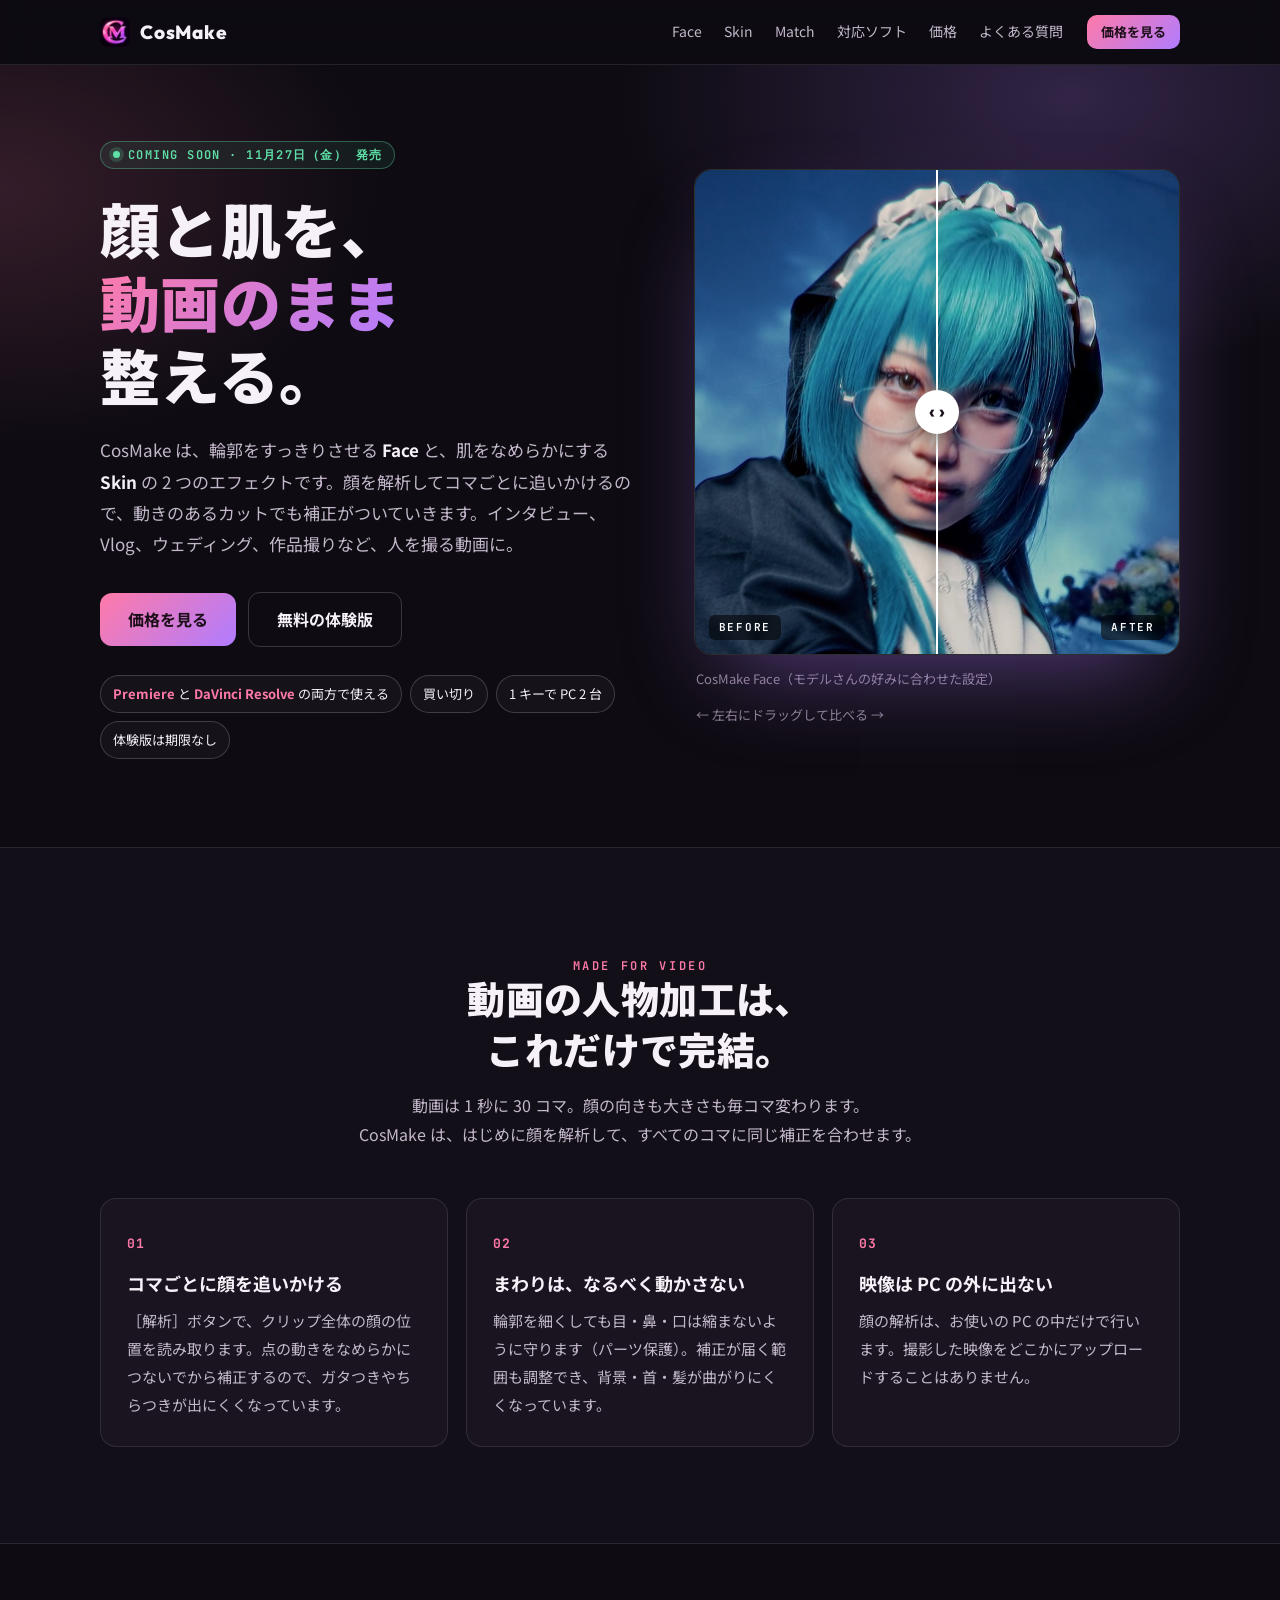
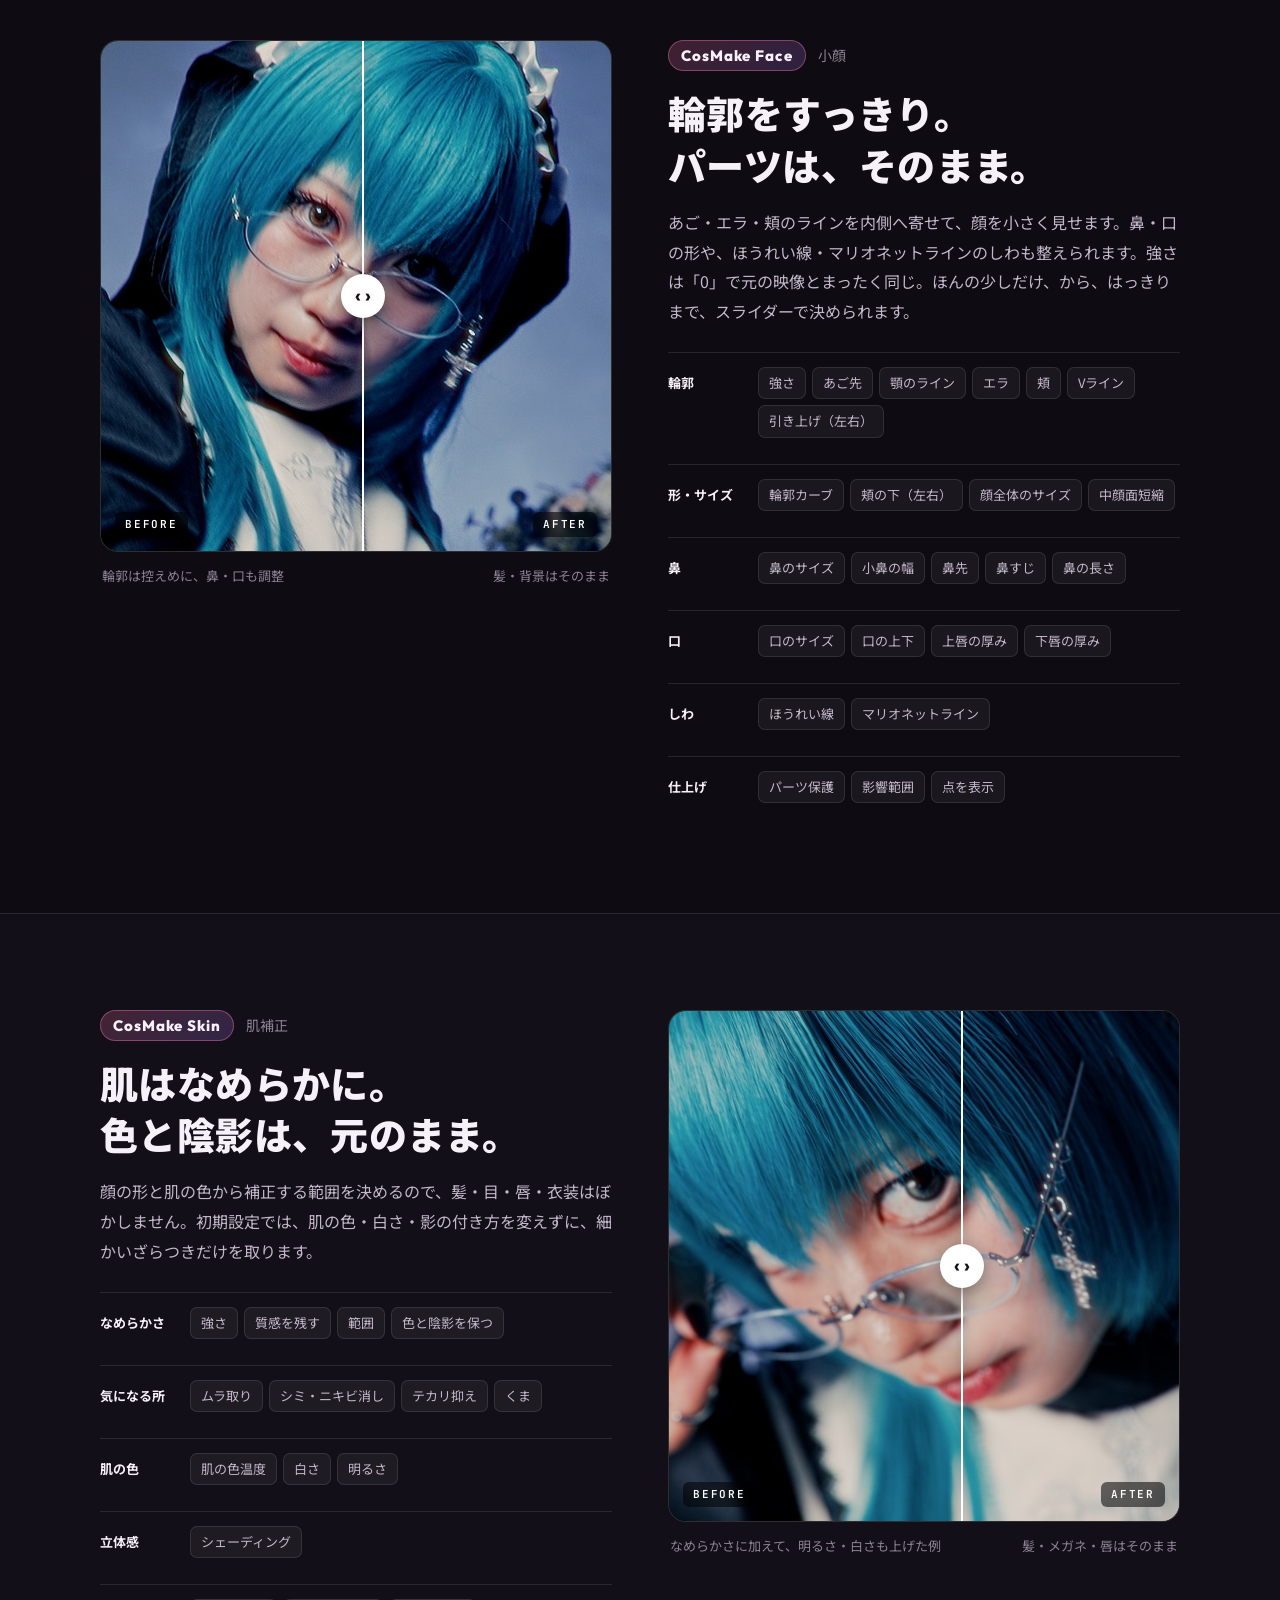
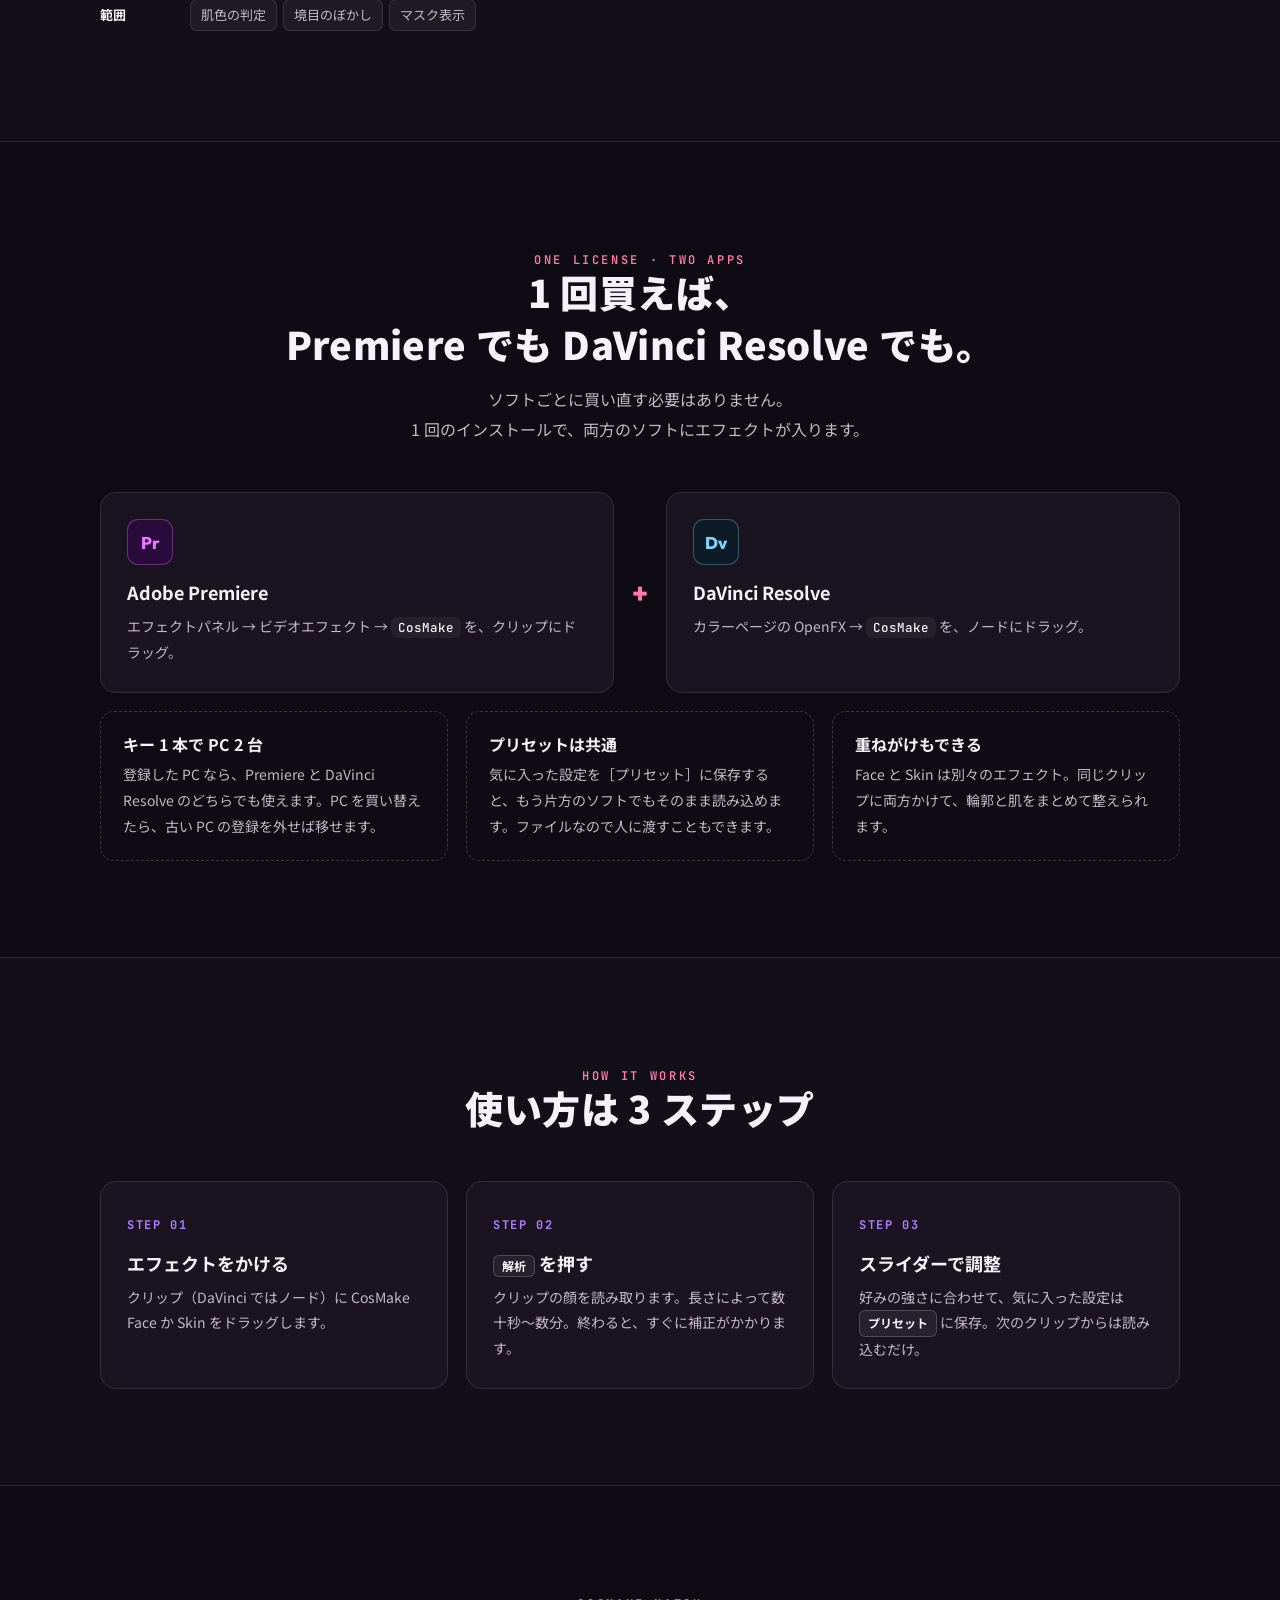
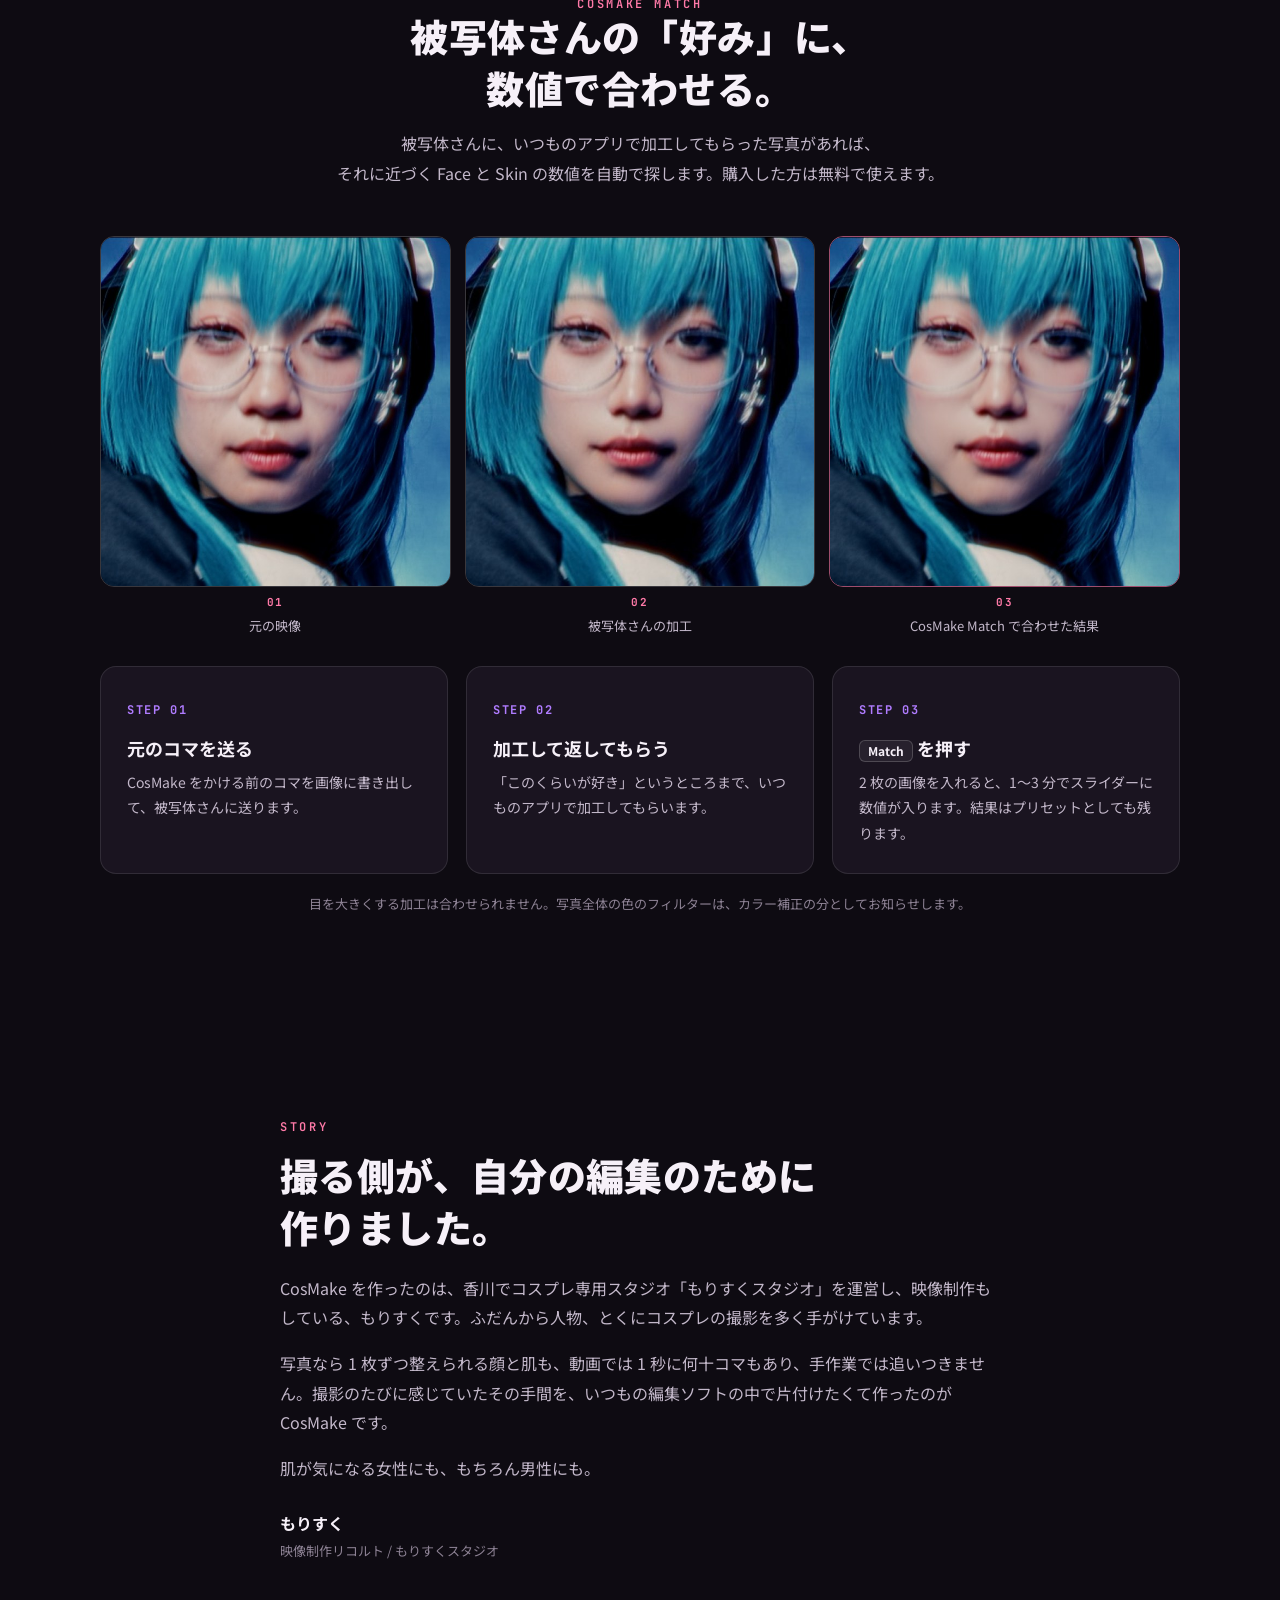
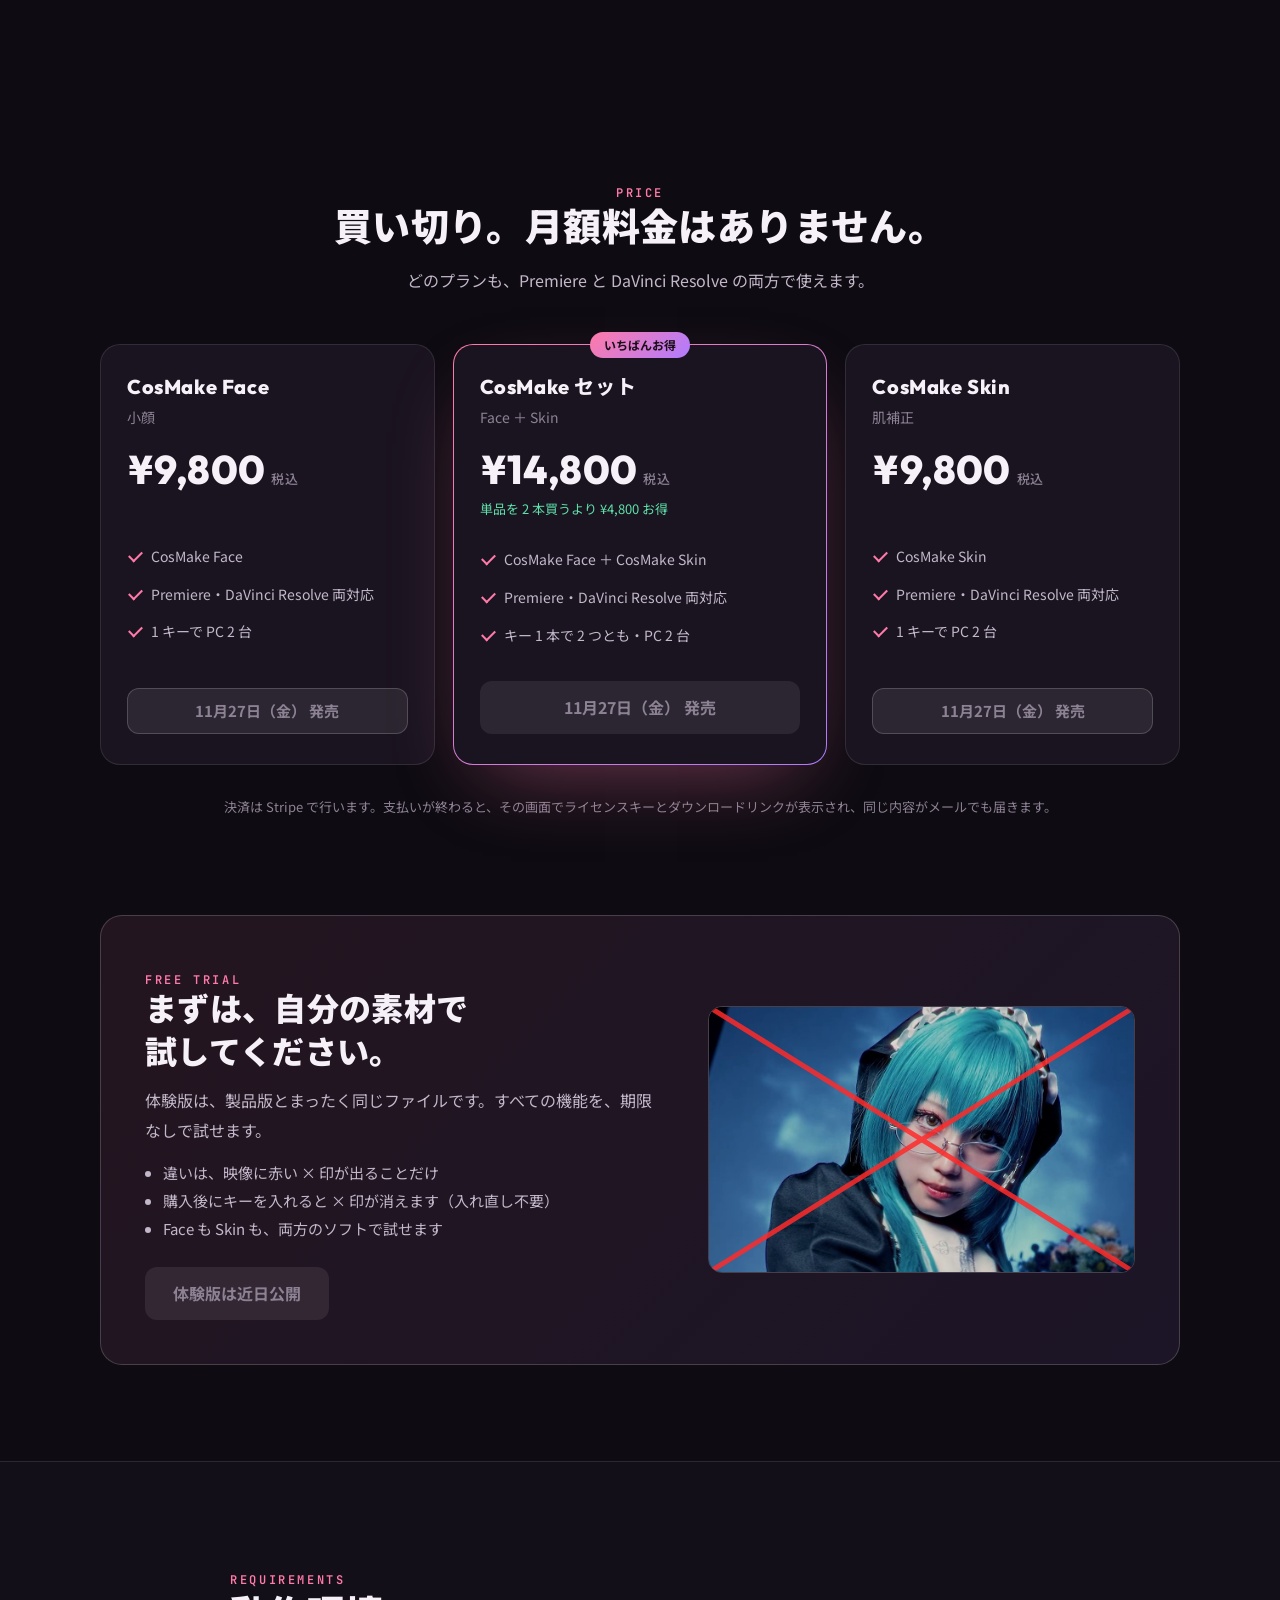
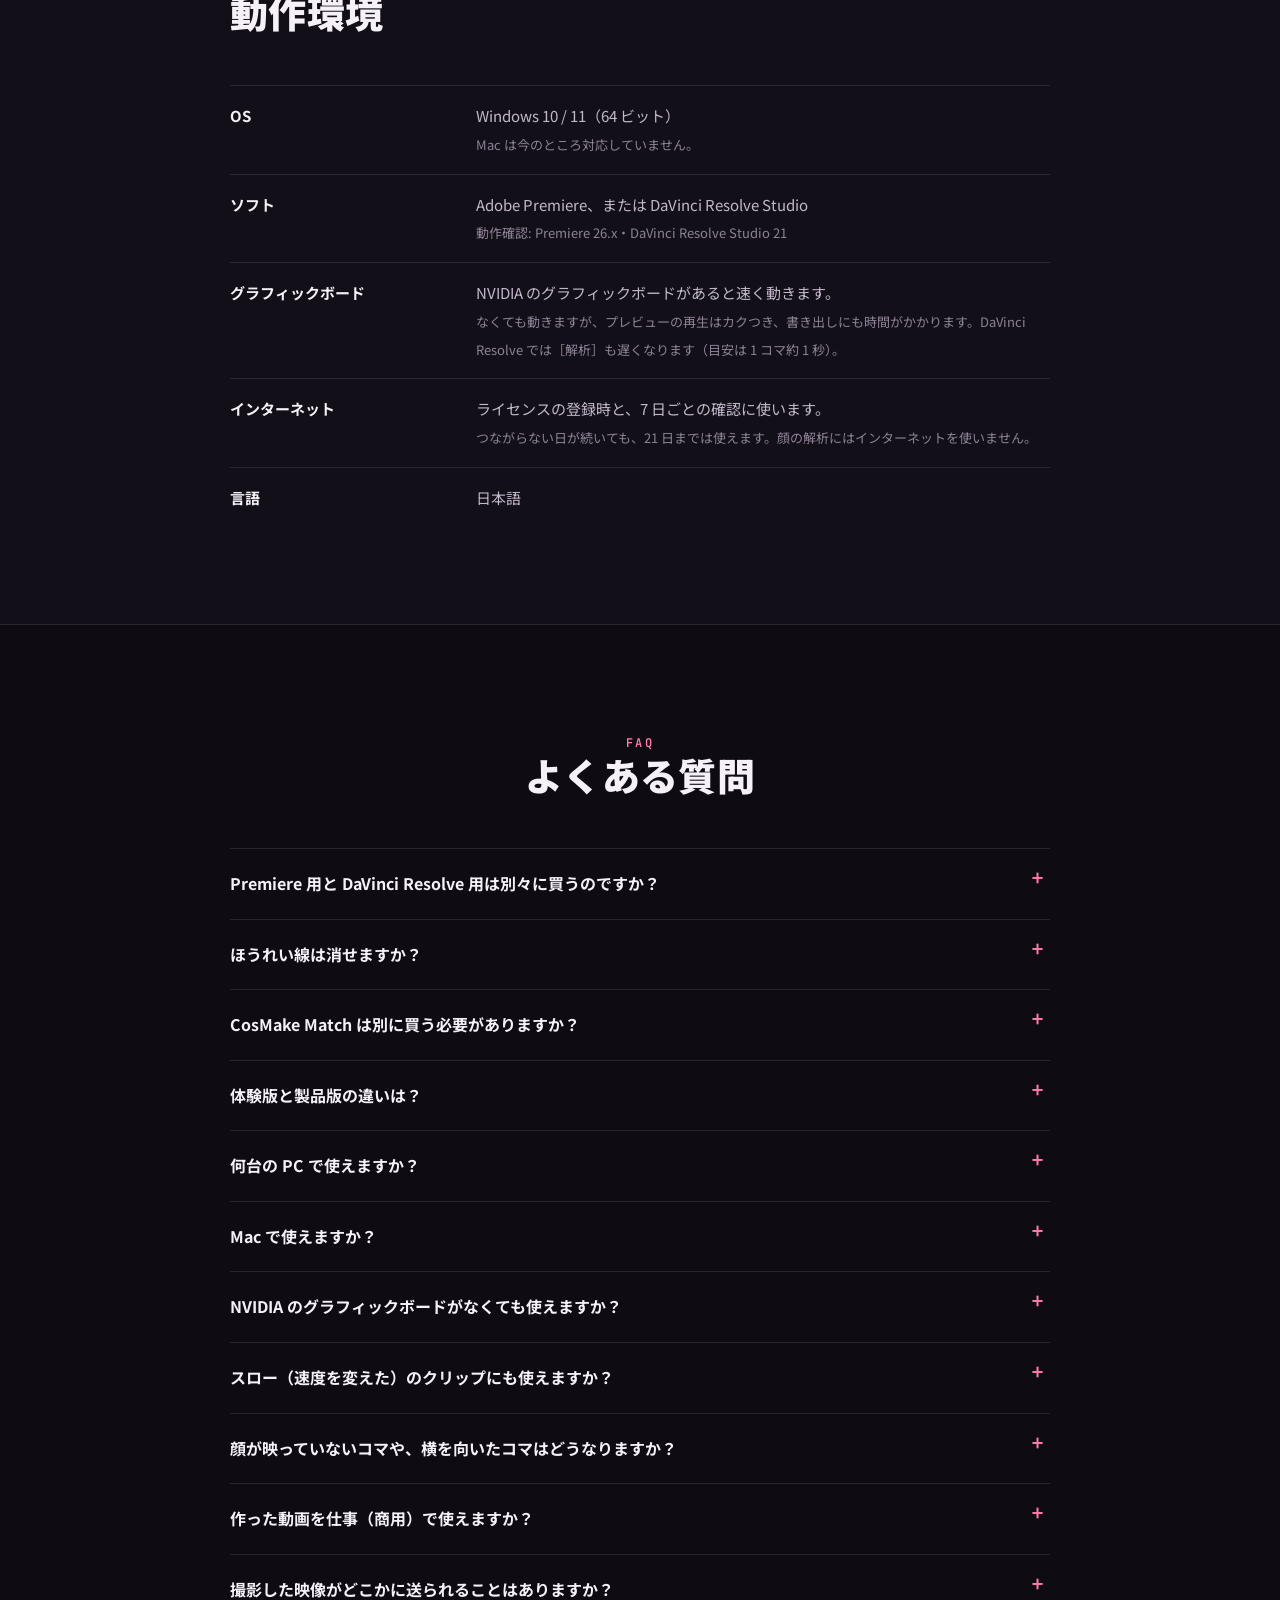
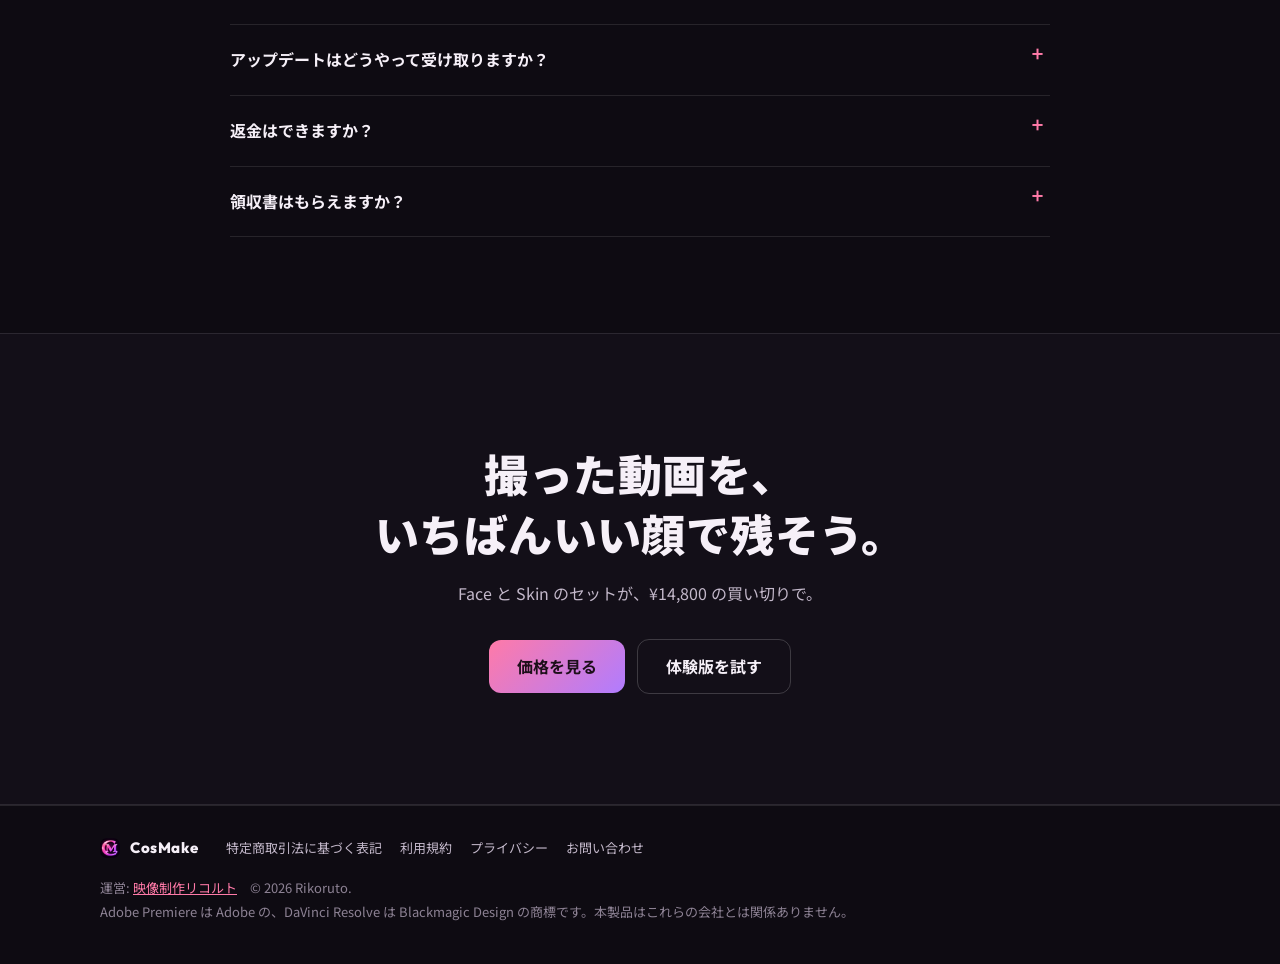
==== cosmake/index.html @ 14309393 "CosMake: LP を公開（発売前の予告表示）と購入後ページの更新 - cosmake/index.html・legal.html と比較の画像・動画を追加（購入ボタンは発売まで「近日発売」、no" ====
<!doctype html>
<html lang="ja">
<head>
<meta charset="utf-8">
<meta name="viewport" content="width=device-width,initial-scale=1">
<!-- 発売するまで検索に出さない。発売時にこの 1 行を消す -->
<meta name="robots" content="noindex,nofollow">
<link rel="icon" href="assets/icon/favicon.ico" sizes="any">
<link rel="icon" type="image/png" href="assets/icon/cosmake-icon-192.png">
<link rel="apple-touch-icon" href="assets/icon/apple-touch-icon.png">
<title>CosMake — 動画の小顔・肌補正エフェクト（Premiere・DaVinci Resolve）</title>
<meta name="description" content="人を撮った動画の顔と肌を、動画のまま整える Premiere・DaVinci Resolve 用エフェクト。輪郭を細くする CosMake Face と、肌をなめらかにする CosMake Skin。1 回の購入で両方のソフトに使えて、買い切り。">
<meta property="og:title" content="CosMake — 動画の小顔・肌補正エフェクト">
<meta property="og:description" content="顔を解析してコマごとに追いかける、Premiere・DaVinci Resolve 用の小顔・肌補正エフェクト。">
<meta property="og:type" content="website">
<meta property="og:url" content="https://rikoruto.jp/cosmake/">
<link rel="canonical" href="https://rikoruto.jp/cosmake/">
<link rel="preconnect" href="https://fonts.googleapis.com">
<link rel="preconnect" href="https://fonts.gstatic.com" crossorigin>
<link rel="stylesheet" href="https://fonts.googleapis.com/css2?family=Noto+Sans+JP:wght@400;500;700;900&family=Outfit:wght@500;700;800&family=JetBrains+Mono:wght@500;600&display=swap">
<script src="assets/config.js"></script>
<style>
:root{
  color-scheme:dark;
  --bg:#0e0b12;--bg2:#130f18;--panel:#1a1420;--line:rgba(255,255,255,.10);--line2:rgba(255,255,255,.18);
  --ink:#f6f0f8;--sub:#c3b8ca;--muted:#8d8294;
  --accent:#ff7aa8;--accent2:#b07cff;--ok:#5fe0a8;
  --grad:linear-gradient(135deg,var(--accent),var(--accent2));
  --mono:"JetBrains Mono",ui-monospace,Consolas,monospace;
  --disp:"Outfit","Noto Sans JP",sans-serif;
}
*{box-sizing:border-box}
html{scroll-behavior:smooth}
html,body{margin:0}
body{background:var(--bg);color:var(--sub);font:16px/1.85 "Noto Sans JP",system-ui,sans-serif;-webkit-font-smoothing:antialiased;overflow-x:hidden}
img{max-width:100%;display:block}
a{color:var(--accent)}
.wrap{max-width:1120px;margin:0 auto;padding:0 20px}
section{padding:96px 0}
section.alt{background:var(--bg2);border-top:1px solid var(--line);border-bottom:1px solid var(--line)}
.eyebrow{font:600 12px/1 var(--mono);letter-spacing:.22em;color:var(--accent);margin:0 0 14px;text-transform:uppercase}
h1,h2,h3{color:var(--ink);margin:0}
h2{font-size:clamp(26px,3.6vw,38px);line-height:1.35;font-weight:900;letter-spacing:.01em}
h3{font-size:18px;line-height:1.5}
.sec-head{max-width:720px;margin:0 0 48px}
.sec-head.center{margin-left:auto;margin-right:auto;text-align:center}
.sec-head p{margin:16px 0 0}
[hidden]{display:none!important}
.nb{display:inline-block}

/* buttons */
.btn{display:inline-flex;align-items:center;justify-content:center;gap:8px;border:0;border-radius:12px;padding:13px 22px;font:700 15px/1.2 "Noto Sans JP",sans-serif;cursor:pointer;text-decoration:none;color:#1d0f1a;background:var(--grad);transition:transform .15s,box-shadow .15s;white-space:nowrap}
.btn:hover{transform:translateY(-1px);box-shadow:0 10px 30px -10px rgba(255,122,168,.6)}
.btn.ghost{background:transparent;color:var(--ink);border:1px solid var(--line2)}
.btn.ghost:hover{box-shadow:none;border-color:rgba(255,255,255,.35)}
.btn.lg{padding:17px 28px;font-size:16px}
.btn.sm{padding:9px 14px;font-size:13px;border-radius:10px}
.btn[aria-disabled="true"]{background:rgba(255,255,255,.08);color:var(--muted);cursor:default;box-shadow:none;transform:none}

/* nav */
.nav{position:sticky;top:0;z-index:20;background:rgba(14,11,18,.78);backdrop-filter:blur(14px);-webkit-backdrop-filter:blur(14px);border-bottom:1px solid var(--line)}
.nav .wrap{display:flex;align-items:center;gap:24px;height:64px}
.brand{display:flex;align-items:center;gap:10px;color:var(--ink);text-decoration:none;font:800 19px/1 var(--disp);letter-spacing:.04em}
.brand i{width:30px;height:30px;border-radius:7px;background:url(assets/icon/cosmake-icon-64.png) center/cover no-repeat;display:inline-block;flex:none}
.nav-links{display:flex;gap:22px;margin-left:auto}
.nav-links a{color:var(--sub);text-decoration:none;font-size:14px}
.nav-links a:hover{color:var(--ink)}
@media (max-width:820px){.nav-links{display:none}.nav .btn{margin-left:auto}}

/* hero */
.hero{padding:72px 0 88px;position:relative;overflow:hidden}
.hero::before{content:"";position:absolute;inset:-20% -10% auto;height:120%;background:radial-gradient(700px 420px at 78% 20%,rgba(176,124,255,.22),transparent 65%),radial-gradient(600px 400px at 8% 30%,rgba(255,122,168,.16),transparent 65%);pointer-events:none}
.hero .wrap{display:grid;grid-template-columns:1.05fr .95fr;gap:56px;align-items:center;position:relative}
@media (max-width:900px){.hero .wrap{grid-template-columns:1fr;gap:40px}}
.hero h1{font-size:clamp(34px,5.4vw,60px);line-height:1.22;font-weight:900;letter-spacing:.005em}
.hero h1 em{font-style:normal;background:var(--grad);-webkit-background-clip:text;background-clip:text;color:transparent}
.lede{font-size:17px;margin:24px 0 32px;max-width:34em}
.hero-cta{display:flex;gap:12px;flex-wrap:wrap;align-items:center}
.chips{display:flex;flex-wrap:wrap;gap:8px;margin-top:28px}
.chips span{font-size:13px;color:var(--ink);padding:6px 12px;border-radius:999px;border:1px solid var(--line2);background:rgba(255,255,255,.03)}
.chips span b{color:var(--accent);font-weight:700}
.soon{display:inline-flex;align-items:center;gap:8px;font:600 12px/1 var(--mono);letter-spacing:.12em;color:var(--ok);border:1px solid rgba(95,224,168,.35);background:rgba(95,224,168,.08);padding:7px 12px;border-radius:999px;margin-bottom:22px}
.soon i{width:7px;height:7px;border-radius:50%;background:var(--ok);box-shadow:0 0 0 4px rgba(95,224,168,.18)}

/* before / after */
.ba{position:relative;overflow:hidden;border-radius:18px;border:1px solid var(--line2);background:#000;user-select:none;-webkit-user-select:none;touch-action:pan-y;cursor:ew-resize;--pos:50%}
.ba img{position:absolute;inset:0;width:100%;height:100%;object-fit:cover;pointer-events:none}
.ba img.after{clip-path:inset(0 0 0 var(--pos))}
.ba .bar{position:absolute;top:0;bottom:0;left:var(--pos);width:2px;margin-left:-1px;background:#fff;box-shadow:0 0 12px rgba(0,0,0,.5);pointer-events:none}
.ba .knob{position:absolute;top:50%;left:var(--pos);width:44px;height:44px;margin:-22px 0 0 -22px;border-radius:50%;background:#fff;box-shadow:0 6px 20px rgba(0,0,0,.45);display:grid;place-items:center;pointer-events:none}
.ba .knob::before{content:"‹ ›";color:#1d0f1a;font:700 20px/1 var(--disp);margin-top:-2px}
.ba .tag{position:absolute;bottom:14px;font:600 11px/1 var(--mono);letter-spacing:.16em;color:#fff;background:rgba(0,0,0,.55);padding:7px 10px;border-radius:6px;pointer-events:none;backdrop-filter:blur(4px)}
.ba .tag.l{left:14px}.ba .tag.r{right:14px}
.ba canvas.vid{position:absolute;inset:0;width:100%;height:100%;opacity:0;transition:opacity .4s;pointer-events:none}
.ba canvas.vid.on{opacity:1}
.ba video.src{position:absolute;left:0;top:0;width:2px;height:2px;opacity:0;pointer-events:none}
.ba input{position:absolute;inset:0;width:100%;height:100%;opacity:0;margin:0;cursor:ew-resize}
.ba:focus-within{outline:2px solid var(--accent);outline-offset:3px}
.cap{font-size:13px;color:var(--muted);margin:12px 2px 0;display:flex;justify-content:space-between;gap:12px;flex-wrap:wrap}
.hero .ba{aspect-ratio:1/1;box-shadow:0 40px 90px -30px rgba(176,124,255,.45)}

/* points */
.points{display:grid;grid-template-columns:repeat(3,1fr);gap:18px}
@media (max-width:860px){.points{grid-template-columns:1fr}}
.point{background:var(--panel);border:1px solid var(--line);border-radius:16px;padding:28px 26px}
.point .n{font:700 13px/1 var(--mono);color:var(--accent);letter-spacing:.1em}
.point h3{margin:14px 0 10px}
.point p{margin:0;font-size:15px}

/* product */
.product{display:grid;grid-template-columns:1fr 1fr;gap:56px;align-items:start}
.product.rev .media{order:2}
@media (max-width:900px){.product{grid-template-columns:1fr;gap:36px}.product.rev .media{order:0}}
.pname{display:flex;align-items:baseline;gap:12px;flex-wrap:wrap;margin-bottom:6px}
.pname b{font:800 15px/1 var(--disp);letter-spacing:.06em;padding:7px 12px;border-radius:999px;background:linear-gradient(135deg,rgba(255,122,168,.2),rgba(176,124,255,.2));border:1px solid rgba(255,122,168,.4);color:var(--ink)}
.pname span{font-size:14px;color:var(--muted)}
.product h2{margin:16px 0 18px}
.groups{display:grid;gap:12px;margin:26px 0 0}
.group{display:grid;grid-template-columns:76px 1fr;gap:14px;align-items:baseline;padding:14px 0;border-top:1px solid var(--line)}
.group dt{font-size:13px;font-weight:700;color:var(--ink)}
.group dd{margin:0;display:flex;flex-wrap:wrap;gap:6px}
.group dd span{font-size:13px;padding:3px 10px;border-radius:7px;background:rgba(255,255,255,.05);border:1px solid var(--line);color:var(--sub)}
.media .two{display:grid;grid-template-columns:1fr 1fr;gap:12px;margin-top:12px}
.media .ba.face{aspect-ratio:1/1}
.media .ba.skin{aspect-ratio:1/1}
.media .ba.zoom{aspect-ratio:600/550}
.note{font-size:13px;color:var(--muted)}

/* both apps */
.apps{display:grid;grid-template-columns:1fr auto 1fr;gap:18px;align-items:stretch}
@media (max-width:820px){.apps{grid-template-columns:1fr}.apps .plus{justify-self:center}}
.app{background:var(--panel);border:1px solid var(--line);border-radius:16px;padding:26px}
.app .logo{display:inline-grid;place-items:center;width:46px;height:46px;border-radius:11px;font:800 17px/1 var(--disp);margin-bottom:14px}
.app.pr .logo{background:#2a0a3a;color:#ea77ff;border:1px solid #ea77ff55}
.app.dv .logo{background:#0d1b26;color:#7fd3ff;border:1px solid #7fd3ff55}
.app p{margin:8px 0 0;font-size:14px}
.app code{font:500 12.5px/1.7 var(--mono);color:var(--ink);background:rgba(255,255,255,.05);padding:2px 7px;border-radius:6px}
.plus{display:grid;place-items:center;font:800 28px/1 var(--disp);color:var(--accent)}
.shared{display:grid;grid-template-columns:repeat(3,1fr);gap:18px;margin-top:18px}
@media (max-width:820px){.shared{grid-template-columns:1fr}}
.shared div{border:1px dashed var(--line2);border-radius:14px;padding:20px 22px}
.shared h3{font-size:16px}
.shared p{margin:6px 0 0;font-size:14px}

/* steps */
.steps{display:grid;grid-template-columns:repeat(3,1fr);gap:18px;counter-reset:s}
@media (max-width:820px){.steps{grid-template-columns:1fr}}
.step{position:relative;padding:26px;border-radius:16px;background:var(--panel);border:1px solid var(--line)}
.step .n{font:700 12px/1 var(--mono);letter-spacing:.14em;color:var(--accent2)}
.step h3{margin:12px 0 8px}
.step p{margin:0;font-size:14px}
.trio{display:grid;grid-template-columns:repeat(3,1fr);gap:14px;margin:0 0 28px}
.trio figure{margin:0}
.trio img{display:block;width:100%;aspect-ratio:1;object-fit:cover;border-radius:14px;border:1px solid var(--line2)}
.trio figcaption{margin-top:10px;font-size:13px;color:var(--sub);text-align:center}
.trio figcaption b{display:block;font:700 11px/1 var(--mono);letter-spacing:.14em;color:var(--accent);margin-bottom:6px}
.trio .res img{border-color:rgba(255,122,168,.6)}
@media (max-width:640px){.trio{gap:8px}.trio figcaption{font-size:11px}}
.btnmock{display:inline-block;font-size:12px;font-weight:700;color:var(--ink);border:1px solid var(--line2);border-radius:6px;padding:1px 8px;background:rgba(255,255,255,.06)}

/* price */
.prices{display:grid;grid-template-columns:1fr 1.12fr 1fr;gap:18px;align-items:stretch}
@media (max-width:900px){.prices{grid-template-columns:1fr;max-width:460px;margin:0 auto}.pcard.best{order:-1;margin-bottom:8px}}
.pcard{display:flex;flex-direction:column;background:var(--panel);border:1px solid var(--line);border-radius:20px;padding:30px 26px;position:relative}
.pcard.best{border:1px solid transparent;background:linear-gradient(var(--panel),var(--panel)) padding-box,var(--grad) border-box;box-shadow:0 30px 80px -30px rgba(255,122,168,.45)}
@media (min-width:901px){.pcard.best{transform:translateY(-12px)}}
.pcard .rib{position:absolute;top:-13px;left:50%;transform:translateX(-50%);font:700 12px/1 "Noto Sans JP";color:#1d0f1a;background:var(--grad);padding:7px 14px;border-radius:999px;white-space:nowrap}
.pcard h3{font:800 20px/1.2 var(--disp);letter-spacing:.03em}
.pcard .what{font-size:14px;margin:6px 0 18px;color:var(--muted)}
.yen{font:800 40px/1 var(--disp);color:var(--ink);letter-spacing:.01em}
.yen small{font:500 13px "Noto Sans JP";color:var(--muted);margin-left:6px}
.save{font-size:13px;color:var(--ok);margin:8px 0 0;min-height:1.6em}
.was{font:600 18px/1 var(--disp);color:var(--muted);text-decoration:line-through;text-decoration-thickness:2px;margin-right:10px;vertical-align:4px}
.salenote{font-size:12.5px;line-height:1.6;color:var(--accent);margin:10px 0 0}
.salebar{display:table;margin:0 auto 34px;font-size:14px;color:var(--ink);background:linear-gradient(135deg,rgba(255,122,168,.16),rgba(176,124,255,.16));border:1px solid var(--line2);border-radius:999px;padding:9px 20px;text-align:center}
.salebar b{background:var(--grad);-webkit-background-clip:text;background-clip:text;color:transparent;margin-right:8px}
.pcard ul{list-style:none;padding:0;margin:20px 0 26px;font-size:14px;flex:1}
.pcard li{padding:6px 0 6px 24px;position:relative}
.pcard li::before{content:"";position:absolute;left:2px;top:13px;width:11px;height:6px;border-left:2px solid var(--accent);border-bottom:2px solid var(--accent);transform:rotate(-45deg)}
.pcard .btn{width:100%}
.fine{text-align:center;font-size:13px;color:var(--muted);margin:30px 0 0}

/* trial */
.trial{display:grid;grid-template-columns:1.1fr .9fr;gap:40px;align-items:center;background:linear-gradient(135deg,rgba(255,122,168,.09),rgba(176,124,255,.09));border:1px solid var(--line2);border-radius:22px;padding:44px}
@media (max-width:860px){.trial{grid-template-columns:1fr;padding:30px 24px}}
.trial h2{font-size:clamp(24px,3vw,32px)}
.trial p{margin:14px 0 0}
.trial ul{margin:14px 0 24px;padding-left:1.2em;font-size:15px}
.xmark{aspect-ratio:16/10;border-radius:14px;position:relative;overflow:hidden;border:1px solid var(--line2)}
.xmark img{width:100%;height:100%;object-fit:cover}
.xmark svg{position:absolute;inset:0;width:100%;height:100%}

/* specs / faq */
.specs{width:100%;border-collapse:collapse;font-size:15px}
.specs th,.specs td{text-align:left;vertical-align:top;padding:16px 0;border-top:1px solid var(--line)}
.specs th{width:30%;color:var(--ink);font-weight:700;padding-right:20px}
@media (max-width:600px){.specs th,.specs td{display:block;width:auto;padding:12px 0 0}.specs td{border-top:0;padding:4px 0 12px}}
.faq{max-width:820px;margin:0 auto}
.faq details{border-top:1px solid var(--line);padding:4px 0}
.faq details:last-child{border-bottom:1px solid var(--line)}
.faq summary{cursor:pointer;list-style:none;color:var(--ink);font-weight:700;padding:16px 36px 16px 0;position:relative}
.faq summary::-webkit-details-marker{display:none}
.faq summary::after{content:"+";position:absolute;right:6px;top:12px;font:400 24px/1 var(--disp);color:var(--accent)}
.faq details[open] summary::after{content:"−"}
.faq details p{margin:0 0 18px;font-size:15px}

.story{max-width:760px}
.story h2{margin-bottom:22px}
.story p{margin:0 0 16px}
.story .sign{margin-top:26px;color:var(--ink);font-weight:700}
.story .sign span{display:block;font-weight:400;font-size:13px;color:var(--muted)}
.final{text-align:center;padding:110px 0}
.final h2{font-size:clamp(28px,4vw,44px)}
.final p{margin:16px 0 30px}
footer{border-top:1px solid var(--line);padding:30px 0 40px;font-size:13px;color:var(--muted)}
footer .wrap{display:flex;flex-wrap:wrap;gap:16px 28px;align-items:center}
footer nav{display:flex;flex-wrap:wrap;gap:18px}
footer nav a{color:var(--sub);text-decoration:none}
footer nav a:hover{color:var(--ink)}

.reveal{opacity:0;transform:translateY(18px);transition:opacity .7s ease,transform .7s ease}
.reveal.in{opacity:1;transform:none}
@media (prefers-reduced-motion:reduce){.reveal{opacity:1;transform:none;transition:none}html{scroll-behavior:auto}}
</style>
</head>
<body>

<header class="nav">
  <div class="wrap">
    <a class="brand" href="#top"><i></i>CosMake</a>
    <nav class="nav-links">
      <a href="#face">Face</a>
      <a href="#skin">Skin</a>
      <a href="#match">Match</a>
      <a href="#apps">対応ソフト</a>
      <a href="#price">価格</a>
      <a href="#faq">よくある質問</a>
    </nav>
    <a class="btn sm js-nav-buy" href="#price">価格を見る</a>
  </div>
</header>

<main id="top">

<!-- ================= HERO ================= -->
<section class="hero">
  <div class="wrap">
    <div>
      <span class="soon js-soon" hidden><i></i><span class="js-soon-text">COMING SOON</span></span>
      <h1><span class="nb">顔と肌を、</span><br><span class="nb"><em>動画のまま</em></span><span class="nb">整える。</span></h1>
      <p class="lede">CosMake は、輪郭をすっきりさせる <b style="color:var(--ink)">Face</b> と、肌をなめらかにする <b style="color:var(--ink)">Skin</b> の 2 つのエフェクトです。顔を解析してコマごとに追いかけるので、動きのあるカットでも補正がついていきます。インタビュー、Vlog、ウェディング、作品撮りなど、人を撮る動画に。</p>
      <div class="hero-cta">
        <a class="btn lg" href="#price">価格を見る</a>
        <a class="btn lg ghost" href="#trial">無料の体験版</a>
      </div>
      <div class="chips">
        <span><b>Premiere</b> と <b>DaVinci Resolve</b> の両方で使える</span>
        <span>買い切り</span>
        <span>1 キーで PC 2 台</span>
        <span>体験版は期限なし</span>
      </div>
    </div>
    <div>
      <div class="ba js-ba" data-intro>
        <img class="before" src="assets/ba/face-hero-before.jpg" alt="CosMake Face をかける前">
        <img class="after" src="assets/ba/face-hero-after.jpg" alt="CosMake Face をかけた後（輪郭が少しすっきりしている）">
        <!-- 動画: 1 本の動画（左=元・右=補正後）から canvas に描き分ける。再生できないときは上の 2 枚の写真のまま -->
        <canvas class="vid" width="720" height="720" aria-hidden="true"></canvas>
        <video class="src" src="assets/ba/face.mp4" muted loop playsinline preload="auto" aria-hidden="true" tabindex="-1"></video>
        <span class="bar"></span><span class="knob"></span>
        <span class="tag l">BEFORE</span><span class="tag r">AFTER</span>
        <input type="range" min="0" max="100" value="50" aria-label="補正前と補正後の境目">
      </div>
      <p class="cap"><span>CosMake Face（モデルさんの好みに合わせた設定）</span><span>← 左右にドラッグして比べる →</span></p>
    </div>
  </div>
</section>

<!-- ================= WHY ================= -->
<section class="alt">
  <div class="wrap">
    <div class="sec-head center">
      <p class="eyebrow">Made for video</p>
      <h2><span class="nb">動画の人物加工は、</span><br><span class="nb">これだけで完結。</span></h2>
      <p>動画は 1 秒に 30 コマ。顔の向きも大きさも毎コマ変わります。<br>CosMake は、はじめに顔を解析して、すべてのコマに同じ補正を合わせます。</p>
    </div>
    <div class="points">
      <div class="point reveal"><span class="n">01</span><h3>コマごとに顔を追いかける</h3><p>［解析］ボタンで、クリップ全体の顔の位置を読み取ります。点の動きをなめらかにつないでから補正するので、ガタつきやちらつきが出にくくなっています。</p></div>
      <div class="point reveal"><span class="n">02</span><h3>まわりは、なるべく動かさない</h3><p>輪郭を細くしても目・鼻・口は縮まないように守ります（パーツ保護）。補正が届く範囲も調整でき、背景・首・髪が曲がりにくくなっています。</p></div>
      <div class="point reveal"><span class="n">03</span><h3>映像は PC の外に出ない</h3><p>顔の解析は、お使いの PC の中だけで行います。撮影した映像をどこかにアップロードすることはありません。</p></div>
    </div>
  </div>
</section>

<!-- ================= FACE ================= -->
<section id="face">
  <div class="wrap product">
    <div class="media reveal">
      <div class="ba face js-ba">
        <img class="before" src="assets/ba/face-tight-before.jpg" alt="CosMake Face をかける前" loading="lazy">
        <img class="after" src="assets/ba/face-tight-after.jpg" alt="CosMake Face をかけた後（輪郭・鼻・口が小さくなっている）" loading="lazy">
        <span class="bar"></span><span class="knob"></span>
        <span class="tag l">BEFORE</span><span class="tag r">AFTER</span>
        <input type="range" min="0" max="100" value="50" aria-label="補正前と補正後の境目">
      </div>
      <p class="cap"><span>輪郭は控えめに、鼻・口も調整</span><span>髪・背景はそのまま</span></p>
    </div>
    <div>
      <div class="pname"><b>CosMake Face</b><span>小顔</span></div>
      <h2>輪郭をすっきり。<br>パーツは、そのまま。</h2>
      <p>あご・エラ・頬のラインを内側へ寄せて、顔を小さく見せます。鼻・口の形や、ほうれい線・マリオネットラインのしわも整えられます。強さは「0」で元の映像とまったく同じ。ほんの少しだけ、から、はっきりまで、スライダーで決められます。</p>
      <dl class="groups">
        <div class="group"><dt>輪郭</dt><dd><span>強さ</span><span>あご先</span><span>顎のライン</span><span>エラ</span><span>頬</span><span>Vライン</span><span>引き上げ（左右）</span></dd></div>
        <div class="group"><dt>形・サイズ</dt><dd><span>輪郭カーブ</span><span>頬の下（左右）</span><span>顔全体のサイズ</span><span>中顔面短縮</span></dd></div>
        <div class="group"><dt>鼻</dt><dd><span>鼻のサイズ</span><span>小鼻の幅</span><span>鼻先</span><span>鼻すじ</span><span>鼻の長さ</span></dd></div>
        <div class="group"><dt>口</dt><dd><span>口のサイズ</span><span>口の上下</span><span>上唇の厚み</span><span>下唇の厚み</span></dd></div>
        <div class="group"><dt>しわ</dt><dd><span>ほうれい線</span><span>マリオネットライン</span></dd></div>
        <div class="group"><dt>仕上げ</dt><dd><span>パーツ保護</span><span>影響範囲</span><span>点を表示</span></dd></div>
      </dl>
    </div>
  </div>
</section>

<!-- ================= SKIN ================= -->
<section id="skin" class="alt">
  <div class="wrap product rev">
    <div class="media reveal">
      <div class="ba skin js-ba">
        <img class="before" src="assets/ba/skin-before.jpg" alt="CosMake Skin をかける前" loading="lazy">
        <img class="after" src="assets/ba/skin-after.jpg" alt="CosMake Skin をかけた後（肌がなめらかになっている）" loading="lazy">
        <canvas class="vid" width="720" height="720" aria-hidden="true"></canvas>
        <video class="src" src="assets/ba/skin.mp4" muted loop playsinline preload="metadata" aria-hidden="true" tabindex="-1"></video>
        <span class="bar"></span><span class="knob"></span>
        <span class="tag l">BEFORE</span><span class="tag r">AFTER</span>
        <input type="range" min="0" max="100" value="50" aria-label="補正前と補正後の境目">
      </div>
      <p class="cap"><span>なめらかさに加えて、明るさ・白さも上げた例</span><span>髪・メガネ・唇はそのまま</span></p>
    </div>
    <div>
      <div class="pname"><b>CosMake Skin</b><span>肌補正</span></div>
      <h2>肌はなめらかに。<br>色と陰影は、元のまま。</h2>
      <p>顔の形と肌の色から補正する範囲を決めるので、髪・目・唇・衣装はぼかしません。初期設定では、肌の色・白さ・影の付き方を変えずに、細かいざらつきだけを取ります。</p>
      <dl class="groups">
        <div class="group"><dt>なめらかさ</dt><dd><span>強さ</span><span>質感を残す</span><span>範囲</span><span>色と陰影を保つ</span></dd></div>
        <div class="group"><dt>気になる所</dt><dd><span>ムラ取り</span><span>シミ・ニキビ消し</span><span>テカリ抑え</span><span>くま</span></dd></div>
        <div class="group"><dt>肌の色</dt><dd><span>肌の色温度</span><span>白さ</span><span>明るさ</span></dd></div>
        <div class="group"><dt>立体感</dt><dd><span>シェーディング</span></dd></div>
        <div class="group"><dt>範囲</dt><dd><span>肌色の判定</span><span>境目のぼかし</span><span>マスク表示</span></dd></div>
      </dl>
    </div>
  </div>
</section>

<!-- ================= APPS ================= -->
<section id="apps">
  <div class="wrap">
    <div class="sec-head center">
      <p class="eyebrow">One license · two apps</p>
      <h2>1 回買えば、<br><span class="nb">Premiere でも</span> <span class="nb">DaVinci Resolve でも。</span></h2>
      <p>ソフトごとに買い直す必要はありません。<br>1 回のインストールで、両方のソフトにエフェクトが入ります。</p>
    </div>
    <div class="apps">
      <div class="app pr reveal"><span class="logo">Pr</span><h3>Adobe Premiere</h3>
        <p>エフェクトパネル → ビデオエフェクト → <code>CosMake</code> を、クリップにドラッグ。</p></div>
      <div class="plus" aria-hidden="true">+</div>
      <div class="app dv reveal"><span class="logo">Dv</span><h3>DaVinci Resolve</h3>
        <p>カラーページの OpenFX → <code>CosMake</code> を、ノードにドラッグ。</p></div>
    </div>
    <div class="shared">
      <div class="reveal"><h3>キー 1 本で PC 2 台</h3><p>登録した PC なら、Premiere と DaVinci Resolve のどちらでも使えます。PC を買い替えたら、古い PC の登録を外せば移せます。</p></div>
      <div class="reveal"><h3>プリセットは共通</h3><p>気に入った設定を［プリセット］に保存すると、もう片方のソフトでもそのまま読み込めます。ファイルなので人に渡すこともできます。</p></div>
      <div class="reveal"><h3>重ねがけもできる</h3><p>Face と Skin は別々のエフェクト。同じクリップに両方かけて、輪郭と肌をまとめて整えられます。</p></div>
    </div>
  </div>
</section>

<!-- ================= STEPS ================= -->
<section class="alt">
  <div class="wrap">
    <div class="sec-head center">
      <p class="eyebrow">How it works</p>
      <h2>使い方は 3 ステップ</h2>
    </div>
    <div class="steps">
      <div class="step reveal"><span class="n">STEP 01</span><h3>エフェクトをかける</h3><p>クリップ（DaVinci ではノード）に CosMake Face か Skin をドラッグします。</p></div>
      <div class="step reveal"><span class="n">STEP 02</span><h3><span class="btnmock">解析</span> を押す</h3><p>クリップの顔を読み取ります。長さによって数十秒〜数分。終わると、すぐに補正がかかります。</p></div>
      <div class="step reveal"><span class="n">STEP 03</span><h3>スライダーで調整</h3><p>好みの強さに合わせて、気に入った設定は <span class="btnmock">プリセット</span> に保存。次のクリップからは読み込むだけ。</p></div>
    </div>
  </div>
</section>

<!-- ================= MATCH ================= -->
<section id="match">
  <div class="wrap">
    <div class="sec-head center">
      <p class="eyebrow">CosMake Match</p>
      <h2>被写体さんの「好み」に、<br><span class="nb">数値で合わせる。</span></h2>
      <p>被写体さんに、いつものアプリで加工してもらった写真があれば、<br>それに近づく Face と Skin の数値を自動で探します。購入した方は無料で使えます。</p>
    </div>
    <div class="trio reveal">
      <figure><img src="assets/ba/match-original.jpg" alt="元の映像のコマ" loading="lazy"><figcaption><b>01</b>元の映像</figcaption></figure>
      <figure><img src="assets/ba/match-edit.jpg" alt="被写体さんがアプリで加工した写真" loading="lazy"><figcaption><b>02</b>被写体さんの加工</figcaption></figure>
      <figure class="res"><img src="assets/ba/match-result.jpg" alt="CosMake Match で数値を合わせた結果" loading="lazy"><figcaption><b>03</b>CosMake Match で合わせた結果</figcaption></figure>
    </div>
    <div class="steps">
      <div class="step reveal"><span class="n">STEP 01</span><h3>元のコマを送る</h3><p>CosMake をかける前のコマを画像に書き出して、被写体さんに送ります。</p></div>
      <div class="step reveal"><span class="n">STEP 02</span><h3>加工して返してもらう</h3><p>「このくらいが好き」というところまで、いつものアプリで加工してもらいます。</p></div>
      <div class="step reveal"><span class="n">STEP 03</span><h3><span class="btnmock">Match</span> を押す</h3><p>2 枚の画像を入れると、1〜3 分でスライダーに数値が入ります。結果はプリセットとしても残ります。</p></div>
    </div>
    <p class="note" style="text-align:center;margin-top:18px">目を大きくする加工は合わせられません。写真全体の色のフィルターは、カラー補正の分としてお知らせします。</p>
  </div>
</section>

<!-- ================= STORY ================= -->
<section id="story">
  <div class="wrap story">
    <p class="eyebrow">Story</p>
    <h2><span class="nb">撮る側が、</span><span class="nb">自分の編集のために</span><span class="nb">作りました。</span></h2>
    <p>CosMake を作ったのは、香川でコスプレ専用スタジオ「もりすくスタジオ」を運営し、映像制作もしている、もりすくです。ふだんから人物、とくにコスプレの撮影を多く手がけています。</p>
    <p>写真なら 1 枚ずつ整えられる顔と肌も、動画では 1 秒に何十コマもあり、手作業では追いつきません。撮影のたびに感じていたその手間を、いつもの編集ソフトの中で片付けたくて作ったのが CosMake です。</p>
    <p>肌が気になる女性にも、もちろん男性にも。</p>
    <p class="sign">もりすく <span>映像制作リコルト / もりすくスタジオ</span></p>
  </div>
</section>

<!-- ================= PRICE ================= -->
<section id="price">
  <div class="wrap">
    <div class="sec-head center">
      <p class="eyebrow">Price</p>
      <h2><span class="nb">買い切り。</span><span class="nb">月額料金はありません。</span></h2>
      <p>どのプランも、Premiere と DaVinci Resolve の両方で使えます。</p>
    </div>
    <p class="salebar js-salebar" hidden></p>
    <div class="prices">
      <div class="pcard reveal">
        <h3>CosMake Face</h3>
        <p class="what">小顔</p>
        <div class="yen"><s class="was js-was" data-p="face" hidden></s><span class="js-price" data-p="face">¥9,800</span><small>税込</small></div>
        <p class="salenote js-salenote" hidden></p>
        <p class="save"></p>
        <ul><li>CosMake Face</li><li>Premiere・DaVinci Resolve 両対応</li><li>1 キーで PC 2 台</li></ul>
        <a class="btn ghost js-buy" data-p="face" href="#price">Face を購入</a>
      </div>
      <div class="pcard best reveal">
        <span class="rib">いちばんお得</span>
        <h3>CosMake セット</h3>
        <p class="what">Face ＋ Skin</p>
        <div class="yen"><s class="was js-was" data-p="set" hidden></s><span class="js-price" data-p="set">¥14,800</span><small>税込</small></div>
        <p class="salenote js-salenote" hidden></p>
        <p class="save js-save">単品を 2 本買うより ¥4,800 お得</p>
        <ul><li>CosMake Face ＋ CosMake Skin</li><li>Premiere・DaVinci Resolve 両対応</li><li>キー 1 本で 2 つとも・PC 2 台</li></ul>
        <a class="btn lg js-buy" data-p="set" href="#price">セットを購入</a>
      </div>
      <div class="pcard reveal">
        <h3>CosMake Skin</h3>
        <p class="what">肌補正</p>
        <div class="yen"><s class="was js-was" data-p="skin" hidden></s><span class="js-price" data-p="skin">¥9,800</span><small>税込</small></div>
        <p class="salenote js-salenote" hidden></p>
        <p class="save"></p>
        <ul><li>CosMake Skin</li><li>Premiere・DaVinci Resolve 両対応</li><li>1 キーで PC 2 台</li></ul>
        <a class="btn ghost js-buy" data-p="skin" href="#price">Skin を購入</a>
      </div>
    </div>
    <p class="fine">決済は Stripe で行います。支払いが終わると、その画面でライセンスキーとダウンロードリンクが表示され、同じ内容がメールでも届きます。</p>
  </div>
</section>

<!-- ================= TRIAL ================= -->
<section id="trial" style="padding-top:0">
  <div class="wrap">
    <div class="trial reveal">
      <div>
        <p class="eyebrow">Free trial</p>
        <h2><span class="nb">まずは、</span><span class="nb">自分の素材で</span><span class="nb">試してください。</span></h2>
        <p>体験版は、製品版とまったく同じファイルです。すべての機能を、期限なしで試せます。</p>
        <ul>
          <li>違いは、映像に赤い × 印が出ることだけ</li>
          <li>購入後にキーを入れると × 印が消えます（入れ直し不要）</li>
          <li>Face も Skin も、両方のソフトで試せます</li>
        </ul>
        <a class="btn lg js-trial" href="#" target="_blank" rel="noopener">体験版をダウンロード</a>
      </div>
      <div class="xmark" aria-label="体験版の × 印のイメージ">
        <img src="assets/ba/trial.jpg" alt="" loading="lazy">
        <svg viewBox="0 0 160 100" preserveAspectRatio="none" aria-hidden="true"><path d="M0 0L160 100M160 0L0 100" stroke="#ff2b2b" stroke-width="2.4" opacity=".85" vector-effect="non-scaling-stroke" style="stroke-width:5px"/></svg>
      </div>
    </div>
  </div>
</section>

<!-- ================= SPECS ================= -->
<section class="alt">
  <div class="wrap" style="max-width:860px">
    <div class="sec-head"><p class="eyebrow">Requirements</p><h2>動作環境</h2></div>
    <table class="specs">
      <tr><th>OS</th><td>Windows 10 / 11（64 ビット）<br><span class="note">Mac は今のところ対応していません。</span></td></tr>
      <tr><th>ソフト</th><td>Adobe Premiere、または DaVinci Resolve Studio<br><span class="note">動作確認: Premiere 26.x・DaVinci Resolve Studio 21</span></td></tr>
      <tr><th>グラフィックボード</th><td>NVIDIA のグラフィックボードがあると速く動きます。<br><span class="note">なくても動きますが、プレビューの再生はカクつき、書き出しにも時間がかかります。DaVinci Resolve では［解析］も遅くなります（目安は 1 コマ約 1 秒）。</span></td></tr>
      <tr><th>インターネット</th><td>ライセンスの登録時と、7 日ごとの確認に使います。<br><span class="note">つながらない日が続いても、21 日までは使えます。顔の解析にはインターネットを使いません。</span></td></tr>
      <tr><th>言語</th><td>日本語</td></tr>
    </table>
  </div>
</section>

<!-- ================= FAQ ================= -->
<section id="faq">
  <div class="wrap">
    <div class="sec-head center"><p class="eyebrow">FAQ</p><h2>よくある質問</h2></div>
    <div class="faq">
      <details><summary>Premiere 用と DaVinci Resolve 用は別々に買うのですか？</summary><p>いいえ。どのプランも 1 回の購入で両方のソフトに使えます。インストーラーを 1 回実行すると、両方にエフェクトが入ります。</p></details>
      <details><summary>ほうれい線は消せますか？</summary><p>Face の［ほうれい線］［マリオネットライン］で薄くできます。顔が大きく写っているほど、よく消えます。フル HD の画面で顔の幅が 150 ピクセルより小さいような引きの画では、消えきらずに薄くなる程度です。</p></details>
      <details><summary>CosMake Match は別に買う必要がありますか？</summary><p>いいえ。Face・Skin・セットのどれを買った方も、購入後のダウンロードから無料で使えます。エフェクトの［Match］ボタンから開きます。</p></details>
      <details><summary>体験版と製品版の違いは？</summary><p>映像に赤い × 印が出るかどうかだけです。機能の制限や期限はありません。購入後に［ライセンス］からキーを入れると、その場で × 印が消えます。</p></details>
      <details><summary>何台の PC で使えますか？</summary><p>1 つのキーで 2 台までです。登録した PC では、Premiere と DaVinci Resolve のどちらでも使えます。3 台目に入れるときは、使わなくなった PC で［ライセンス］→「この PC の登録を解除」をしてください。</p></details>
      <details><summary>Mac で使えますか？</summary><p>今のところ Windows だけです。</p></details>
      <details><summary>NVIDIA のグラフィックボードがなくても使えますか？</summary><p>使えます。ただし処理が重くなり、プレビューの再生はカクつき、書き出しにも時間がかかります。DaVinci Resolve では［解析］が 1 コマ約 1 秒かかります（10 秒の動画で 5〜10 分）。購入前に体験版で確かめてください。</p></details>
      <details><summary>スロー（速度を変えた）のクリップにも使えますか？</summary><p>使えます。Premiere では、速度を変えたクリップを［ネスト］して、CosMake はネストしたクリップにかけてください。時間補間がオプティカルフローでも、コマごとにぴったり合った補正になります（このページのトップの動画もこの方法です）。時間補間がフレームサンプリングなら、速度をいったん 100% に戻して［解析］してから速度を戻す方法でも使えます。</p></details>
      <details><summary>顔が映っていないコマや、横を向いたコマはどうなりますか？</summary><p>顔が小さすぎる・横を向きすぎている場面では、顔を読み取れないことがあります。お手持ちの素材でどうなるか、体験版で確かめてからご購入ください。</p></details>
      <details><summary>作った動画を仕事（商用）で使えますか？</summary><p>はい。購入された方ご本人が、仕事・趣味を問わず作品づくりに使えます。ライセンスキーやファイルを人に渡すことはできません。</p></details>
      <details><summary>撮影した映像がどこかに送られることはありますか？</summary><p>ありません。顔の解析はお使いの PC の中だけで行います。インターネットを使うのはライセンスの確認だけで、送るのはキーと PC の識別番号です。</p></details>
      <details><summary>アップデートはどうやって受け取りますか？</summary><p>購入時のメールにあるダウンロードリンクに、新しい版を置きます。ライセンスキーはそのまま使えます。</p></details>
      <details><summary>返金はできますか？</summary><p>デジタル商品のため、購入後の返金は原則お受けしていません。体験版ですべての機能を試せるので、お使いの PC と素材で動くことを確かめてからご購入ください。</p></details>
      <details><summary>領収書はもらえますか？</summary><p>決済後、Stripe から購入時のメールアドレスに領収書が届きます。</p></details>
    </div>
  </div>
</section>

<!-- ================= FINAL ================= -->
<section class="final alt">
  <div class="wrap">
    <h2><span class="nb">撮った動画を、</span><br><span class="nb">いちばんいい顔で</span><span class="nb">残そう。</span></h2>
    <p>Face と Skin のセットが、<span class="js-price" data-p="set">¥14,800</span> の買い切りで。<span class="js-sale-short" hidden></span></p>
    <div class="hero-cta" style="justify-content:center">
      <a class="btn lg js-buy" data-p="set" href="#price">セットを購入</a>
      <a class="btn lg ghost" href="#trial">体験版を試す</a>
    </div>
  </div>
</section>

</main>

<footer>
  <div class="wrap">
    <a class="brand" href="#top" style="font-size:15px"><i style="width:20px;height:20px"></i>CosMake</a>
    <nav>
      <a href="legal.html#tokusho">特定商取引法に基づく表記</a>
      <a href="legal.html#terms">利用規約</a>
      <a href="legal.html#privacy">プライバシー</a>
      <a class="js-contact" href="#">お問い合わせ</a>
      <a class="js-x" href="#">X</a>
      <a class="js-yt" href="#">YouTube</a>
      <a class="js-dc" href="#">Discord</a>
    </nav>
    <p style="width:100%;margin:0">運営: <a href="https://rikoruto.jp/">映像制作リコルト</a>　© 2026 Rikoruto.<br>Adobe Premiere は Adobe の、DaVinci Resolve は Blackmagic Design の商標です。本製品はこれらの会社とは関係ありません。</p>
  </div>
</footer>

<script>
(function () {
  const C = window.LP_CONFIG || {};
  const P = C.price || { face: 9800, skin: 9800, set: 14800 };
  const S = C.stripe || {};
  const yen = (n) => "¥" + Number(n).toLocaleString("ja-JP");
  const q = new URLSearchParams(location.search);
  const local = /^(localhost|127\.0\.0\.1)$/.test(location.hostname);
  // 発売前は false。localhost では ?open=1 で発売後の見た目を確かめられる
  const open = !!C.open || (local && q.get("open") === "1");

  // ----- 発売記念価格 -----
  // "before" = 発売前・セール前（予告として出す） / "on" = セール中 / "" = なし・終わった
  const SA = C.sale && C.sale.price ? C.sale : null;
  const nowQ = local && q.get("now");
  const now = nowQ ? new Date(/T/.test(nowQ) ? nowQ : nowQ + "T12:00:00+09:00") : new Date();
  let sale = "";
  if (SA && SA.end && now <= new Date(SA.end)) {
    sale = open && !(SA.start && now < new Date(SA.start)) ? "on" : "before";
  }
  const cur = sale ? Object.assign({}, P, SA.price) : P;

  // ----- 値段 -----
  document.querySelectorAll(".js-price").forEach((el) => { if (cur[el.dataset.p] != null) el.textContent = yen(cur[el.dataset.p]); });
  if (sale) {
    document.querySelectorAll(".js-was").forEach((el) => {
      const p = el.dataset.p;
      if (SA.price[p] == null || SA.price[p] >= P[p]) return;
      el.textContent = yen(P[p]); el.hidden = false;
    });
    document.querySelectorAll(".js-salenote").forEach((el) => {
      const p = el.parentElement.querySelector(".js-price").dataset.p;
      if (SA.price[p] == null) return;
      el.textContent = sale === "on"
        ? "発売記念価格・" + SA.endText + " まで。" + SA.afterText + "から " + yen(P[p])
        : "発売記念価格。" + SA.afterText + "から " + yen(P[p]);
      el.hidden = false;
    });
    document.querySelectorAll(".js-salebar").forEach((el) => {
      el.innerHTML = "<b>" + (sale === "on" ? "発売記念セール中" : "発売記念セール") + "</b>" + (sale === "on" ? SA.endText + " まで" : SA.periodText);
      el.hidden = false;
    });
    document.querySelectorAll(".js-sale-short").forEach((el) => {
      el.textContent = sale === "on" ? "（発売記念価格・" + SA.endText + " まで）" : "（発売記念価格・" + SA.periodText + "）";
      el.hidden = false;
    });
  }
  const save = cur.face + cur.skin - cur.set;
  document.querySelectorAll(".js-save").forEach((el) => { el.textContent = save > 0 ? "単品を 2 本買うより " + yen(save) + " お得" : ""; });

  // ----- 購入ボタン -----
  const soonText = C.launchText ? C.launchText + " 発売" : "近日発売";
  document.querySelectorAll(".js-buy").forEach((el) => {
    let link = S[el.dataset.p];
    const code = sale === "on" && SA.promo && SA.promo[el.dataset.p];
    if (link && code) link += (link.includes("?") ? "&" : "?") + "prefilled_promo_code=" + encodeURIComponent(code);
    const inPrice = !!el.closest("#price");
    if (open && link) { el.href = link; el.removeAttribute("aria-disabled"); return; }
    if (inPrice) { el.removeAttribute("href"); el.setAttribute("aria-disabled", "true"); el.textContent = soonText; }
    else { el.href = "#price"; el.textContent = "価格を見る"; }
  });
  if (!open) {
    document.querySelectorAll(".js-soon").forEach((el) => { el.hidden = false; });
    document.querySelectorAll(".js-soon-text").forEach((el) => { el.textContent = C.launchText ? "COMING SOON · " + C.launchText + " 発売" : "COMING SOON"; });
  } else if (sale === "on") {
    document.querySelectorAll(".js-soon").forEach((el) => { el.hidden = false; });
    document.querySelectorAll(".js-soon-text").forEach((el) => { el.textContent = "SALE · " + SA.endText.replace(/（.）/, " ") + " まで"; });
  }

  // ----- 体験版 -----
  document.querySelectorAll(".js-trial").forEach((a) => {
    if (C.trialUrl) { a.href = C.trialUrl; return; }
    a.removeAttribute("href"); a.removeAttribute("target"); a.setAttribute("aria-disabled", "true"); a.textContent = "体験版は近日公開";
  });

  // ----- 問い合わせ・SNS -----
  document.querySelectorAll(".js-contact").forEach((a) => { if (C.contactEmail) a.href = "mailto:" + C.contactEmail; else a.hidden = true; });
  [["js-x", C.xUrl], ["js-yt", C.youtubeUrl], ["js-dc", C.discordUrl]].forEach(([c, u]) => {
    document.querySelectorAll("." + c).forEach((a) => { if (u) { a.href = u; a.target = "_blank"; a.rel = "noopener"; } else a.hidden = true; });
  });

  // ----- ビフォーアフター -----
  const reduce = matchMedia("(prefers-reduced-motion: reduce)").matches;
  document.querySelectorAll(".js-ba").forEach((ba) => {
    const input = ba.querySelector("input");
    const set = (v) => { v = Math.max(0, Math.min(100, v)); ba.style.setProperty("--pos", v + "%"); input.value = v; ba._pos = v; if (ba._draw) ba._draw(); };
    let touched = false;
    input.addEventListener("input", () => { touched = true; set(+input.value); });
    // ドラッグ（つまみ以外の所を押しても、そこへ動く）
    let drag = false;
    const at = (e) => { const r = ba.getBoundingClientRect(); return ((e.clientX - r.left) / r.width) * 100; };
    ba.addEventListener("pointerdown", (e) => { drag = true; touched = true; set(at(e)); ba.setPointerCapture && ba.setPointerCapture(e.pointerId); });
    ba.addEventListener("pointermove", (e) => { if (drag) set(at(e)); });
    ["pointerup", "pointercancel"].forEach((t) => ba.addEventListener(t, () => { drag = false; }));
    // 初めて見えたとき、一度だけ左右に動かして「動かせる」ことを見せる
    if (!reduce) {
      const io = new IntersectionObserver((es) => {
        if (!es[0].isIntersecting) return;
        io.disconnect();
        const keys = [[0, 50], [700, 22], [1500, 78], [2200, 50]];
        const t0 = performance.now();
        const step = (now) => {
          if (touched) return;
          const t = now - t0;
          let i = 0; while (i < keys.length - 1 && t > keys[i + 1][0]) i++;
          if (i >= keys.length - 1) return set(50);
          const [ta, va] = keys[i], [tb, vb] = keys[i + 1];
          const k = (t - ta) / (tb - ta), e = k < .5 ? 2 * k * k : 1 - Math.pow(-2 * k + 2, 2) / 2;
          set(va + (vb - va) * e);
          requestAnimationFrame(step);
        };
        setTimeout(() => requestAnimationFrame(step), 400);
      }, { threshold: .5 });
      io.observe(ba);
    }
  });

  // ----- トップの動画（左半分=元、右半分=補正後を、境目の位置で描き分ける）-----
  document.querySelectorAll(".js-ba video.src").forEach((v) => {
    const ba = v.closest(".js-ba"), cv = ba.querySelector("canvas.vid"), ctx = cv.getContext("2d");
    const draw = () => {
      if (v.readyState < 2 || !v.videoWidth) return;
      const W = v.videoWidth / 2, H = v.videoHeight;
      if (cv.width !== W || cv.height !== H) { cv.width = W; cv.height = H; }
      const x = Math.round(W * (ba._pos == null ? 50 : ba._pos) / 100);
      ctx.drawImage(v, 0, 0, W, H, 0, 0, W, H);
      if (x < W) ctx.drawImage(v, W + x, 0, W - x, H, x, 0, W - x, H);
      cv.classList.add("on");
    };
    ba._draw = draw;
    const tick = () => { draw(); if (v.requestVideoFrameCallback) v.requestVideoFrameCallback(tick); else if (!v.paused) requestAnimationFrame(tick); };
    v.addEventListener("loadeddata", draw);
    v.addEventListener("play", () => { if (!v.requestVideoFrameCallback) requestAnimationFrame(tick); });
    if (v.requestVideoFrameCallback) v.requestVideoFrameCallback(tick);
    // 見えている間だけ再生（動きを減らす設定の人には再生しない＝最初のコマのまま）
    if (!reduce && "IntersectionObserver" in window) {
      new IntersectionObserver((es) => { if (es[0].isIntersecting) v.play().catch(() => {}); else v.pause(); }, { threshold: .2 }).observe(ba);
    }
  });

  // ----- スクロールで表示 -----
  if ("IntersectionObserver" in window) {
    const io = new IntersectionObserver((es) => es.forEach((e) => { if (e.isIntersecting) { e.target.classList.add("in"); io.unobserve(e.target); } }), { threshold: .12 });
    document.querySelectorAll(".reveal").forEach((el) => io.observe(el));
  } else document.querySelectorAll(".reveal").forEach((el) => el.classList.add("in"));
})();
</script>
</body>
</html>
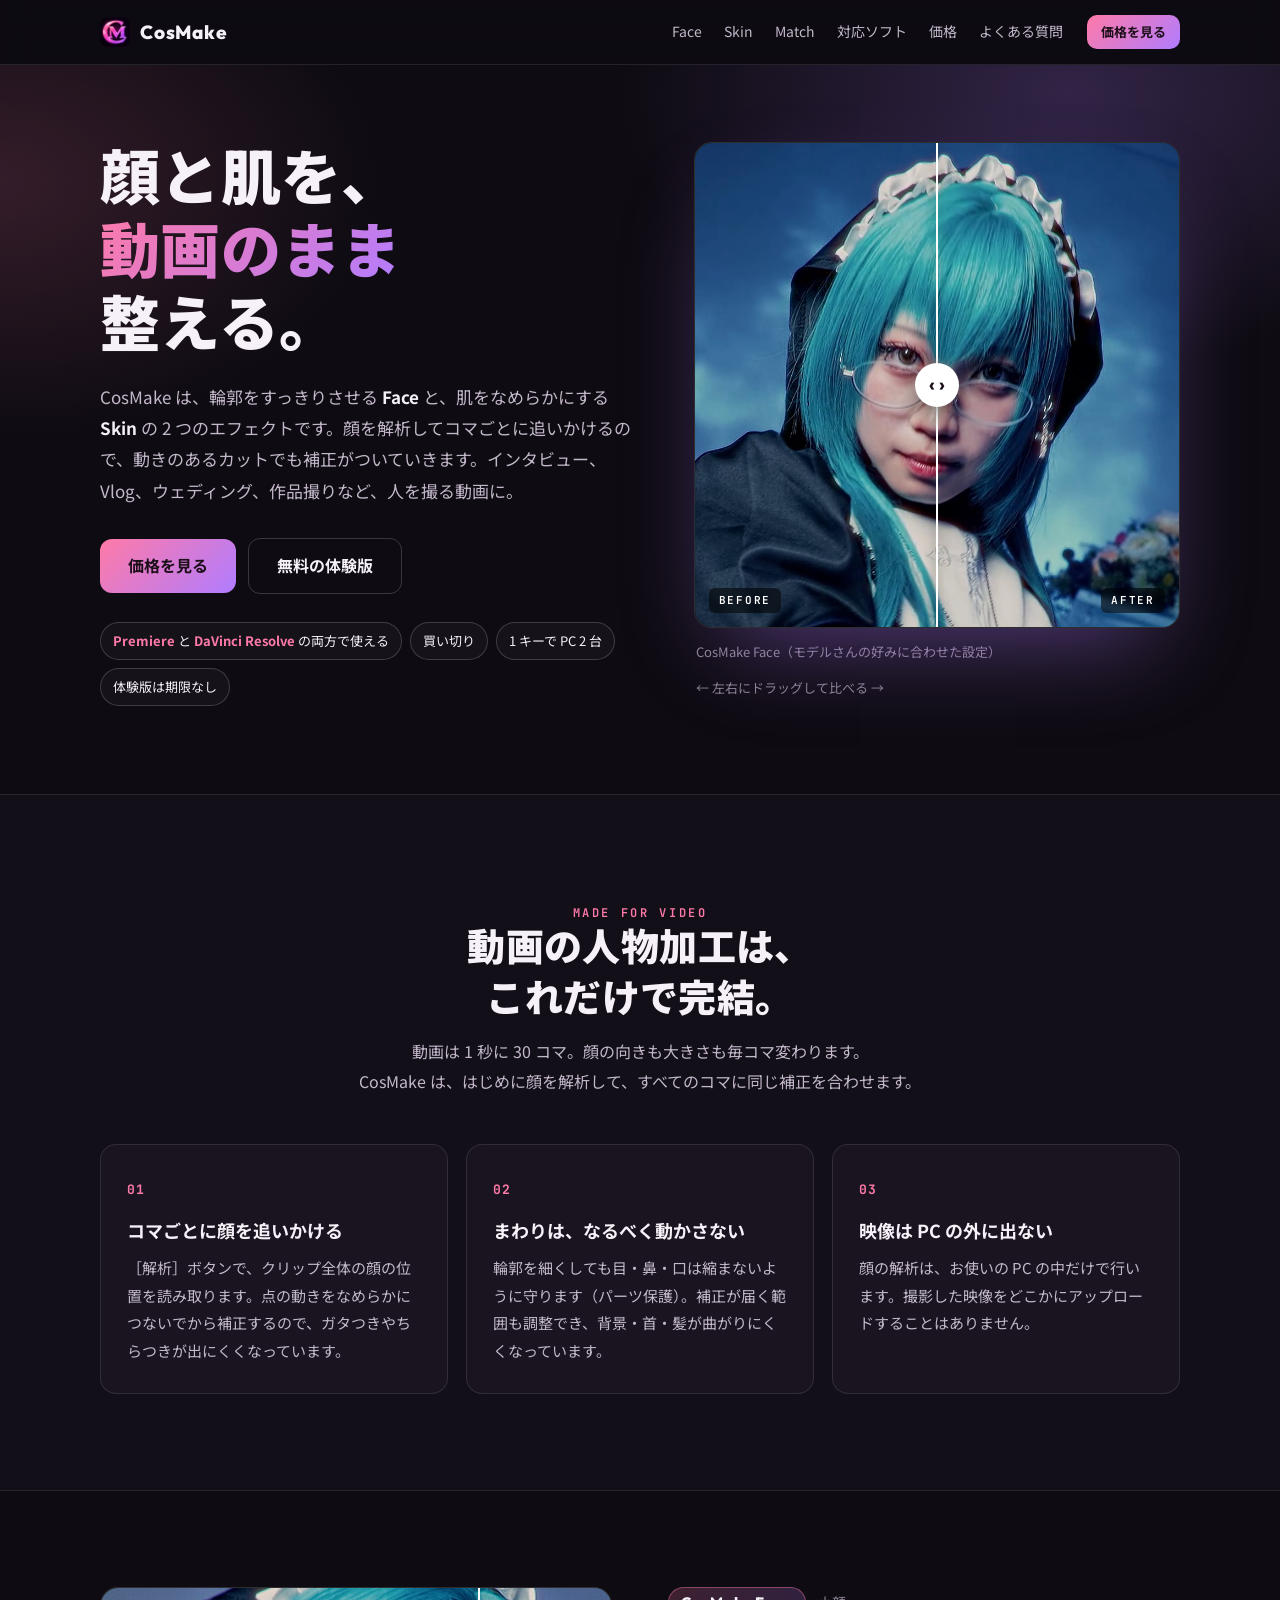
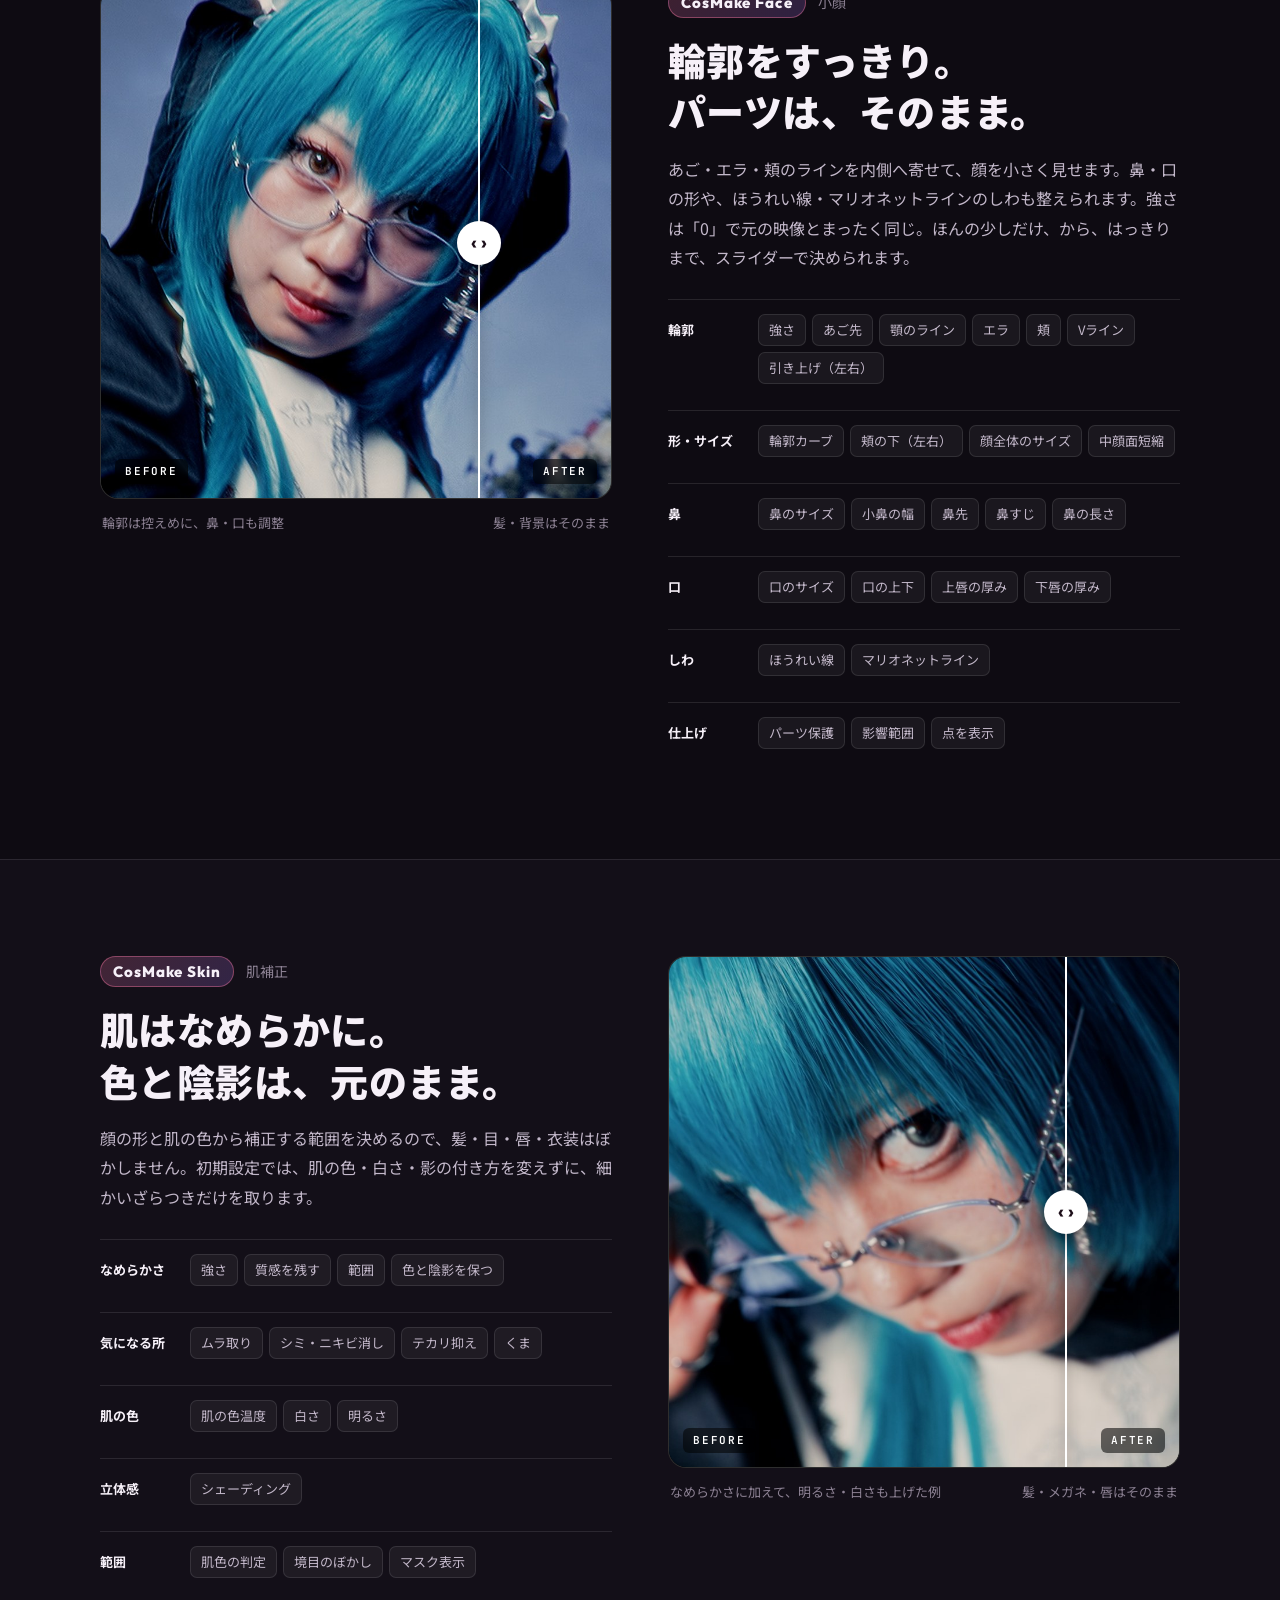
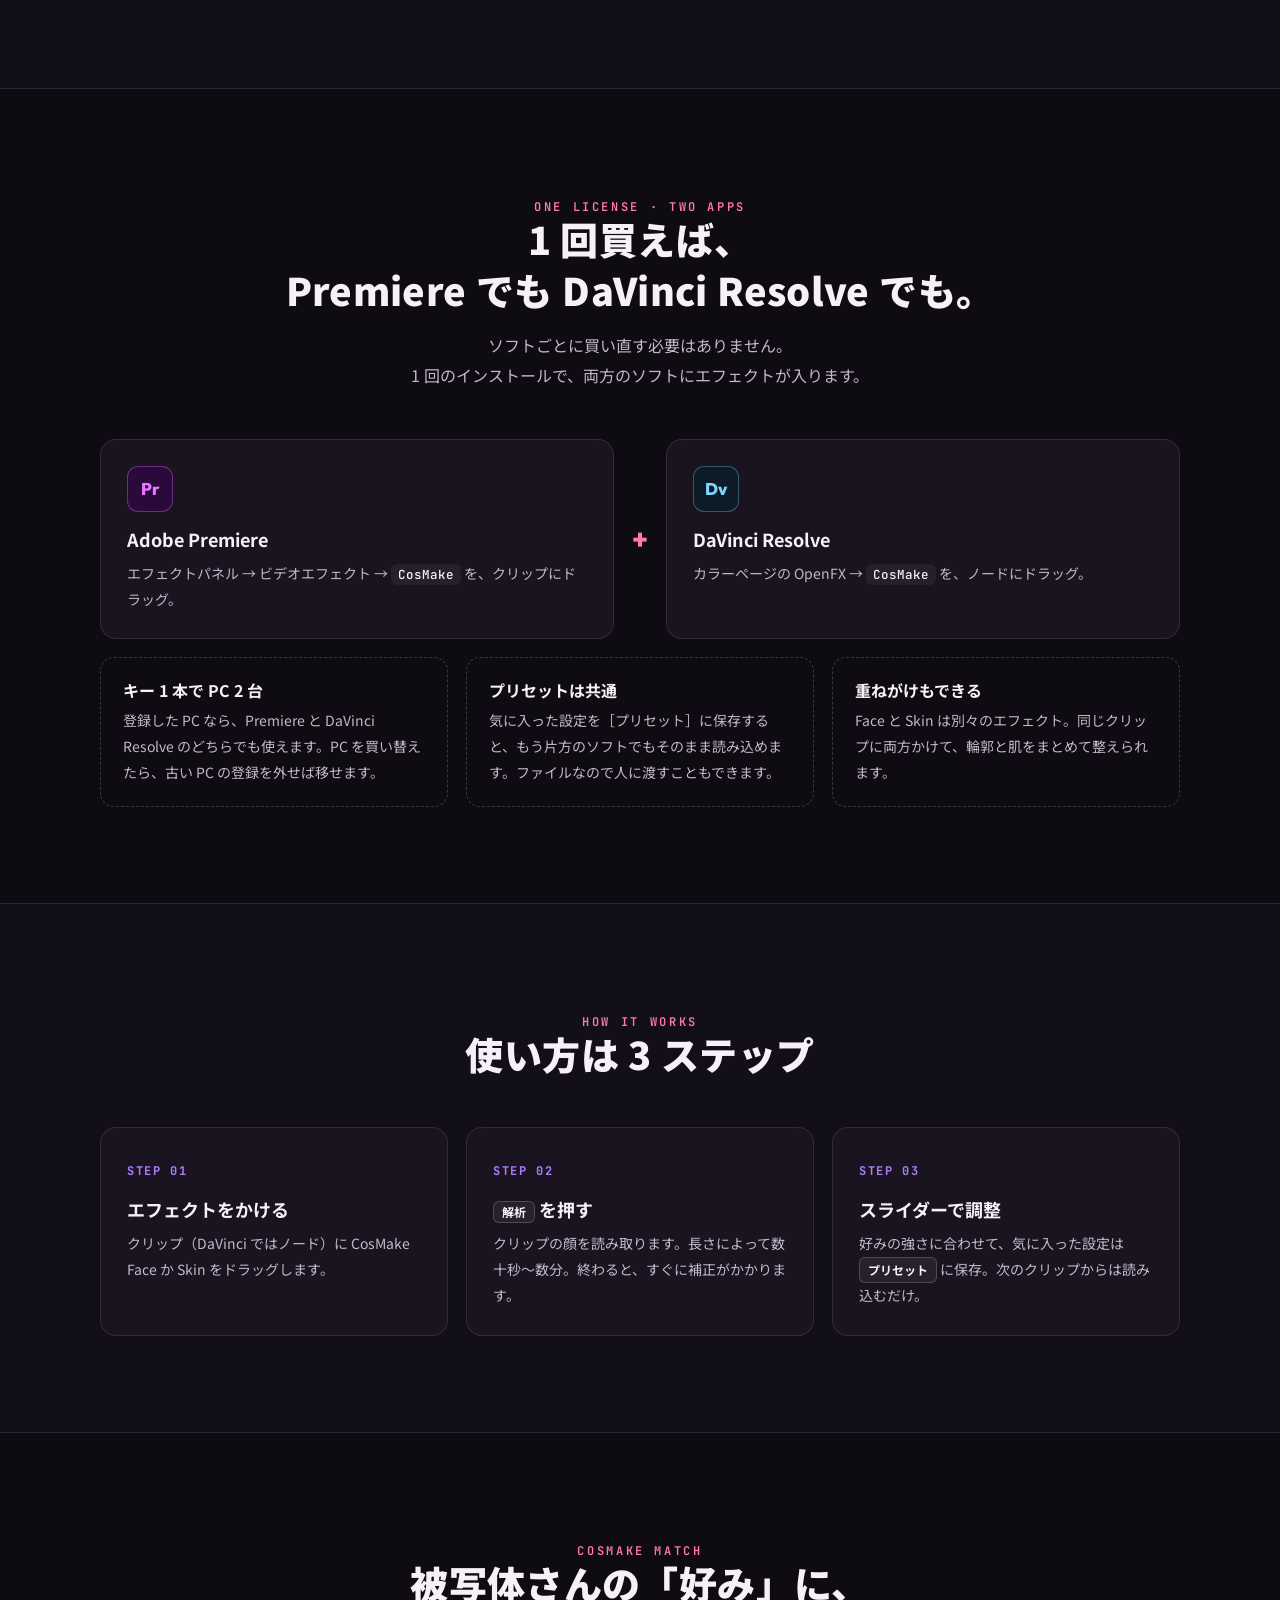
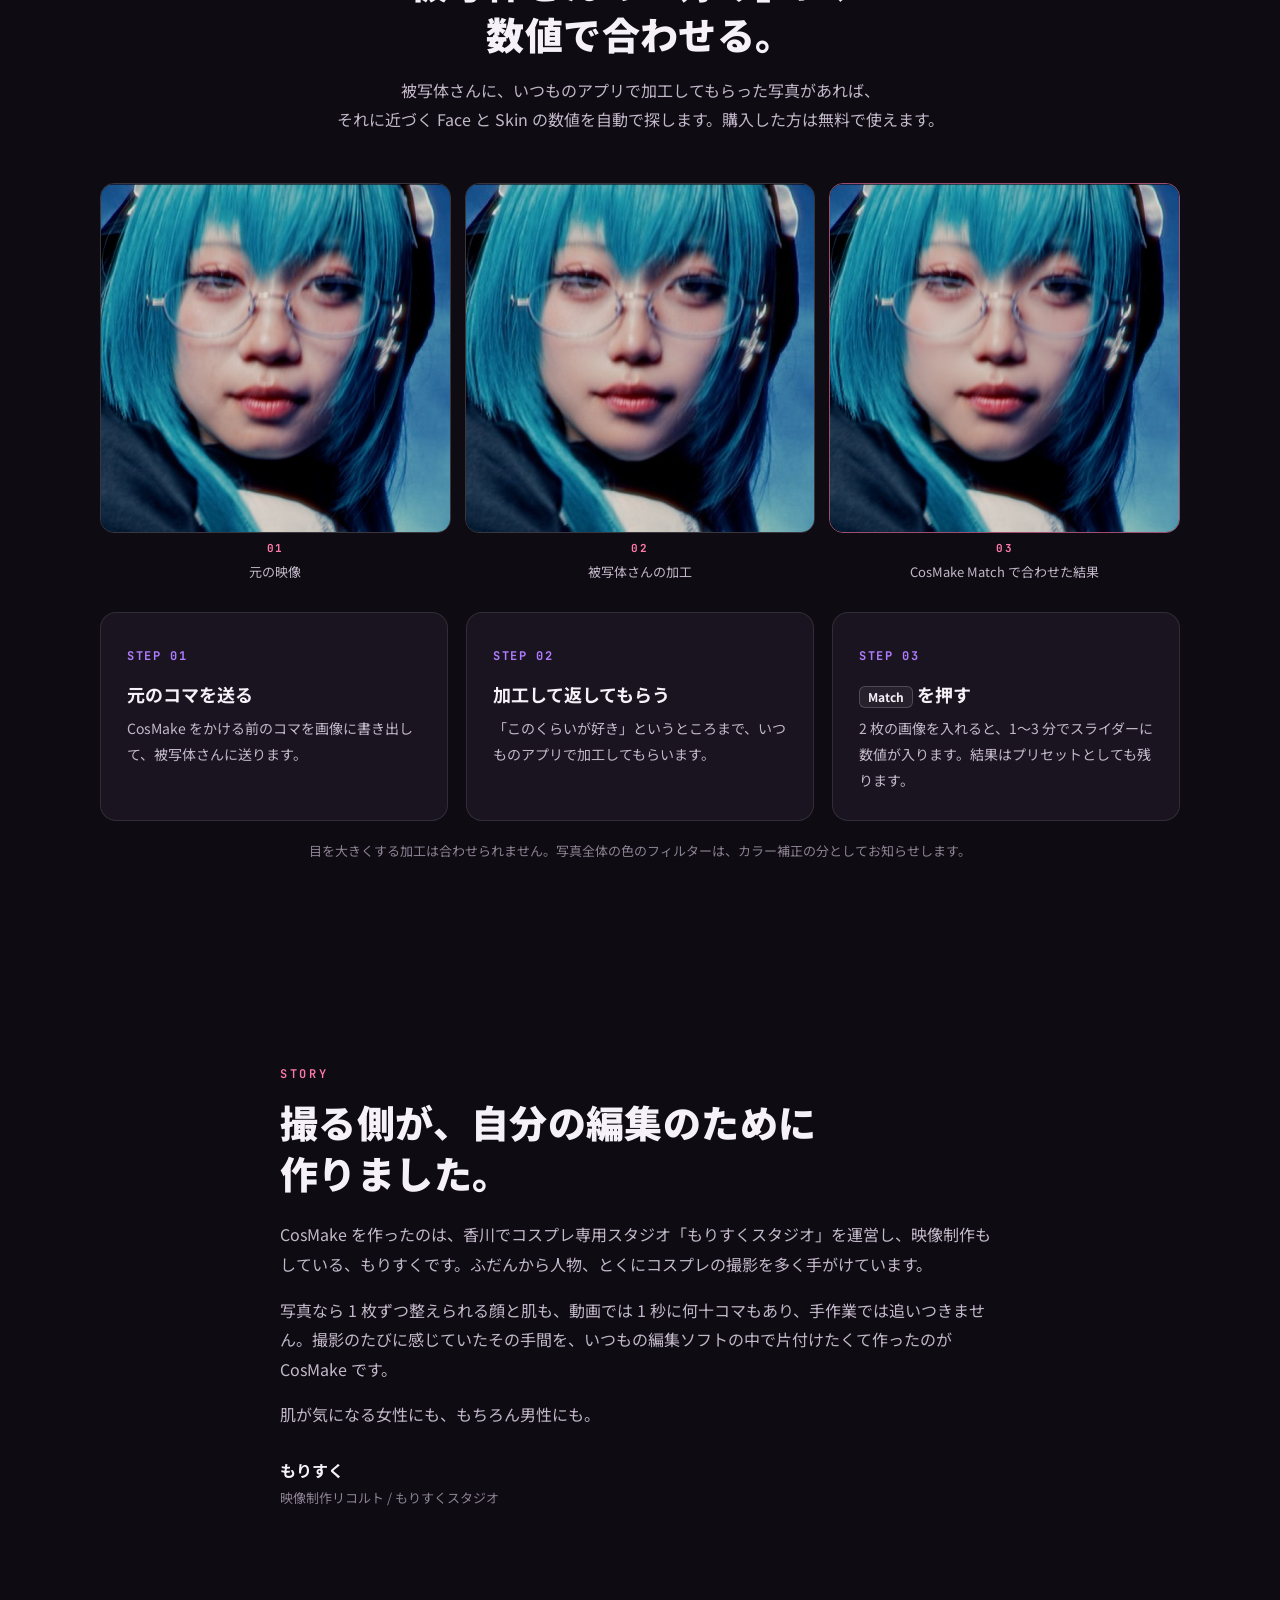
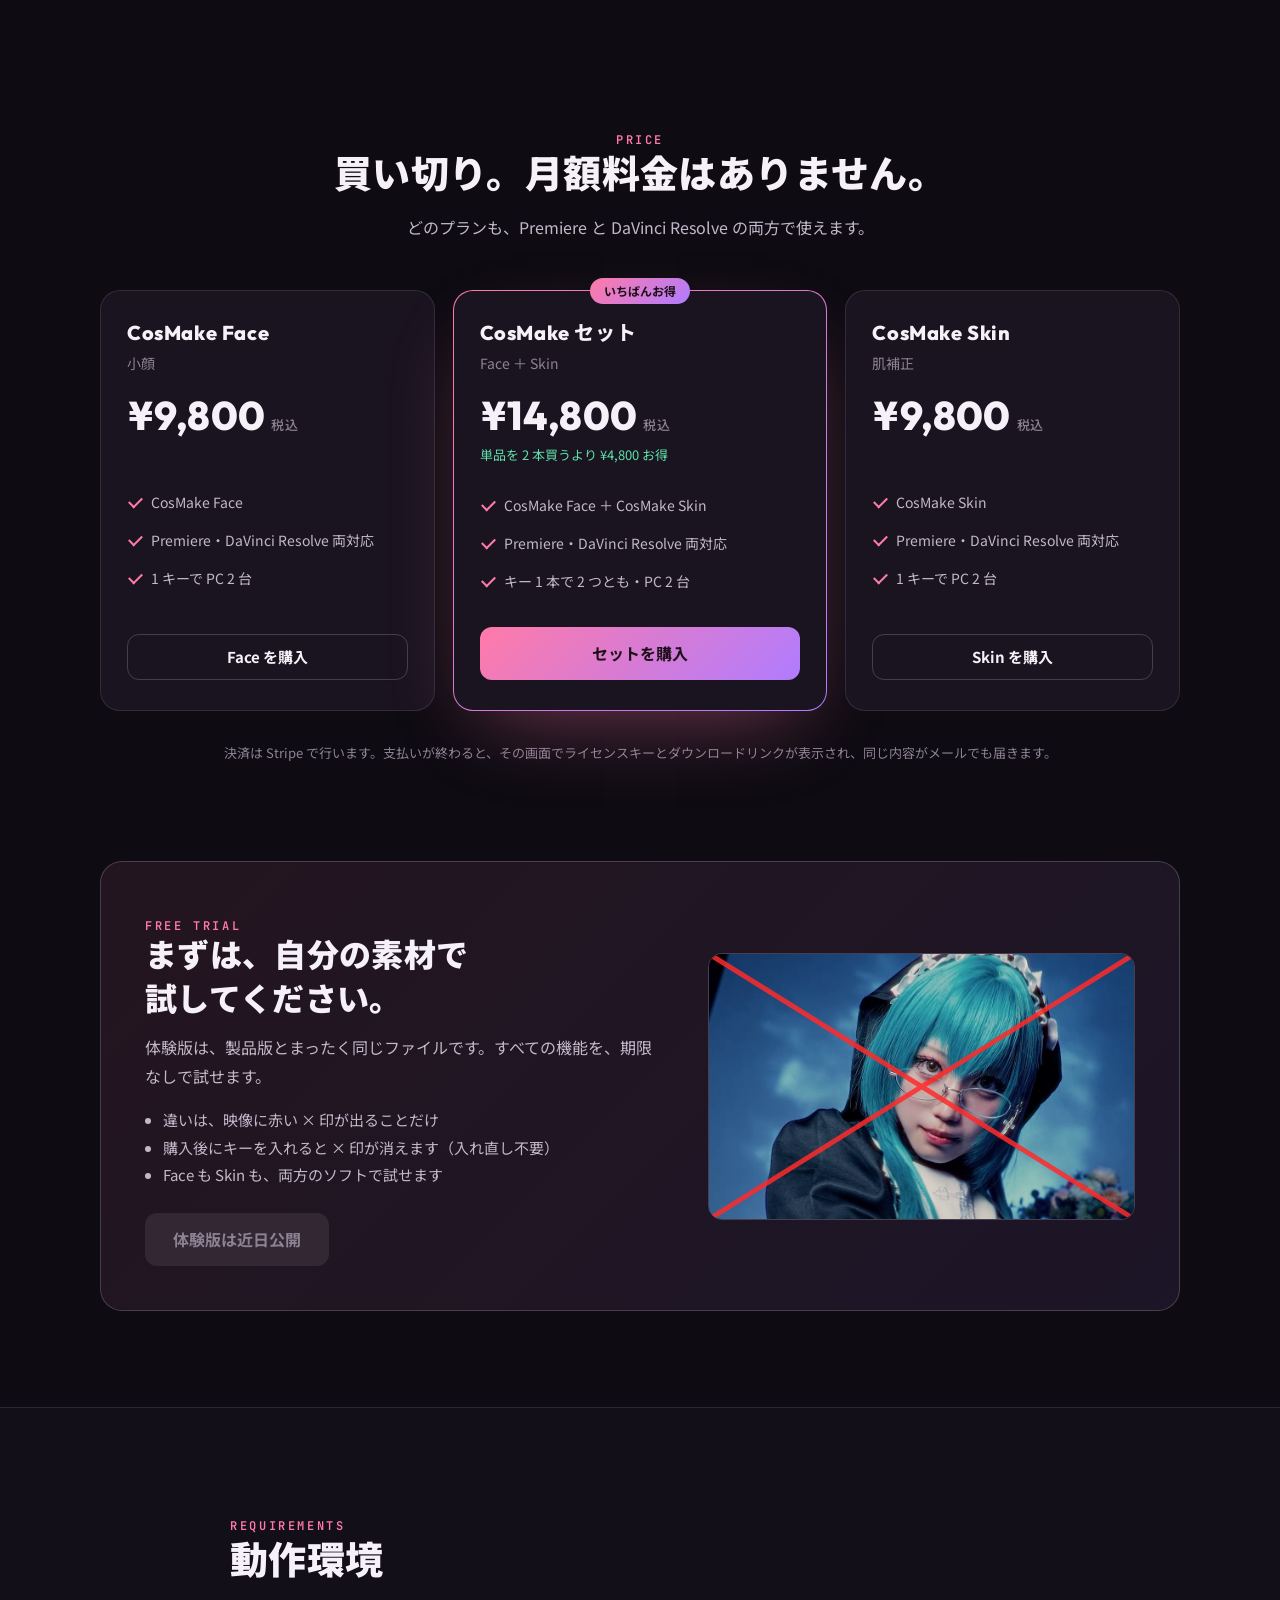
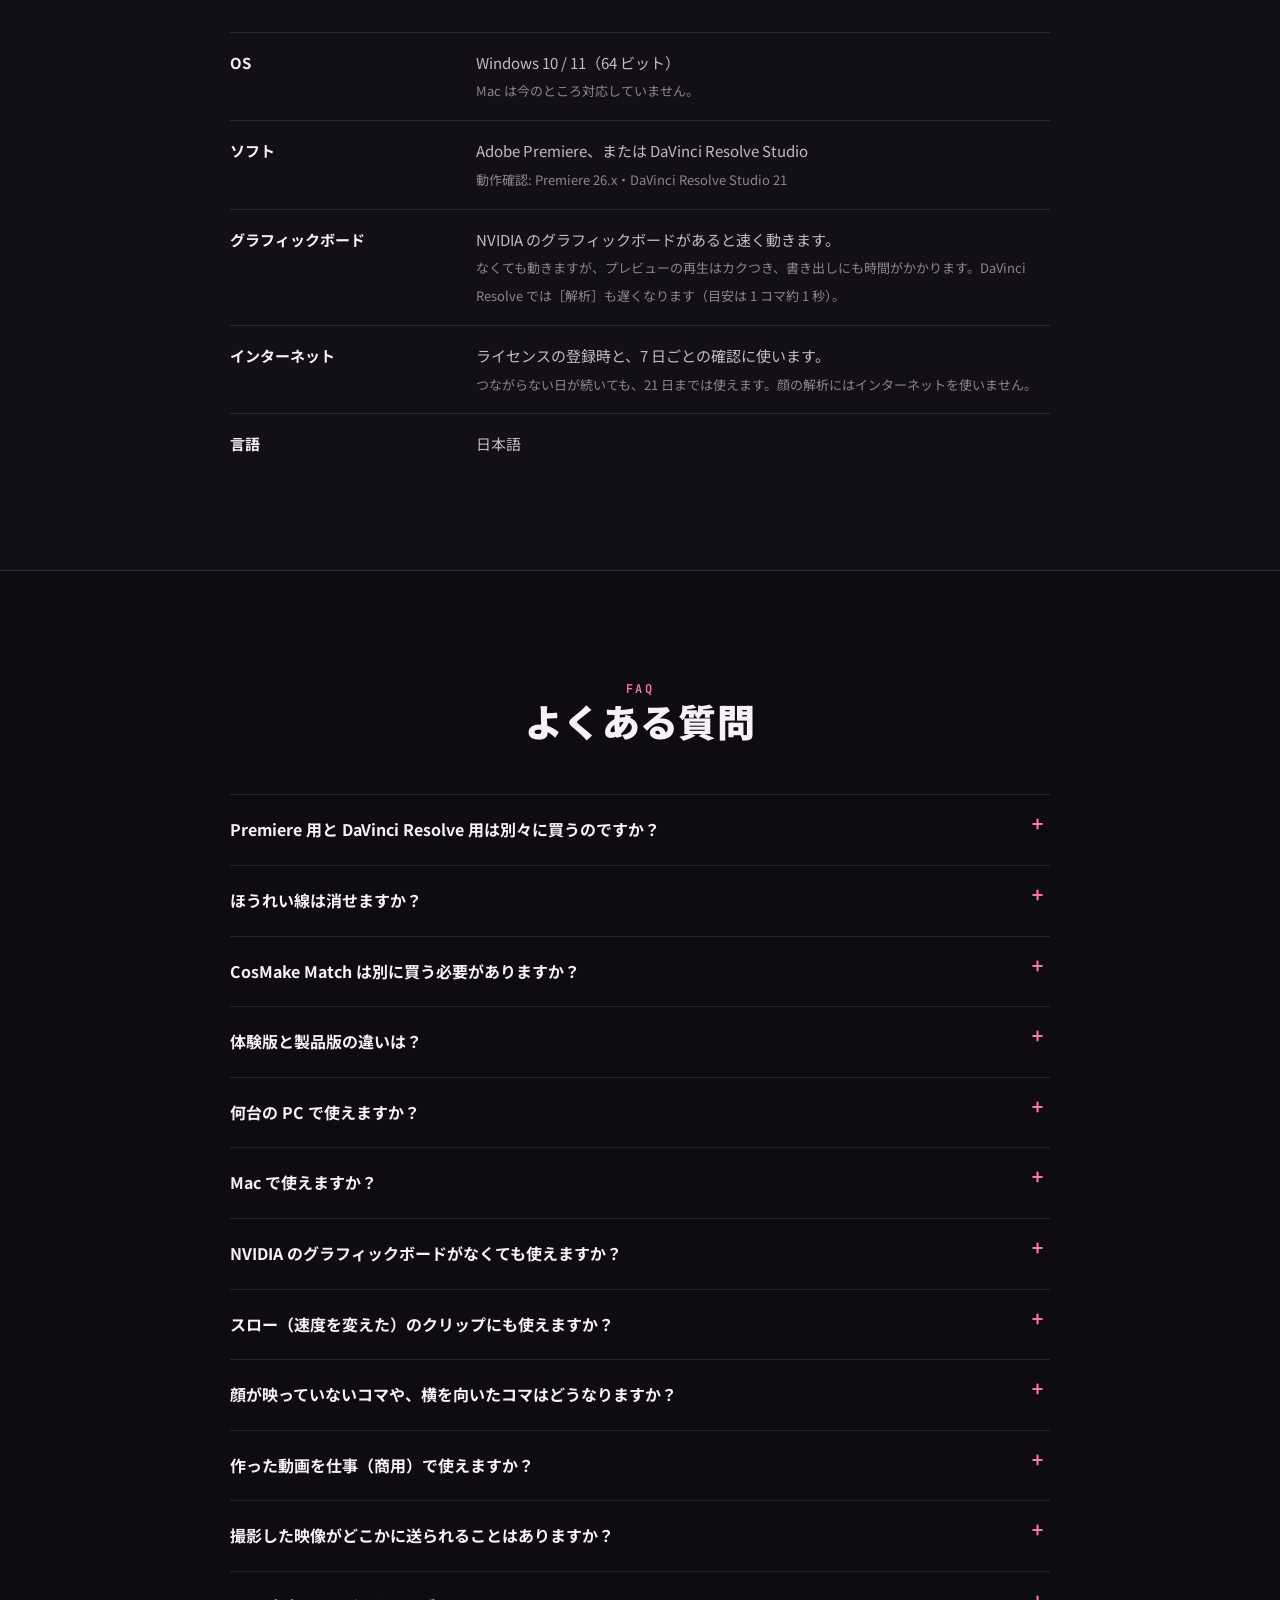
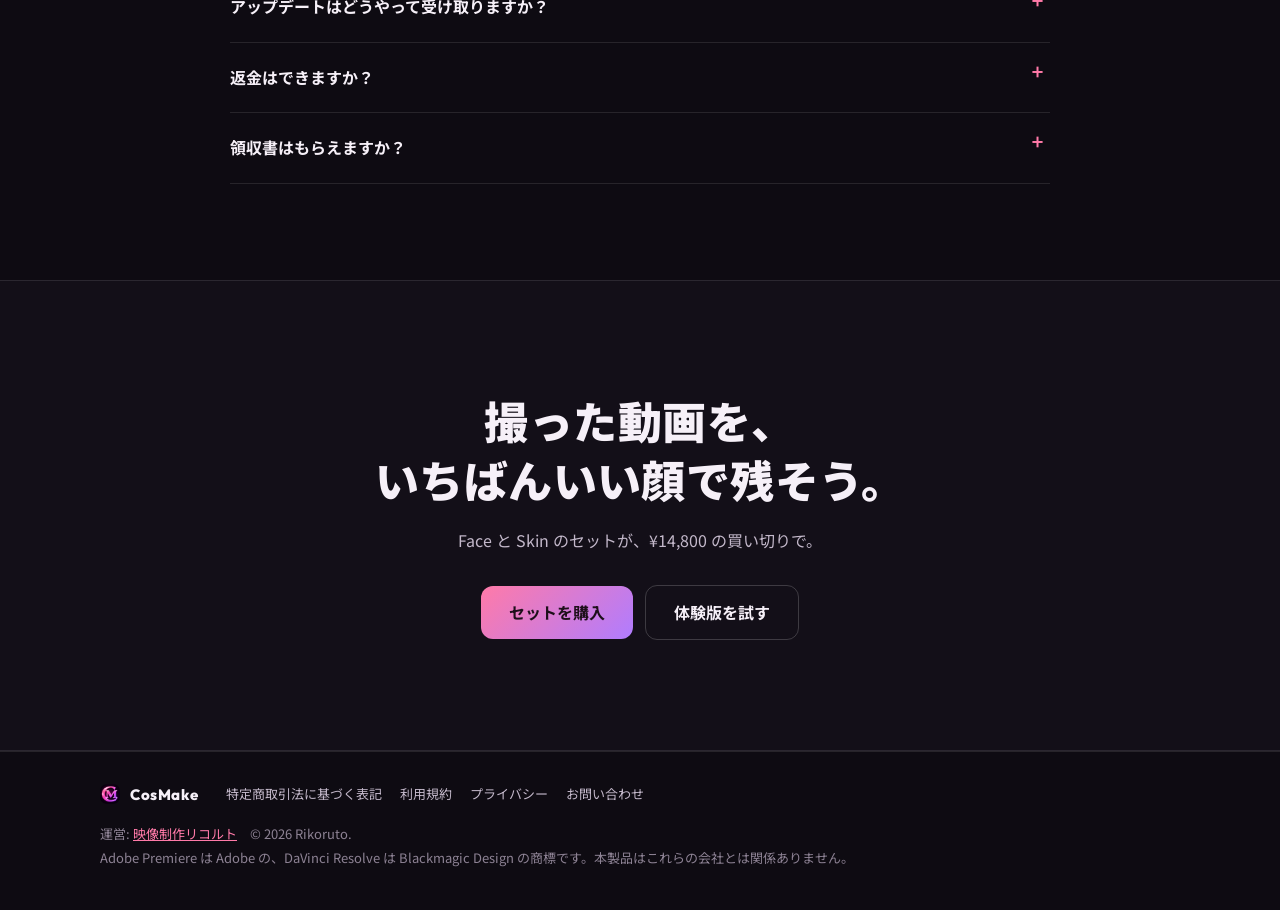
==== commit a33a97a2: "CosMake: 11/27 0:00 に購入ボタンを自動で開く、トップ動画の補正前を差し替え - config.js に openAt を追加。発売の日時を過ぎると購入ボタンが開き、noindex " ====
--- a/cosmake/index.html
+++ b/cosmake/index.html
@@ -564,14 +564,16 @@
   const yen = (n) => "¥" + Number(n).toLocaleString("ja-JP");
   const q = new URLSearchParams(location.search);
   const local = /^(localhost|127\.0\.0\.1)$/.test(location.hostname);
-  // 発売前は false。localhost では ?open=1 で発売後の見た目を確かめられる
-  const open = !!C.open || (local && q.get("open") === "1");
+  const nowQ = local && q.get("now");
+  const now = nowQ ? new Date(/T/.test(nowQ) ? nowQ : nowQ + "T12:00:00+09:00") : new Date();
+  // 発売前は false。openAt（発売の日時）を過ぎると自動で発売後の表示になる（2026-11-23〜）。
+  // localhost では ?open=1 か ?now=2026-11-27 で発売後の見た目を確かめられる
+  const open = !!C.open || !!(C.openAt && now >= new Date(C.openAt)) || (local && q.get("open") === "1");
+  if (open) { const r = document.querySelector('meta[name="robots"]'); if (r) r.remove(); }   // 発売後は検索に出す
 
   // ----- 発売記念価格 -----
   // "before" = 発売前・セール前（予告として出す） / "on" = セール中 / "" = なし・終わった
   const SA = C.sale && C.sale.price ? C.sale : null;
-  const nowQ = local && q.get("now");
-  const now = nowQ ? new Date(/T/.test(nowQ) ? nowQ : nowQ + "T12:00:00+09:00") : new Date();
   let sale = "";
   if (SA && SA.end && now <= new Date(SA.end)) {
     sale = open && !(SA.start && now < new Date(SA.start)) ? "on" : "before";
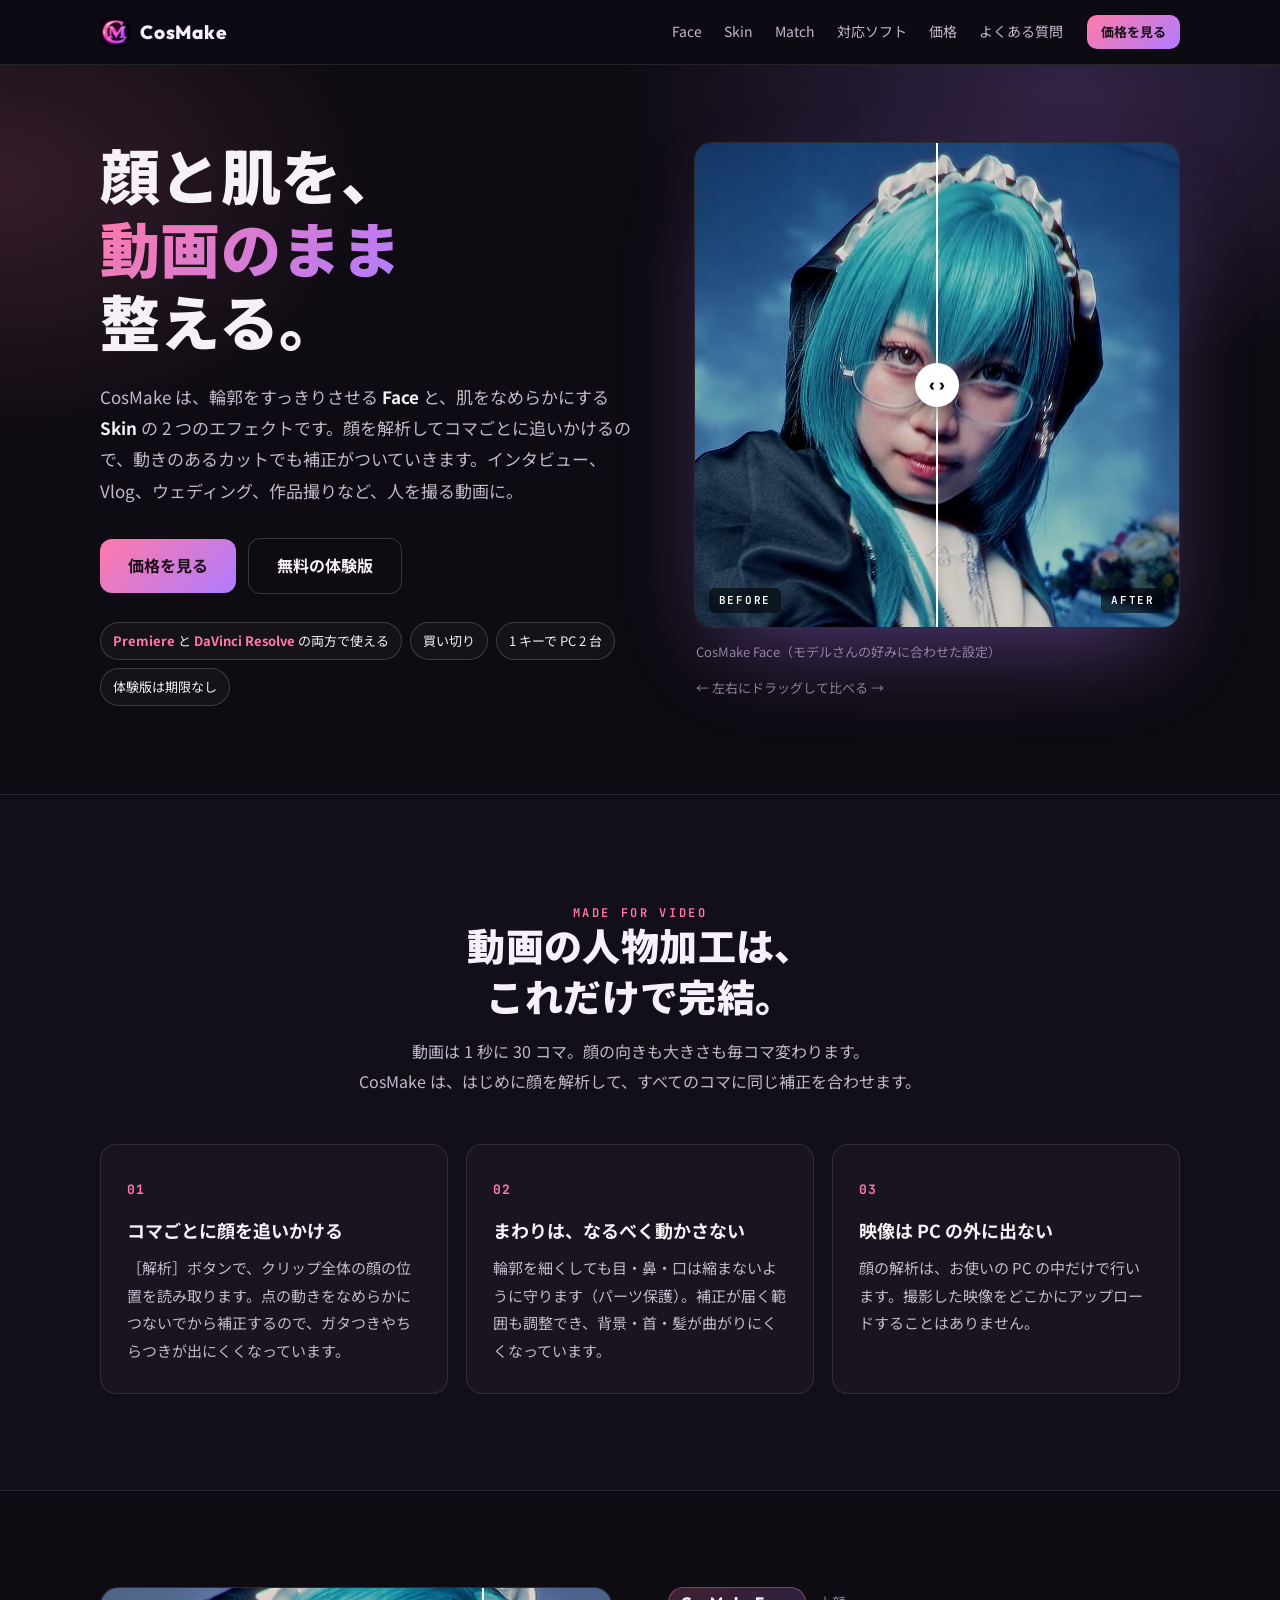
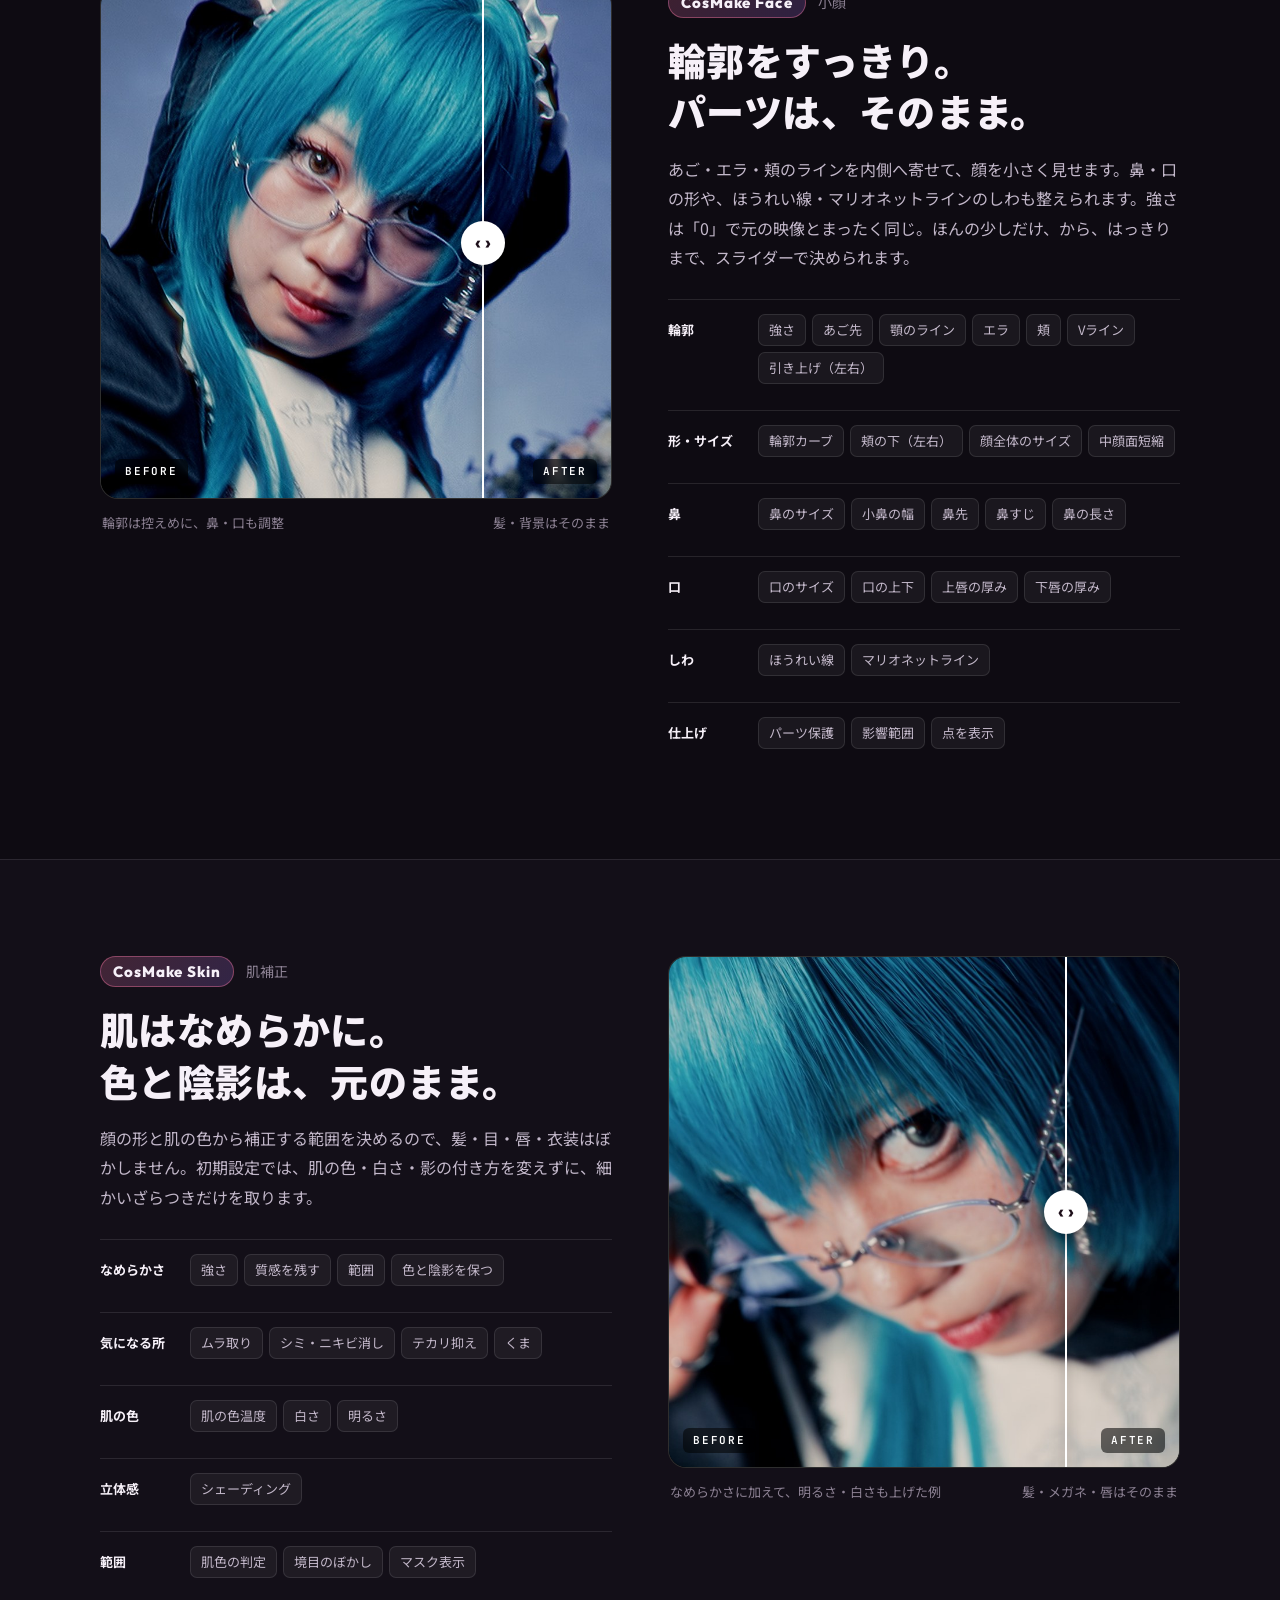
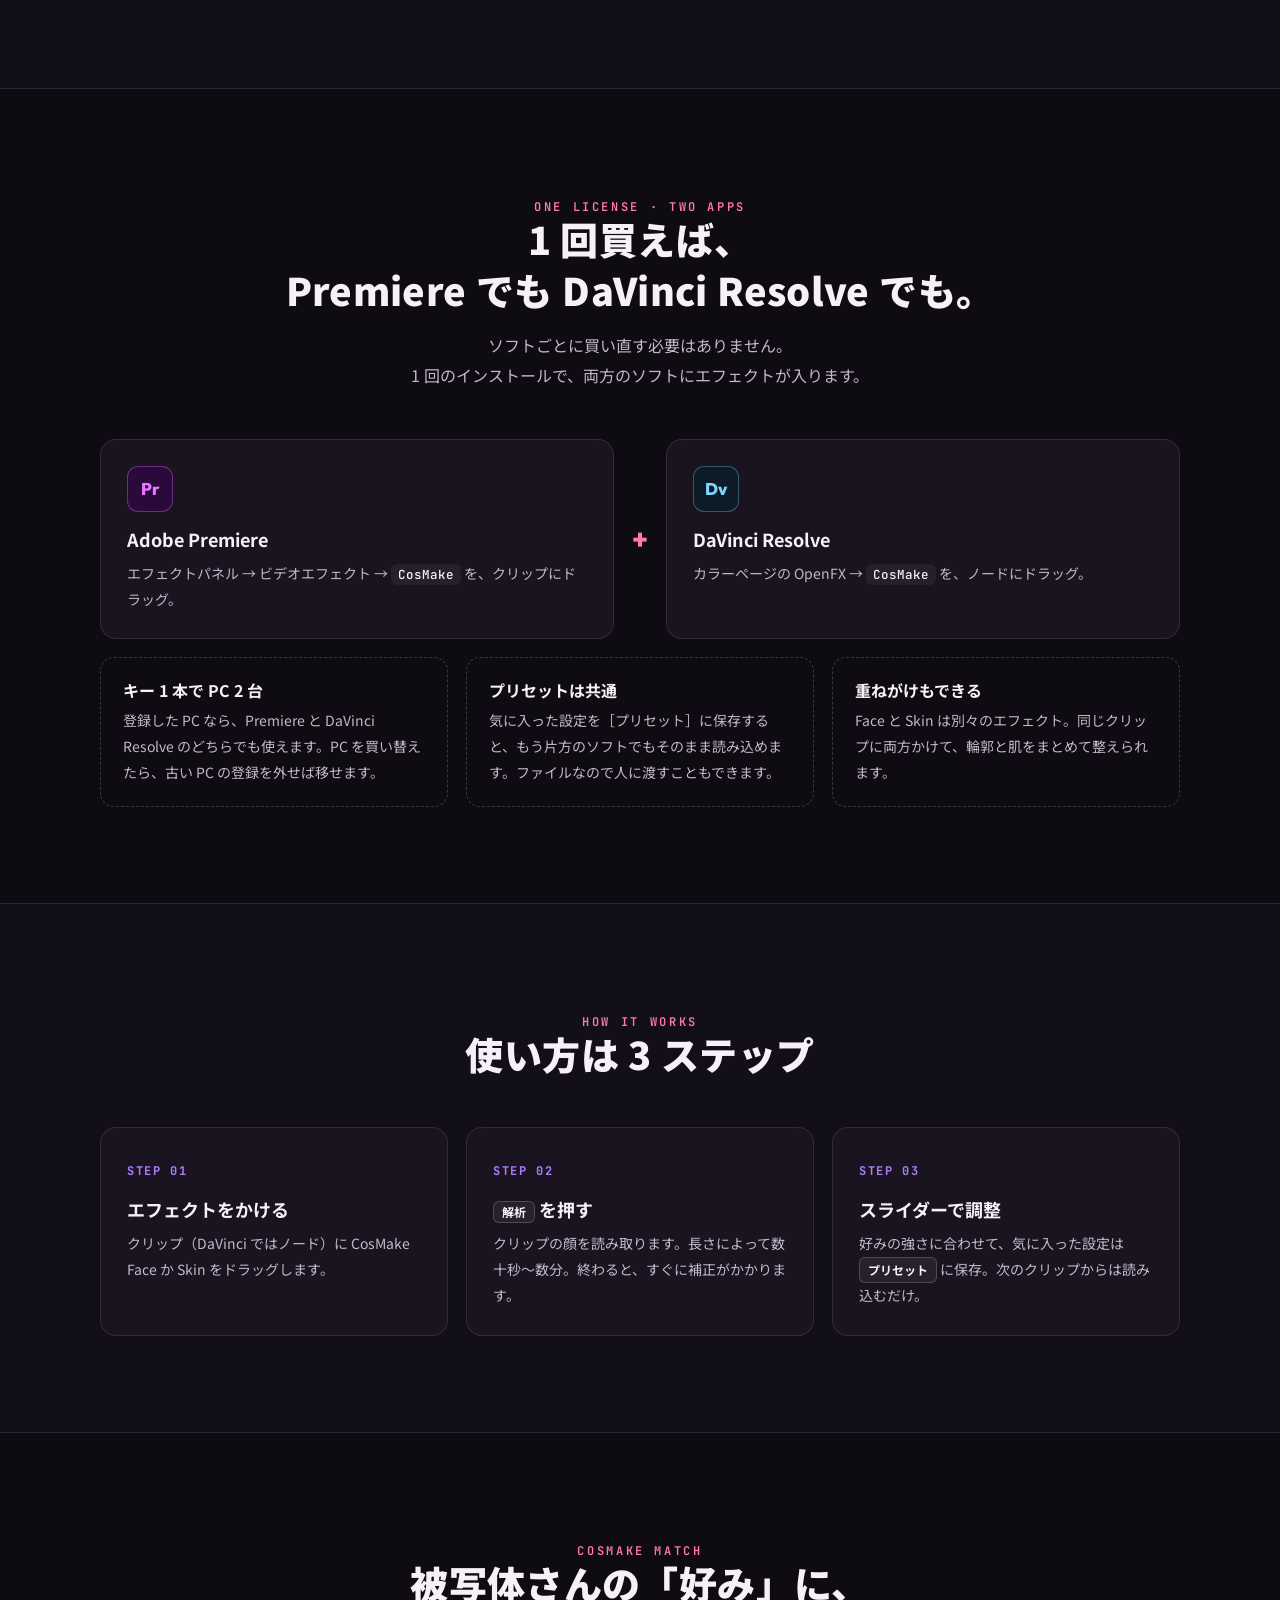
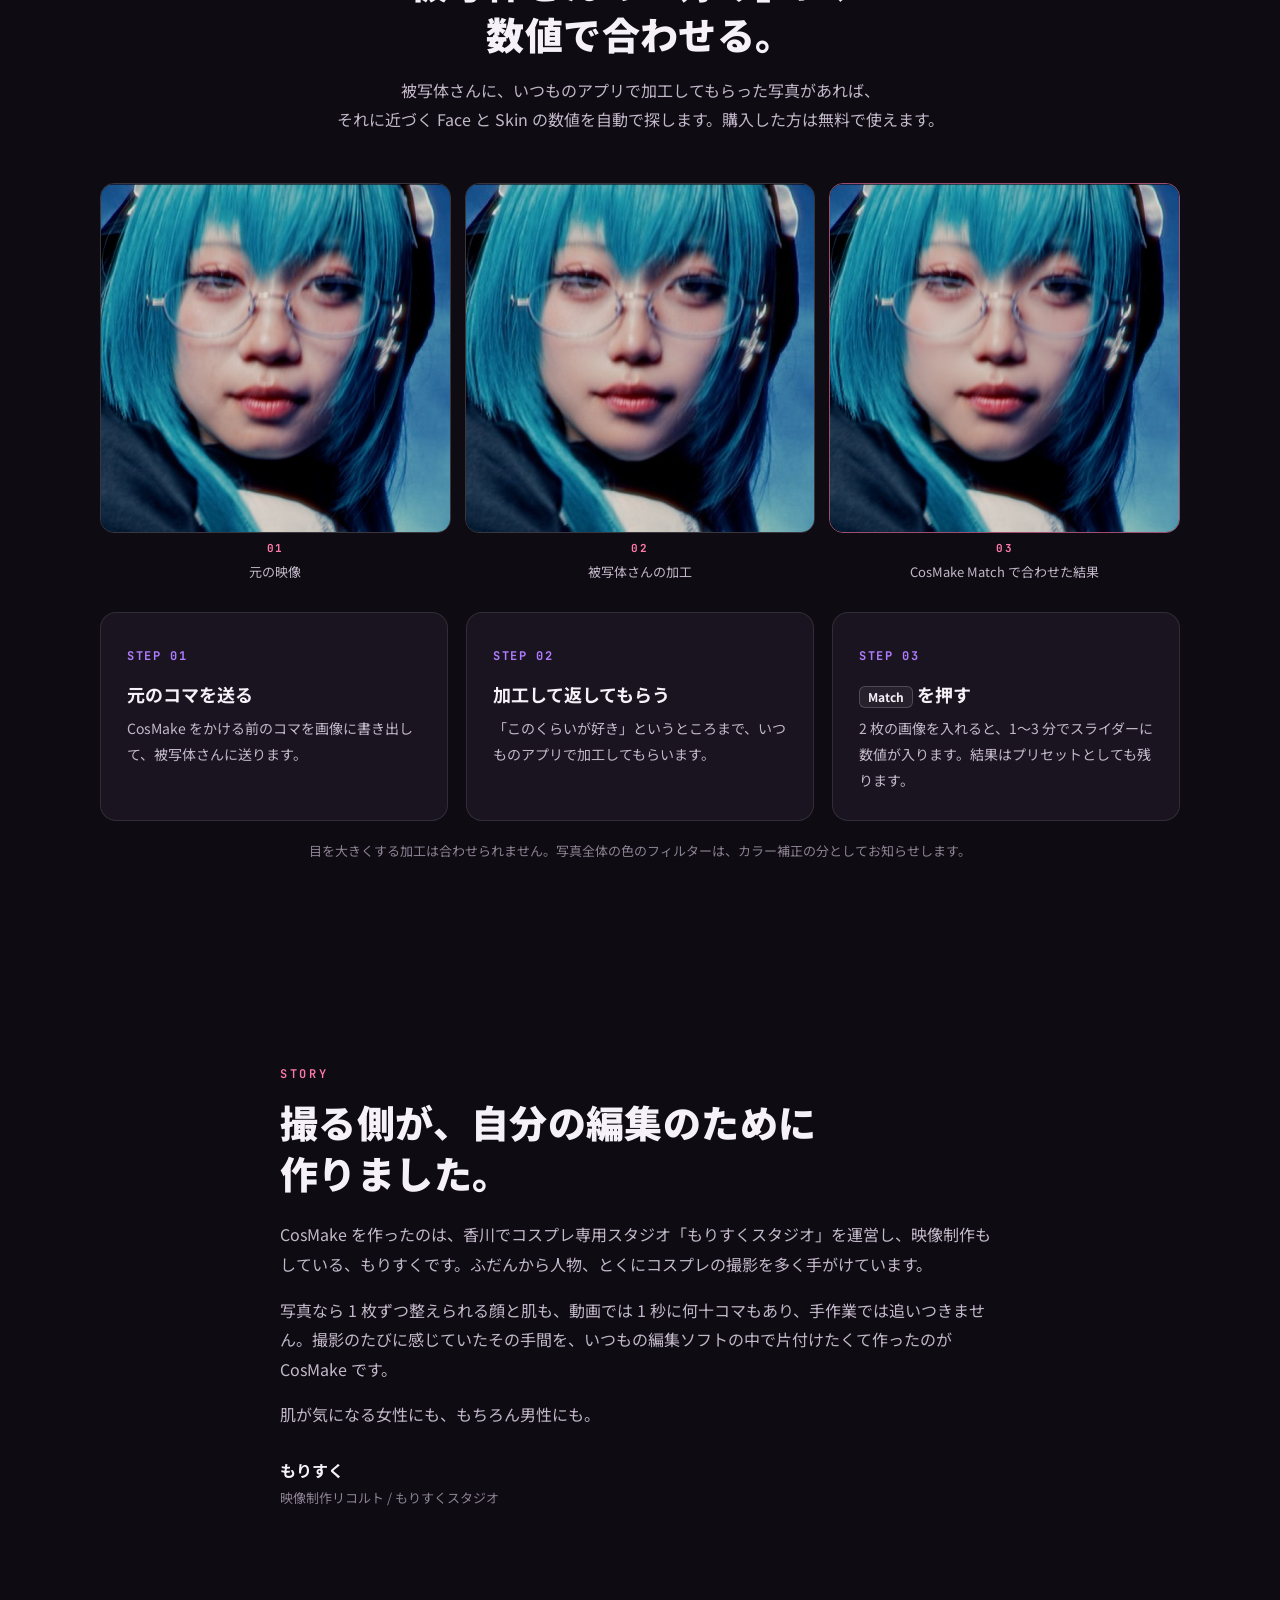
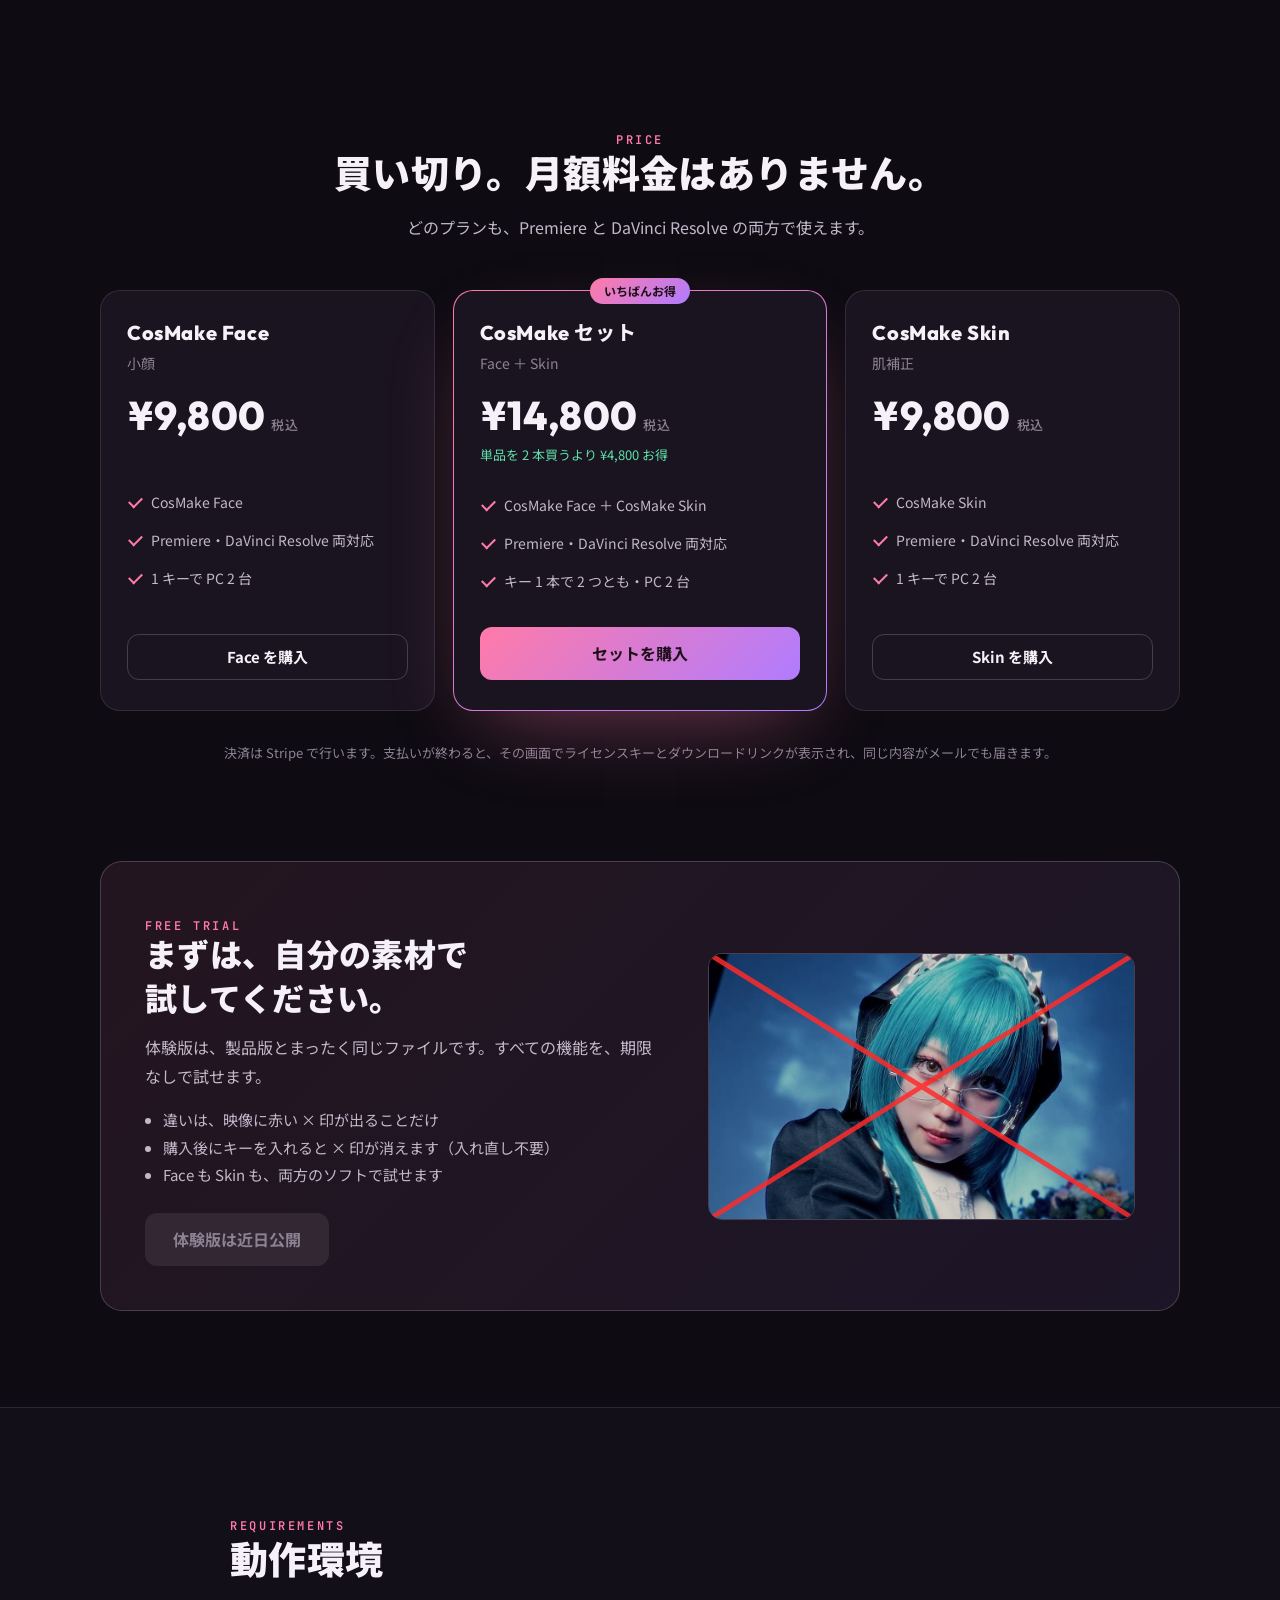
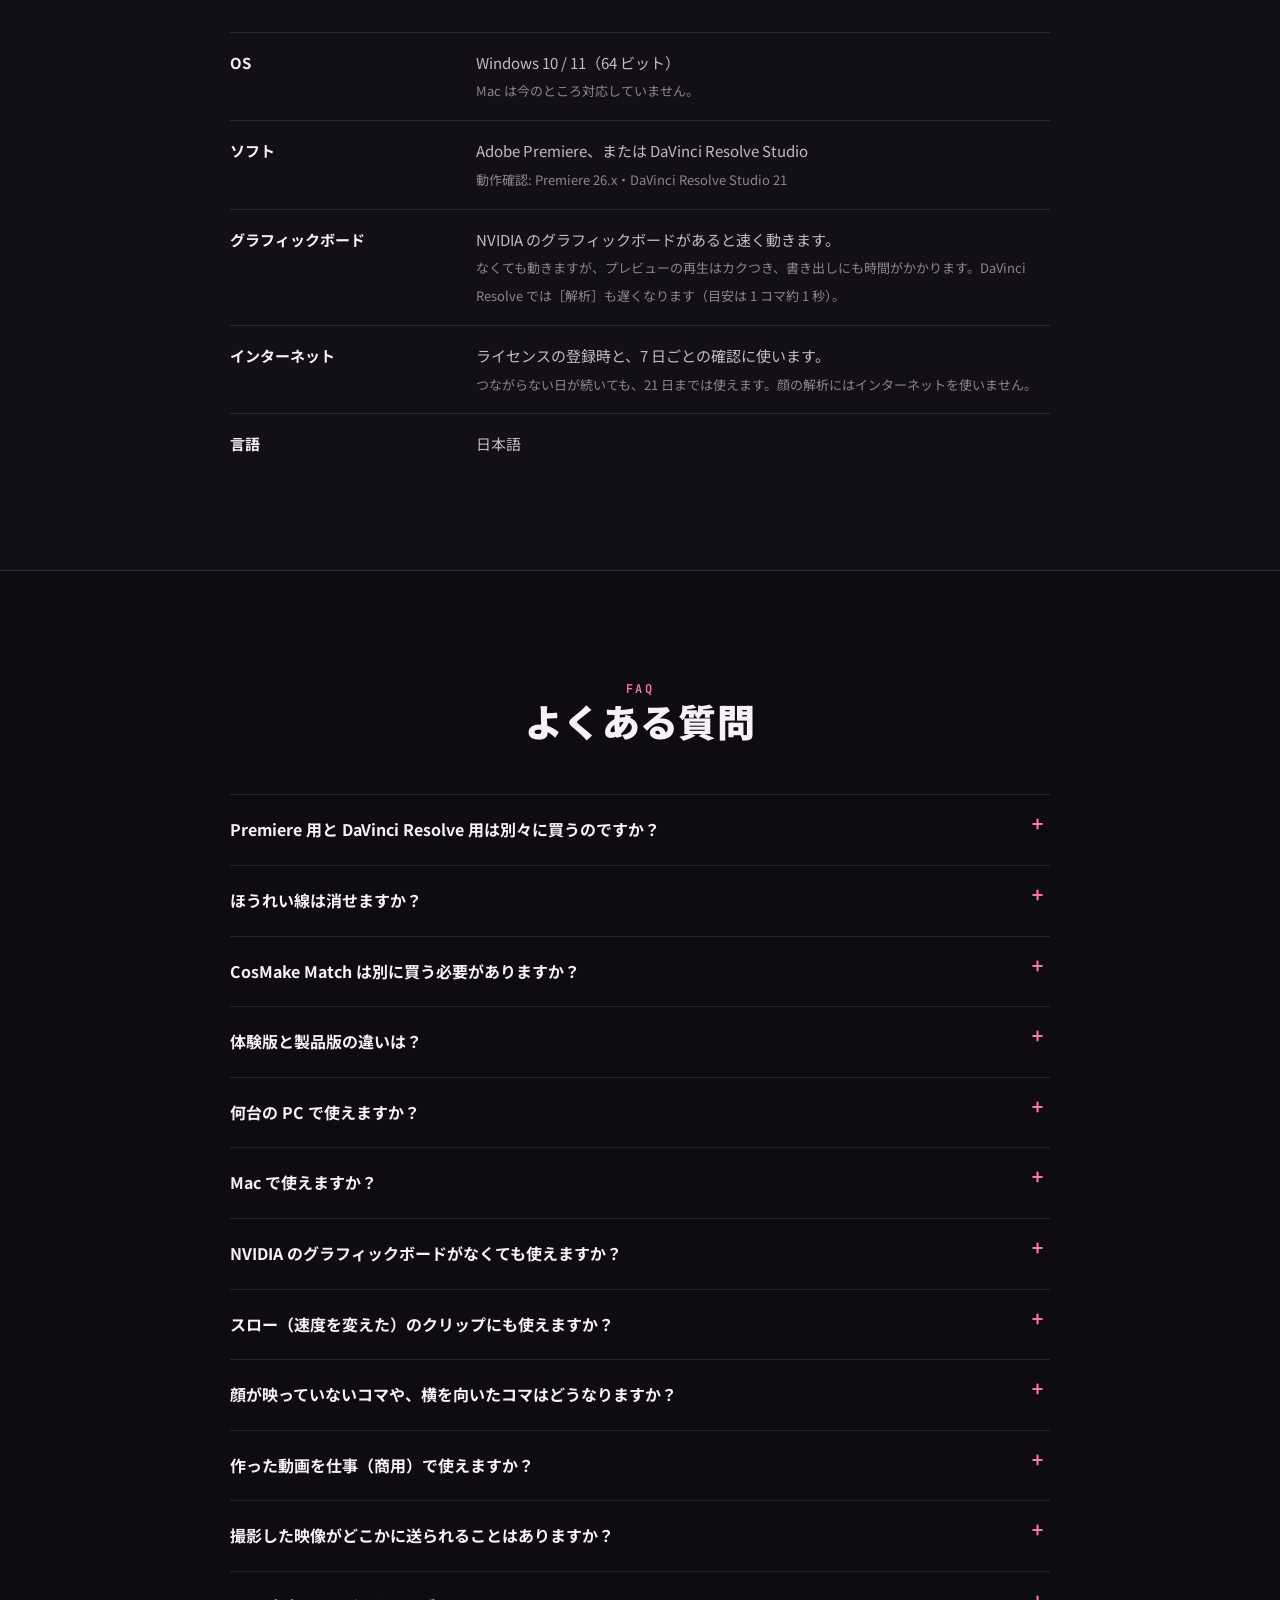
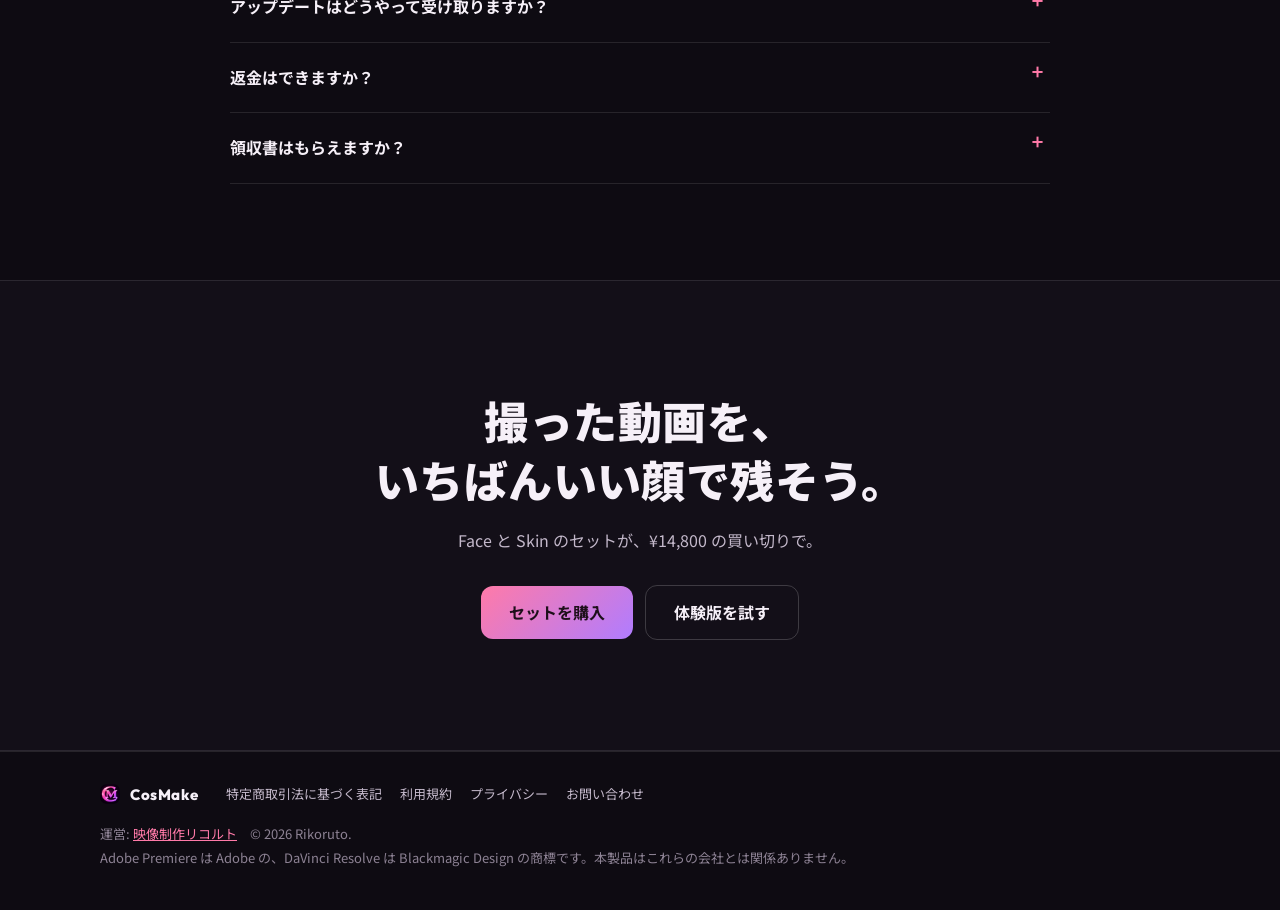
==== commit ca5fed2f: "CosMake: トップと Skin の動画を、アニメーションを減らす設定の PC でも再生する Co-Authored-By: Claude Opus 5.5 <noreply@anthropic." ====
--- a/cosmake/index.html
+++ b/cosmake/index.html
@@ -692,8 +692,9 @@
     v.addEventListener("loadeddata", draw);
     v.addEventListener("play", () => { if (!v.requestVideoFrameCallback) requestAnimationFrame(tick); });
     if (v.requestVideoFrameCallback) v.requestVideoFrameCallback(tick);
-    // 見えている間だけ再生（動きを減らす設定の人には再生しない＝最初のコマのまま）
-    if (!reduce && "IntersectionObserver" in window) {
+    // 見えている間だけ再生。動画は商品の見本そのものなので、「アニメーションを減らす」設定の人にも再生する
+    // （Windows でアニメーション効果を切っていると、前は最初のコマで止まって静止画に見えた。2026-11-23）
+    if ("IntersectionObserver" in window) {
       new IntersectionObserver((es) => { if (es[0].isIntersecting) v.play().catch(() => {}); else v.pause(); }, { threshold: .2 }).observe(ba);
     }
   });
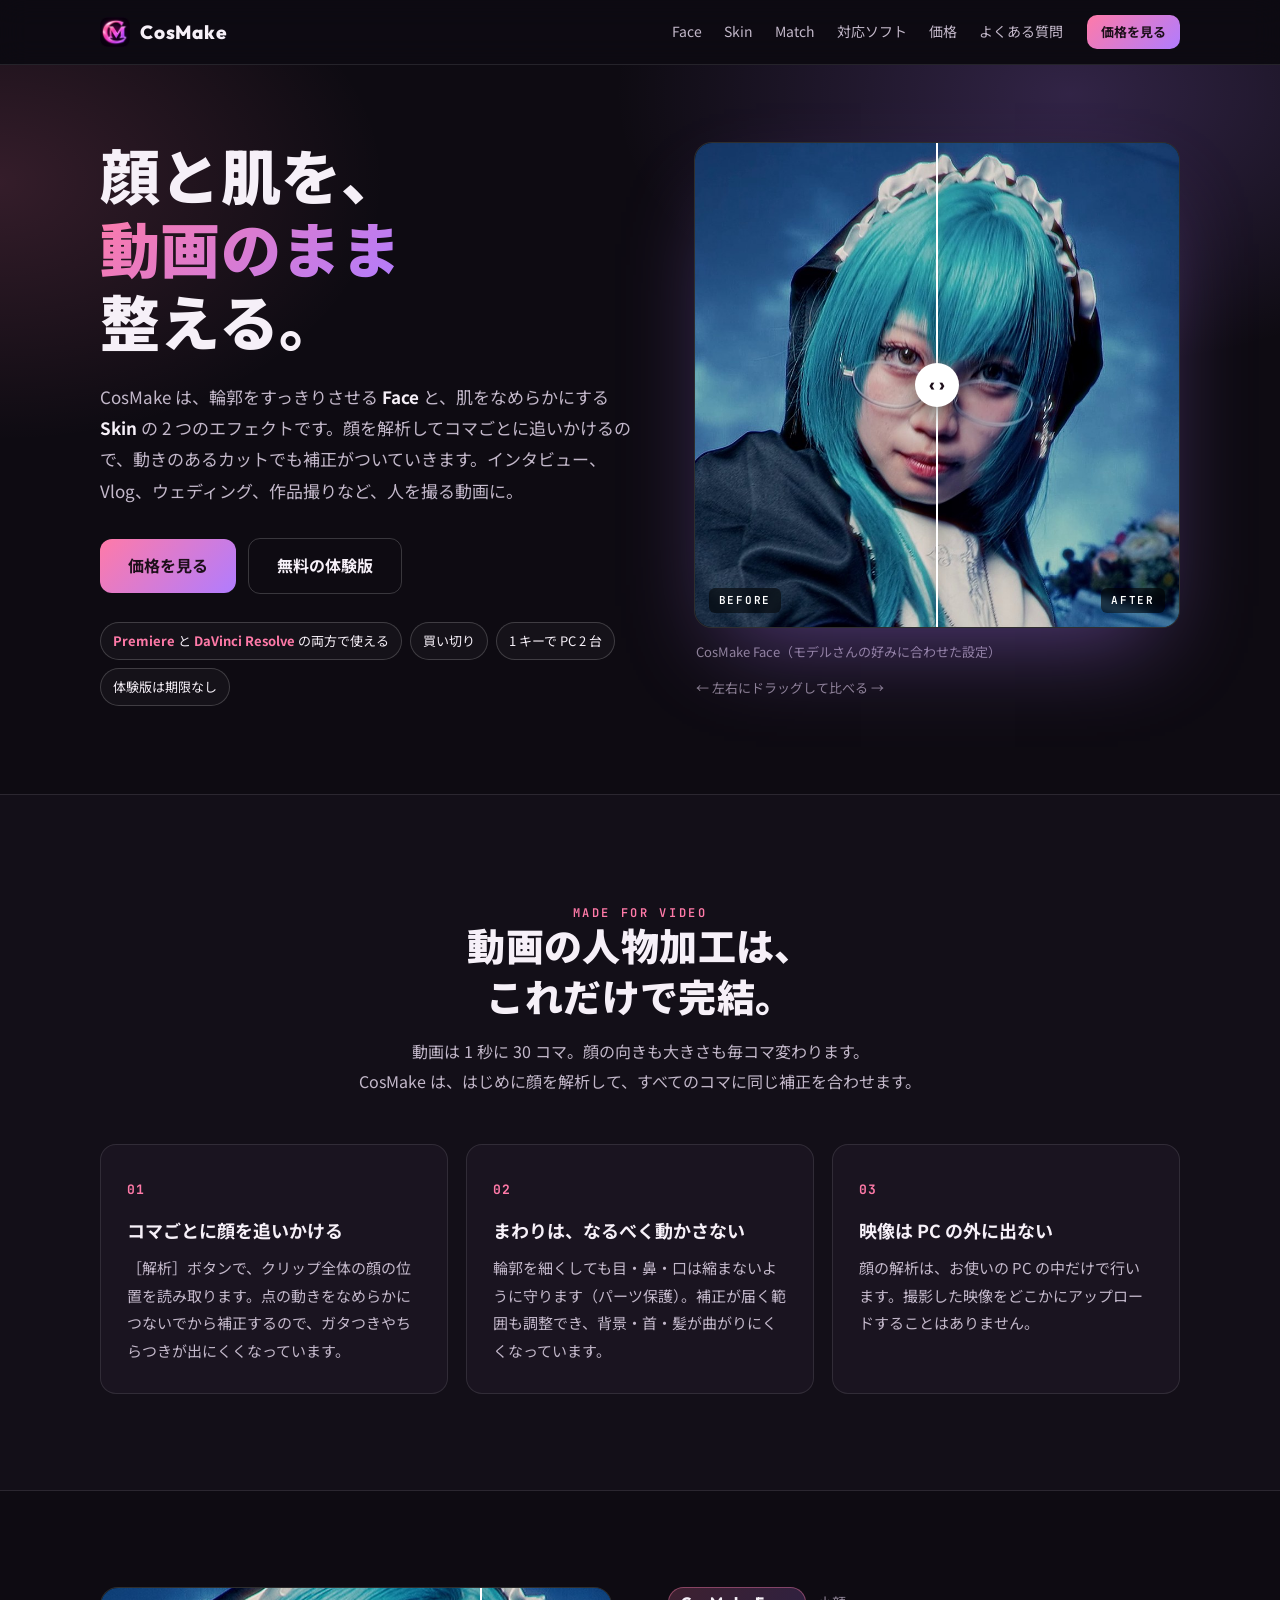
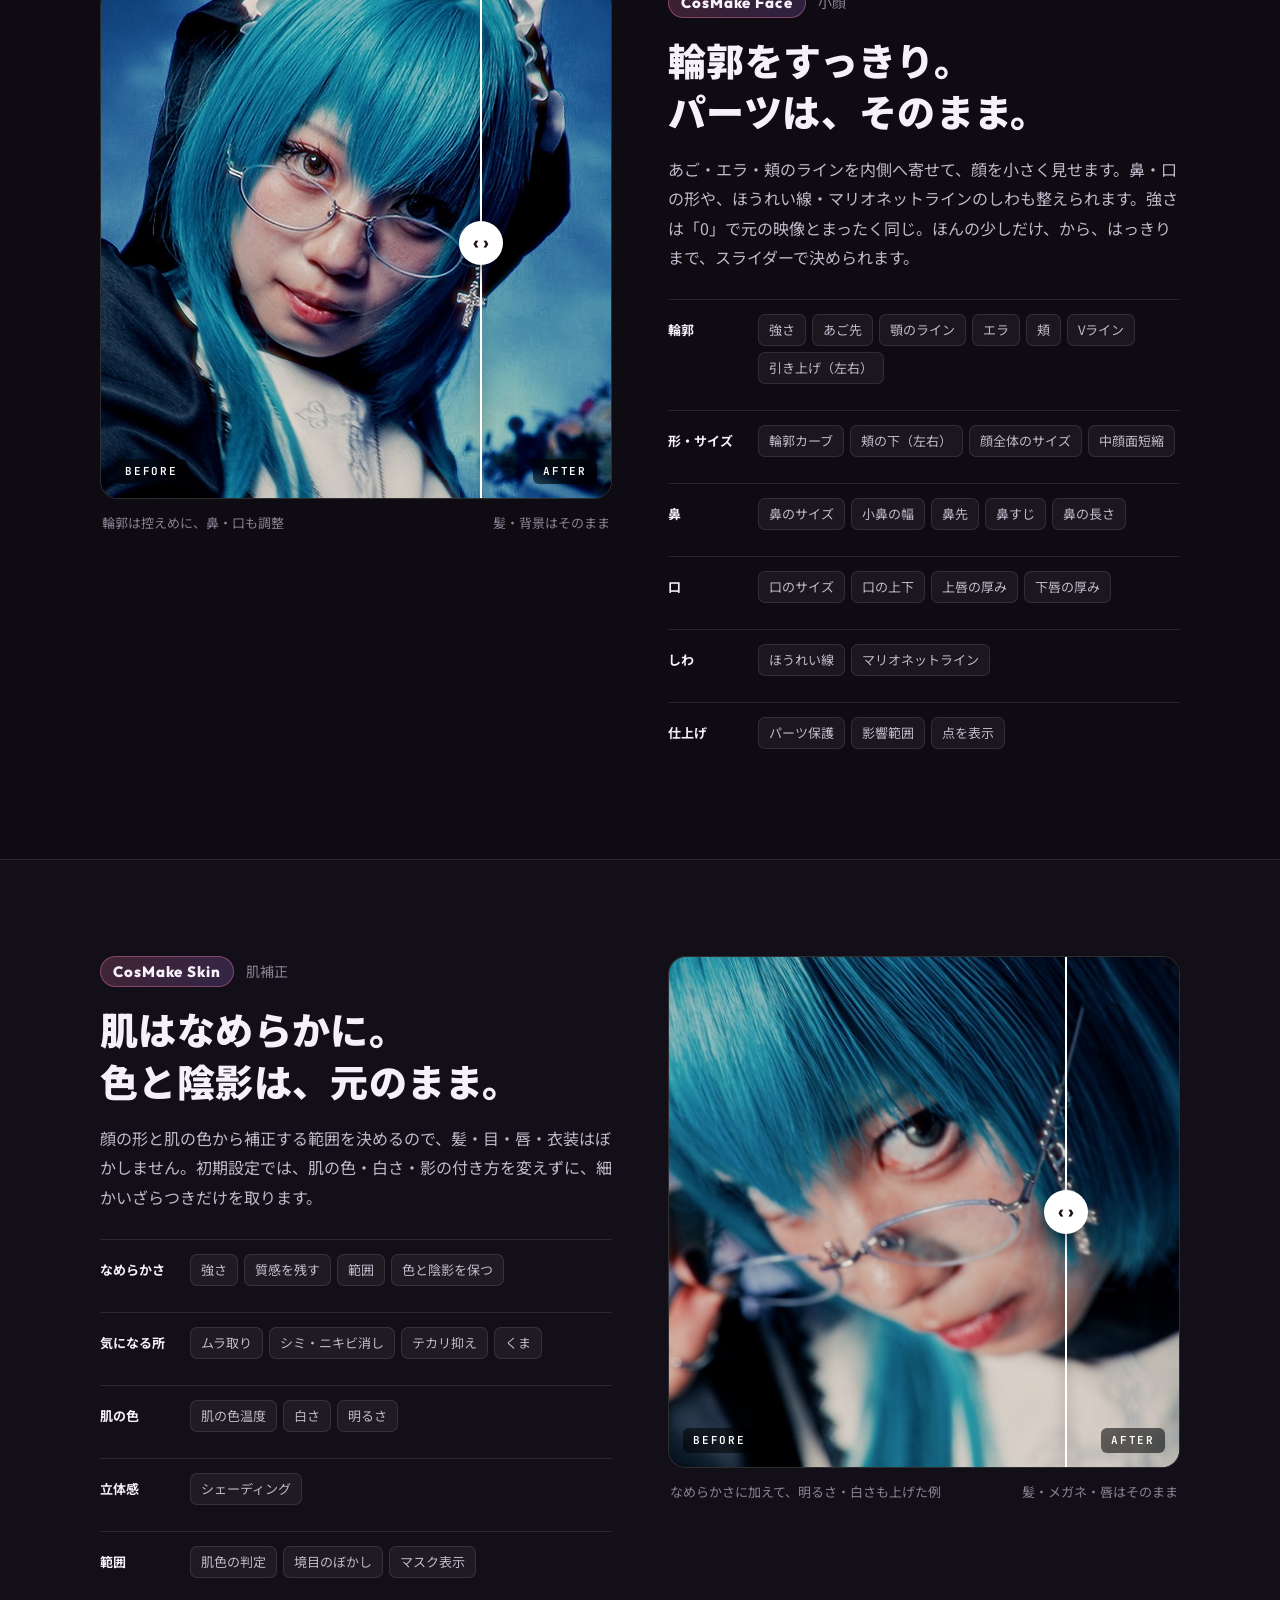
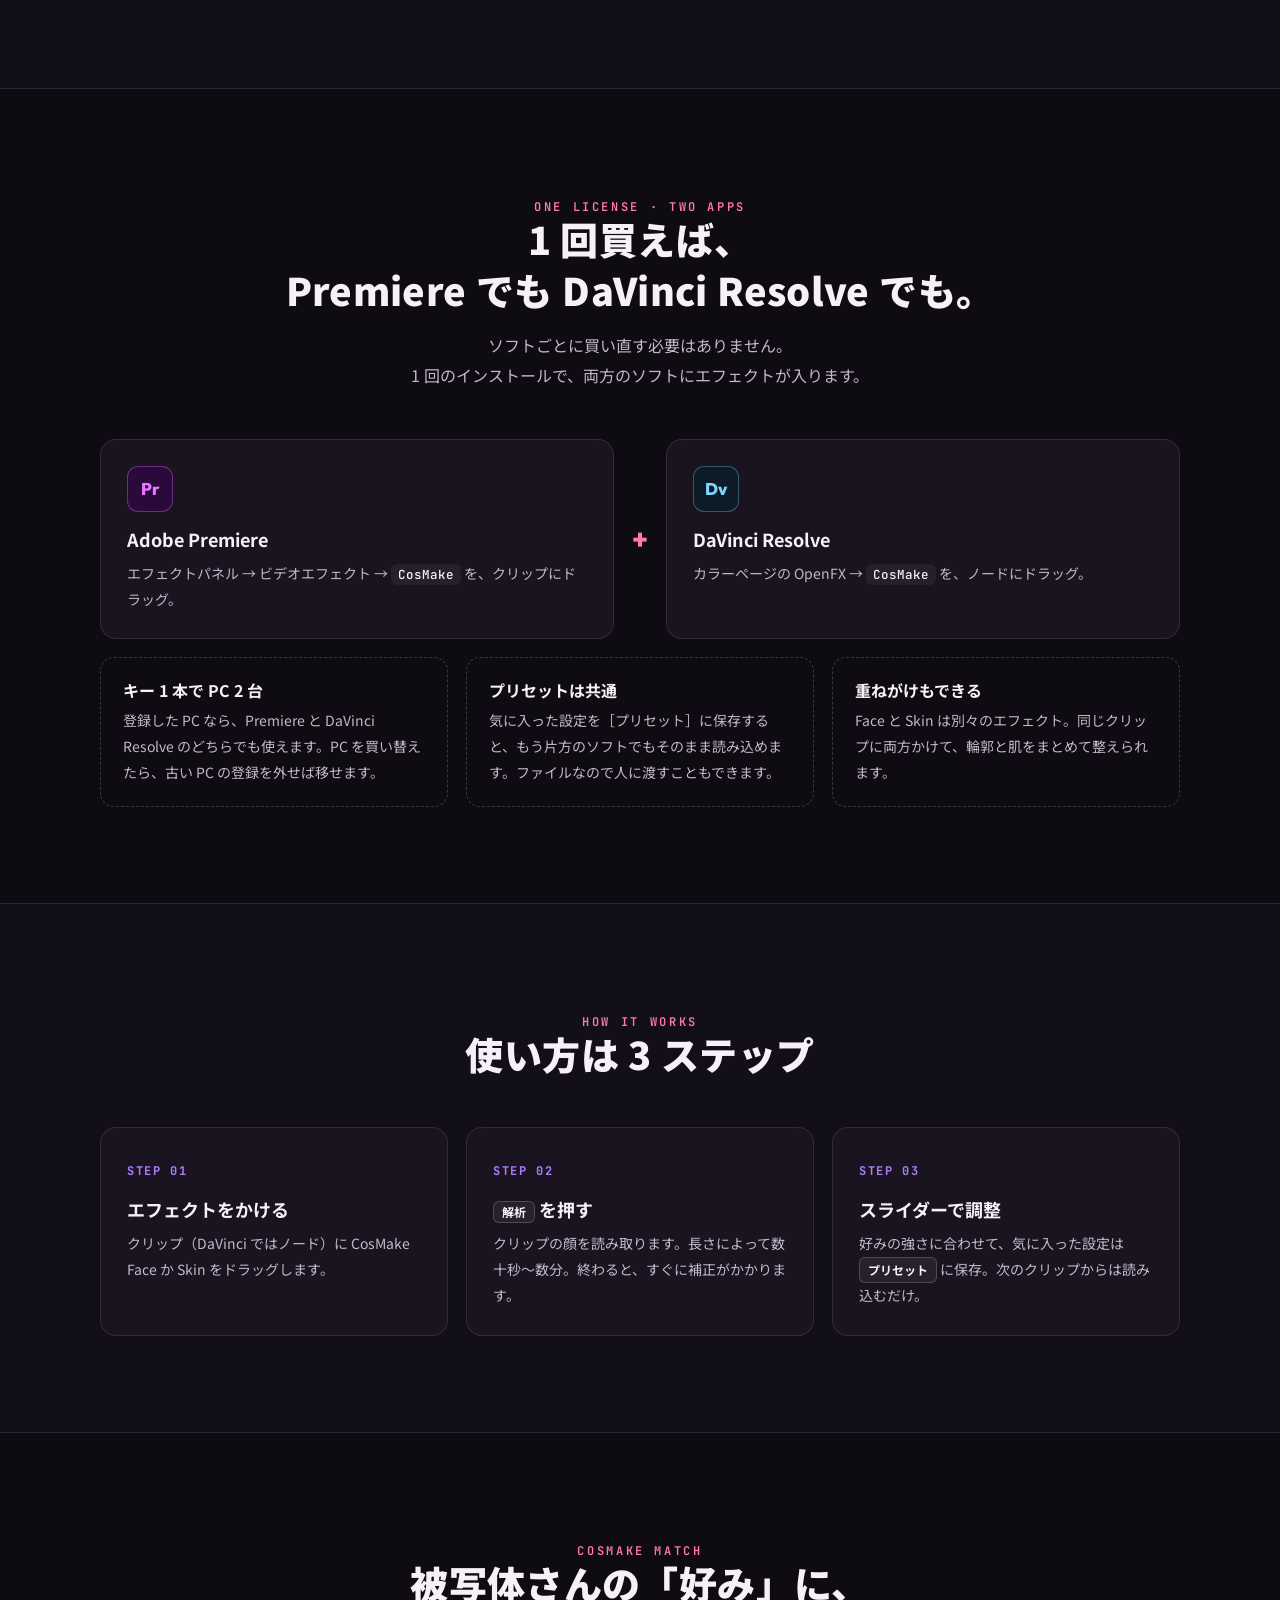
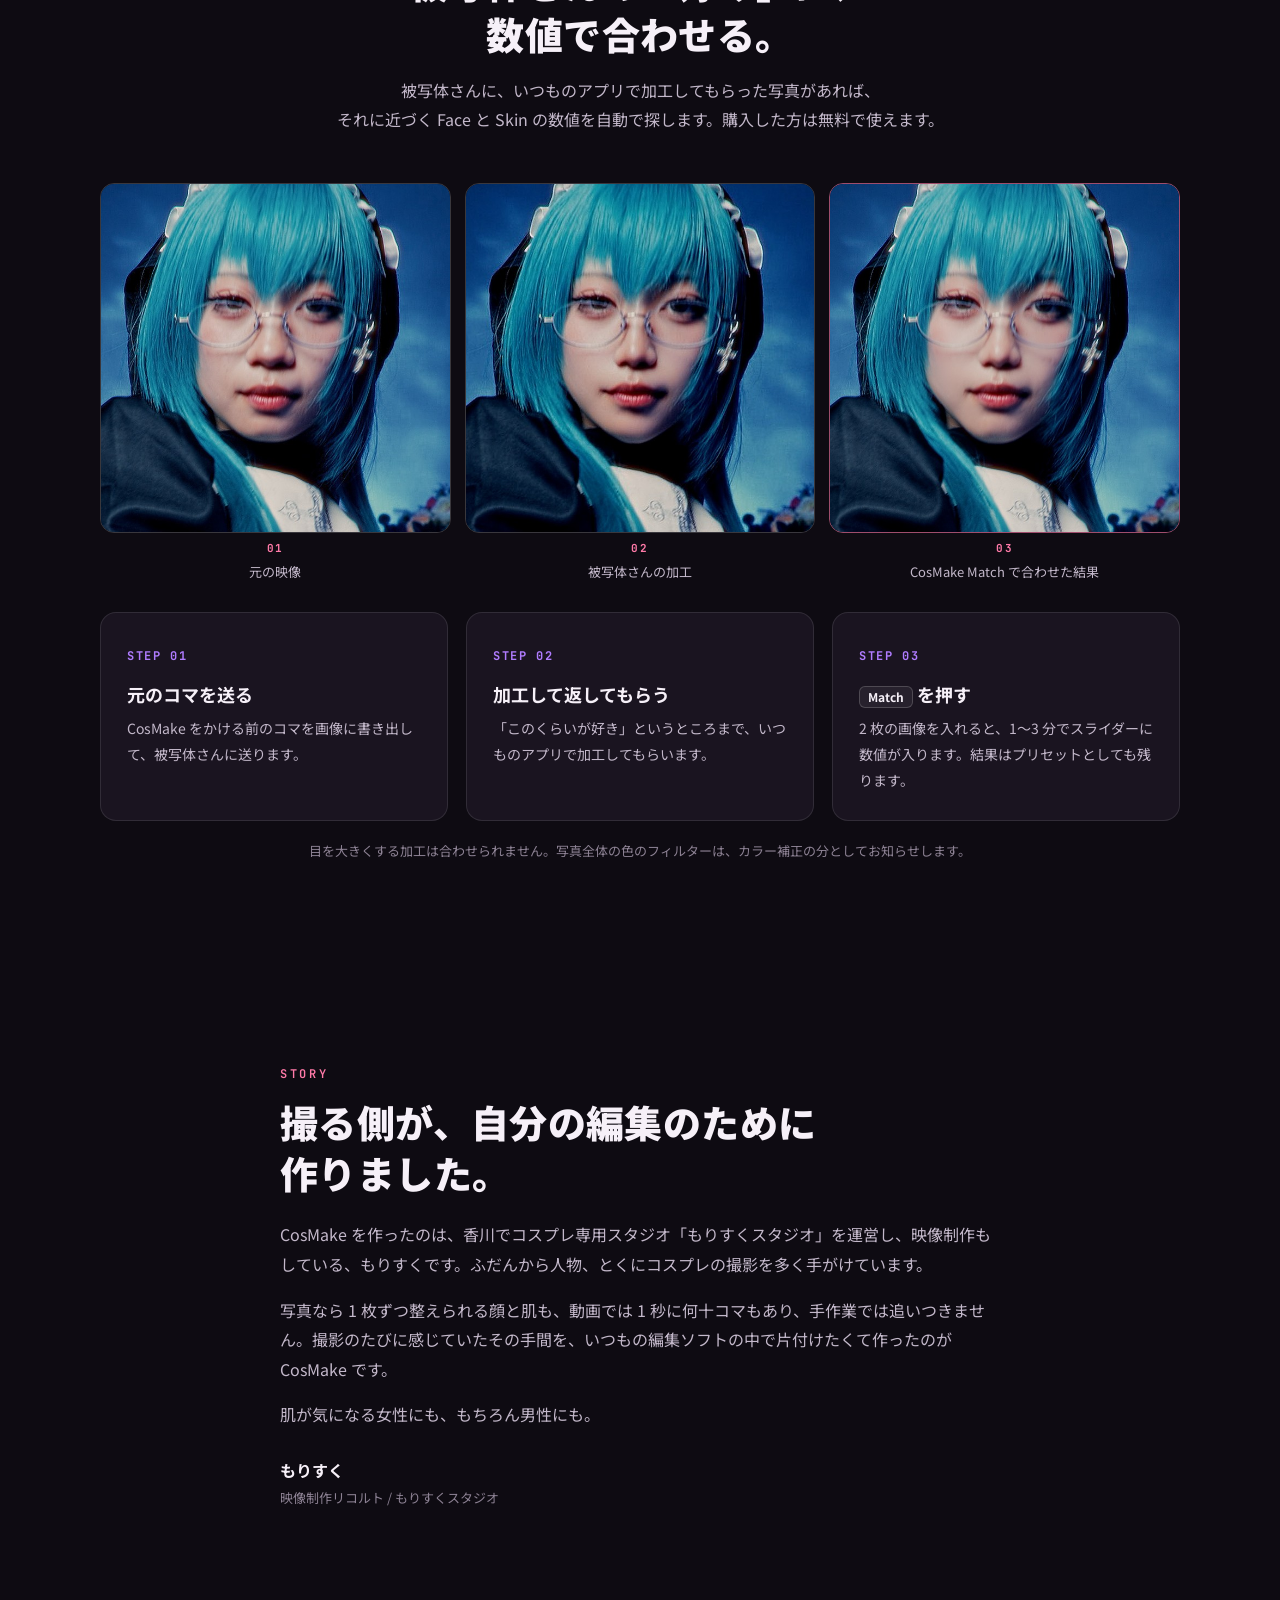
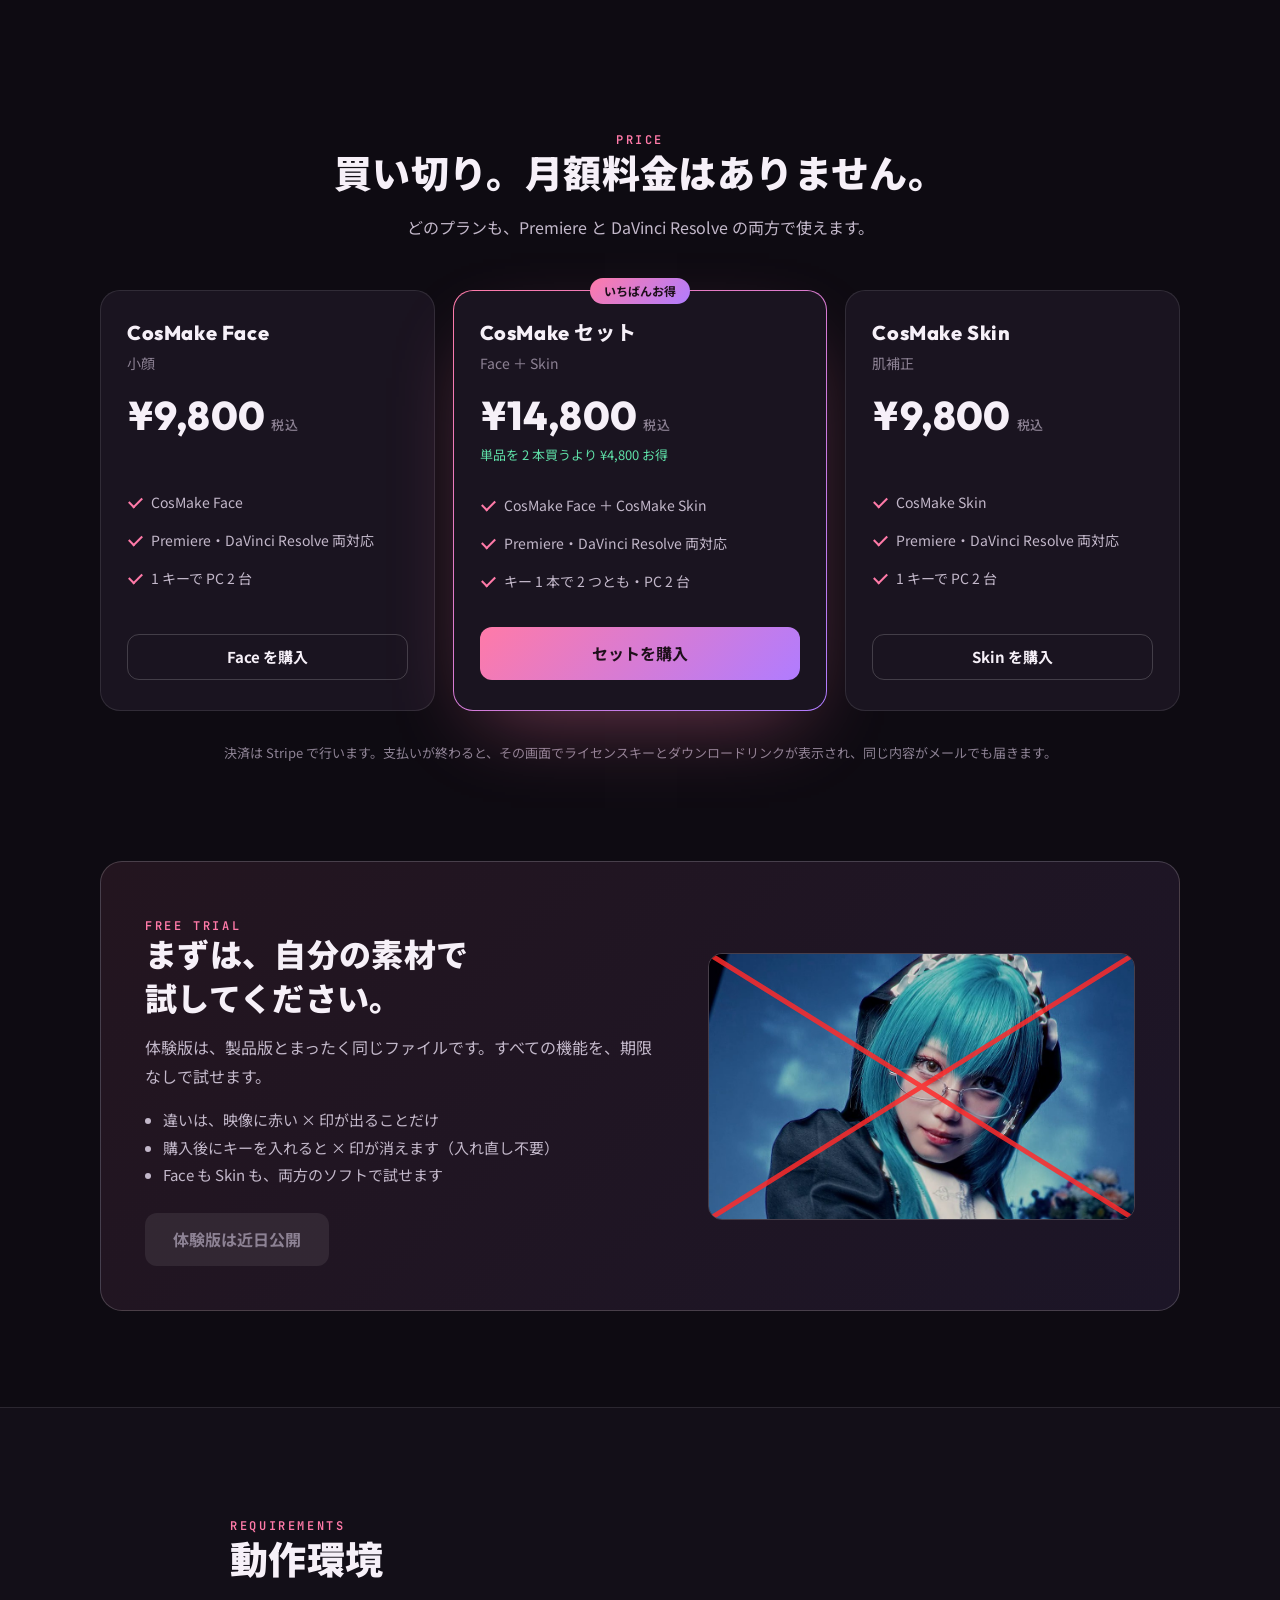
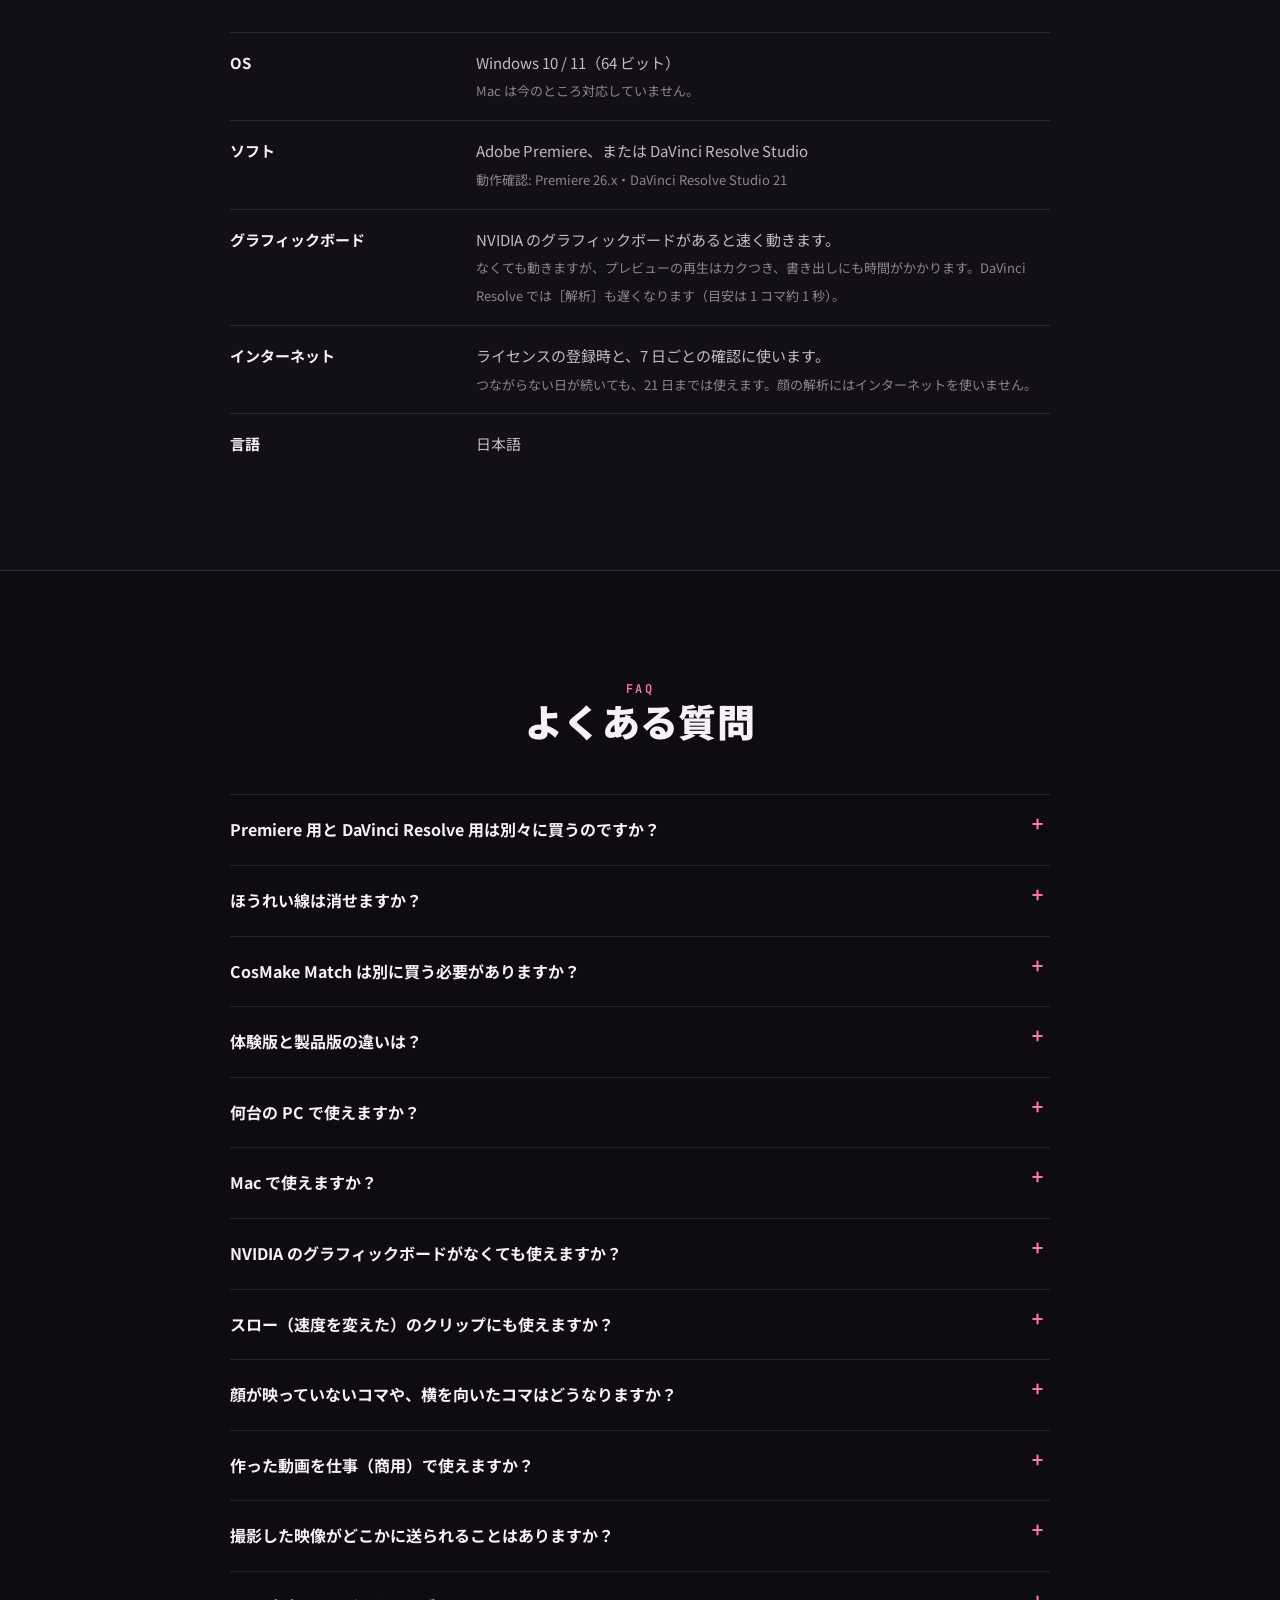
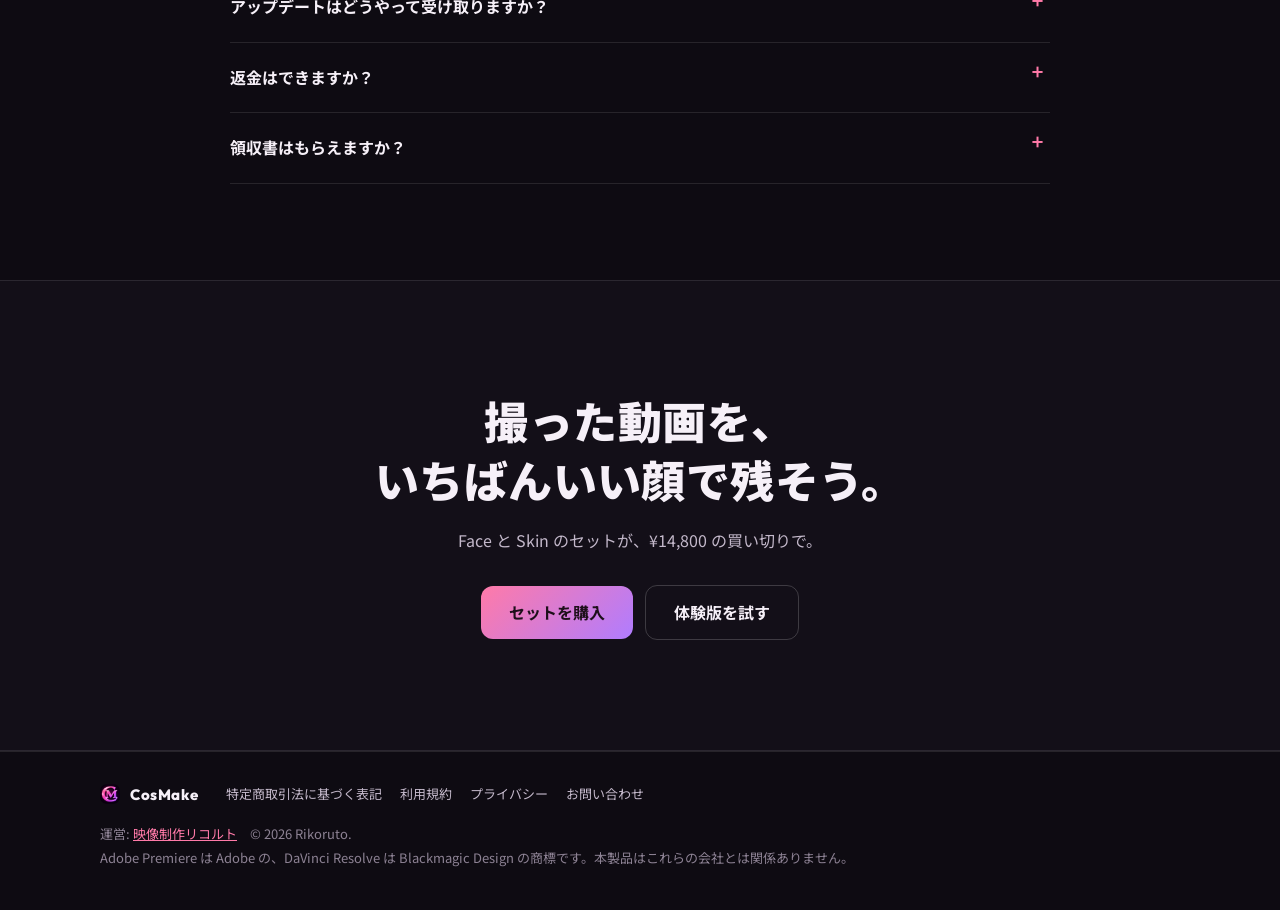
==== commit 0e594bcb: "CosMake: スマホでも比較動画が再生されるようにする（元の動画を見える大きさで canvas の下に置く・最初のタッチでも再生） Co-Authored-By: Claude Opus 5.5 " ====
--- a/cosmake/index.html
+++ b/cosmake/index.html
@@ -91,10 +91,13 @@
 .ba .knob::before{content:"‹ ›";color:#1d0f1a;font:700 20px/1 var(--disp);margin-top:-2px}
 .ba .tag{position:absolute;bottom:14px;font:600 11px/1 var(--mono);letter-spacing:.16em;color:#fff;background:rgba(0,0,0,.55);padding:7px 10px;border-radius:6px;pointer-events:none;backdrop-filter:blur(4px)}
 .ba .tag.l{left:14px}.ba .tag.r{right:14px}
-.ba canvas.vid{position:absolute;inset:0;width:100%;height:100%;opacity:0;transition:opacity .4s;pointer-events:none}
+.ba canvas.vid{position:absolute;inset:0;width:100%;height:100%;opacity:0;transition:opacity .4s;pointer-events:none;z-index:2}
 .ba canvas.vid.on{opacity:1}
-.ba video.src{position:absolute;left:0;top:0;width:2px;height:2px;opacity:0;pointer-events:none}
-.ba input{position:absolute;inset:0;width:100%;height:100%;opacity:0;margin:0;cursor:ew-resize}
+/* 動画の元（左半分=補正前・右半分=補正後）。スマホのブラウザーは「見えていない動画」を自動再生しないので、
+   箱いっぱいに左半分（補正前）を見せて canvas の下に置く（2026-11-23。前は 2px・透明で、スマホでは止まったままだった） */
+.ba video.src{position:absolute;inset:0;width:100%;height:100%;object-fit:cover;object-position:0 50%;pointer-events:none;z-index:1}
+.ba .bar,.ba .knob,.ba .tag{z-index:3}
+.ba input{position:absolute;inset:0;width:100%;height:100%;opacity:0;margin:0;cursor:ew-resize;z-index:4}
 .ba:focus-within{outline:2px solid var(--accent);outline-offset:3px}
 .cap{font-size:13px;color:var(--muted);margin:12px 2px 0;display:flex;justify-content:space-between;gap:12px;flex-wrap:wrap}
 .hero .ba{aspect-ratio:1/1;box-shadow:0 40px 90px -30px rgba(176,124,255,.45)}
@@ -695,8 +698,11 @@
     // 見えている間だけ再生。動画は商品の見本そのものなので、「アニメーションを減らす」設定の人にも再生する
     // （Windows でアニメーション効果を切っていると、前は最初のコマで止まって静止画に見えた。2026-11-23）
     if ("IntersectionObserver" in window) {
-      new IntersectionObserver((es) => { if (es[0].isIntersecting) v.play().catch(() => {}); else v.pause(); }, { threshold: .2 }).observe(ba);
-    }
+      new IntersectionObserver((es) => { v._vis = es[0].isIntersecting; if (v._vis) v.play().catch(() => {}); else v.pause(); }, { threshold: .2 }).observe(ba);
+    } else { v._vis = true; v.play().catch(() => {}); }
+    // iPhone の低電力モードなどで自動再生が止められたときは、画面に最初に触れたときに再生する
+    const kick = () => { if (v._vis && v.paused) v.play().catch(() => {}); };
+    ["touchstart", "pointerdown", "scroll"].forEach((t) => addEventListener(t, kick, { passive: true }));
   });
 
   // ----- スクロールで表示 -----
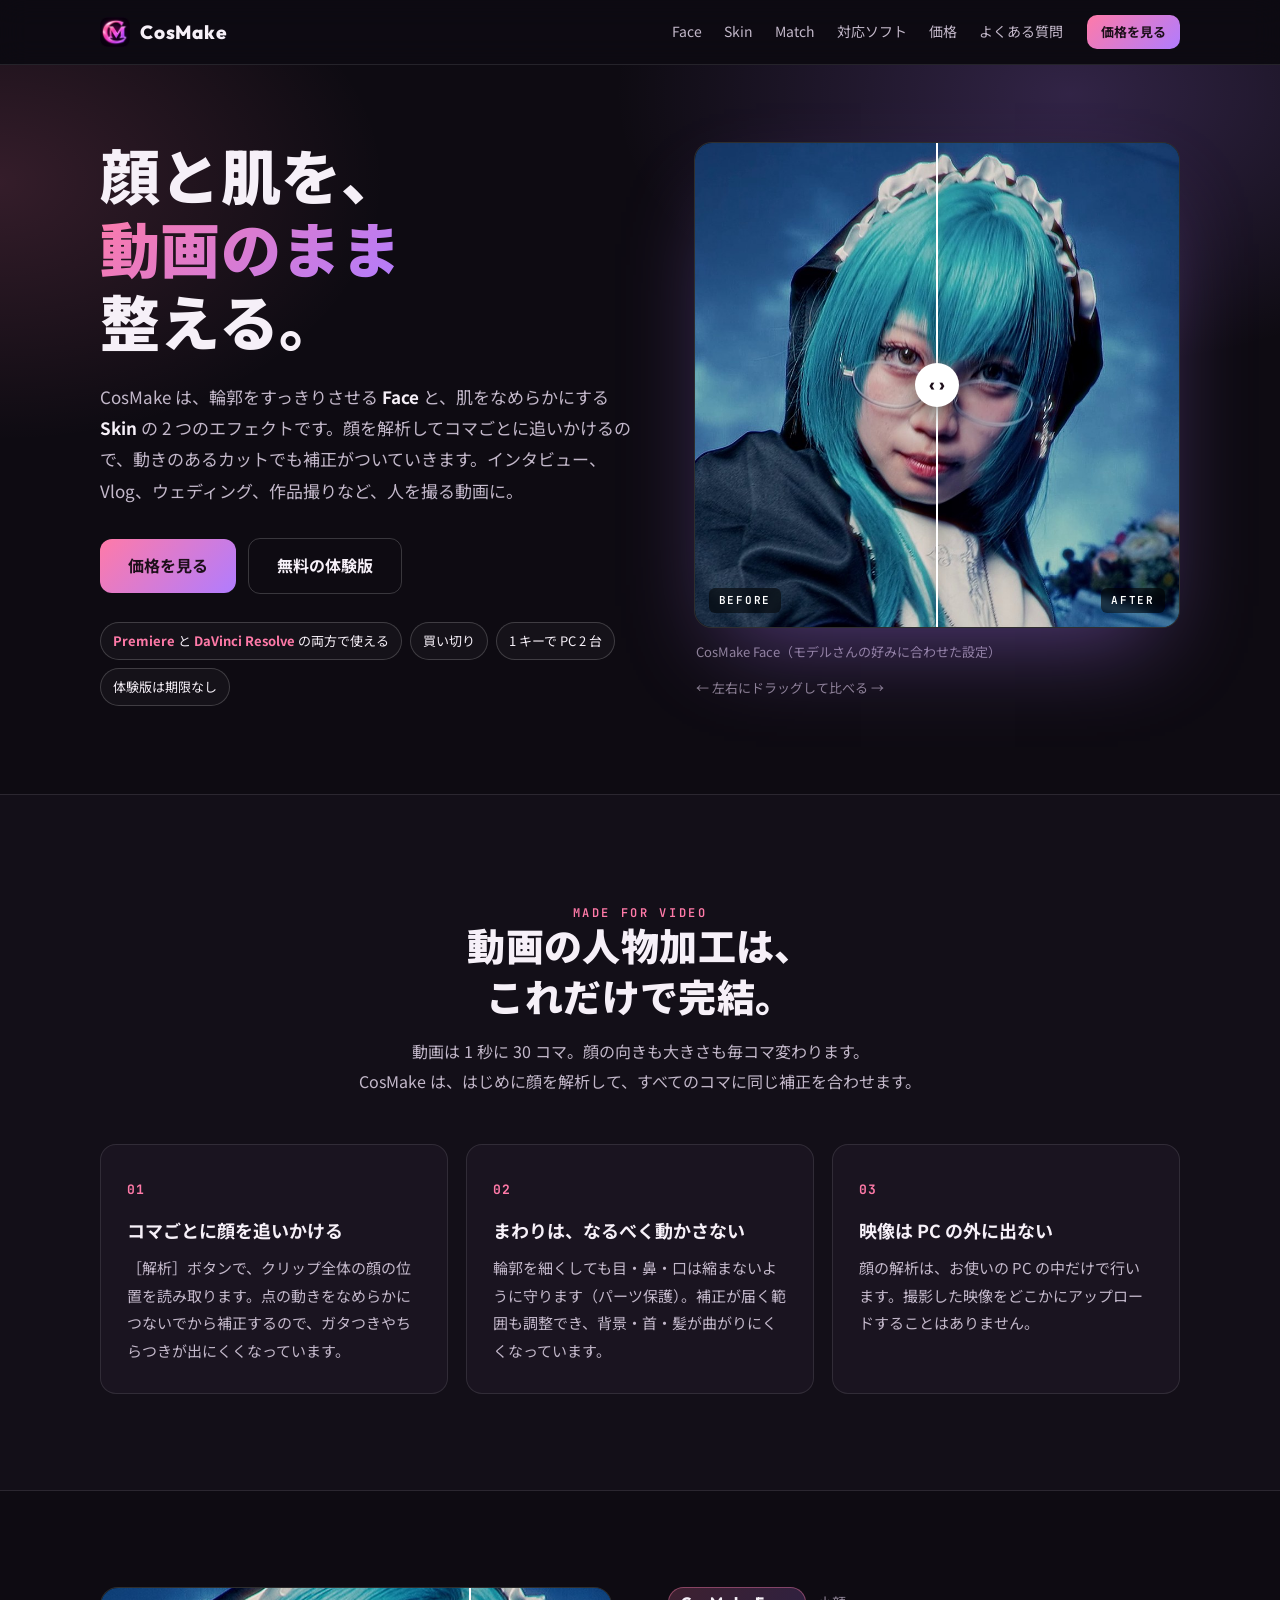
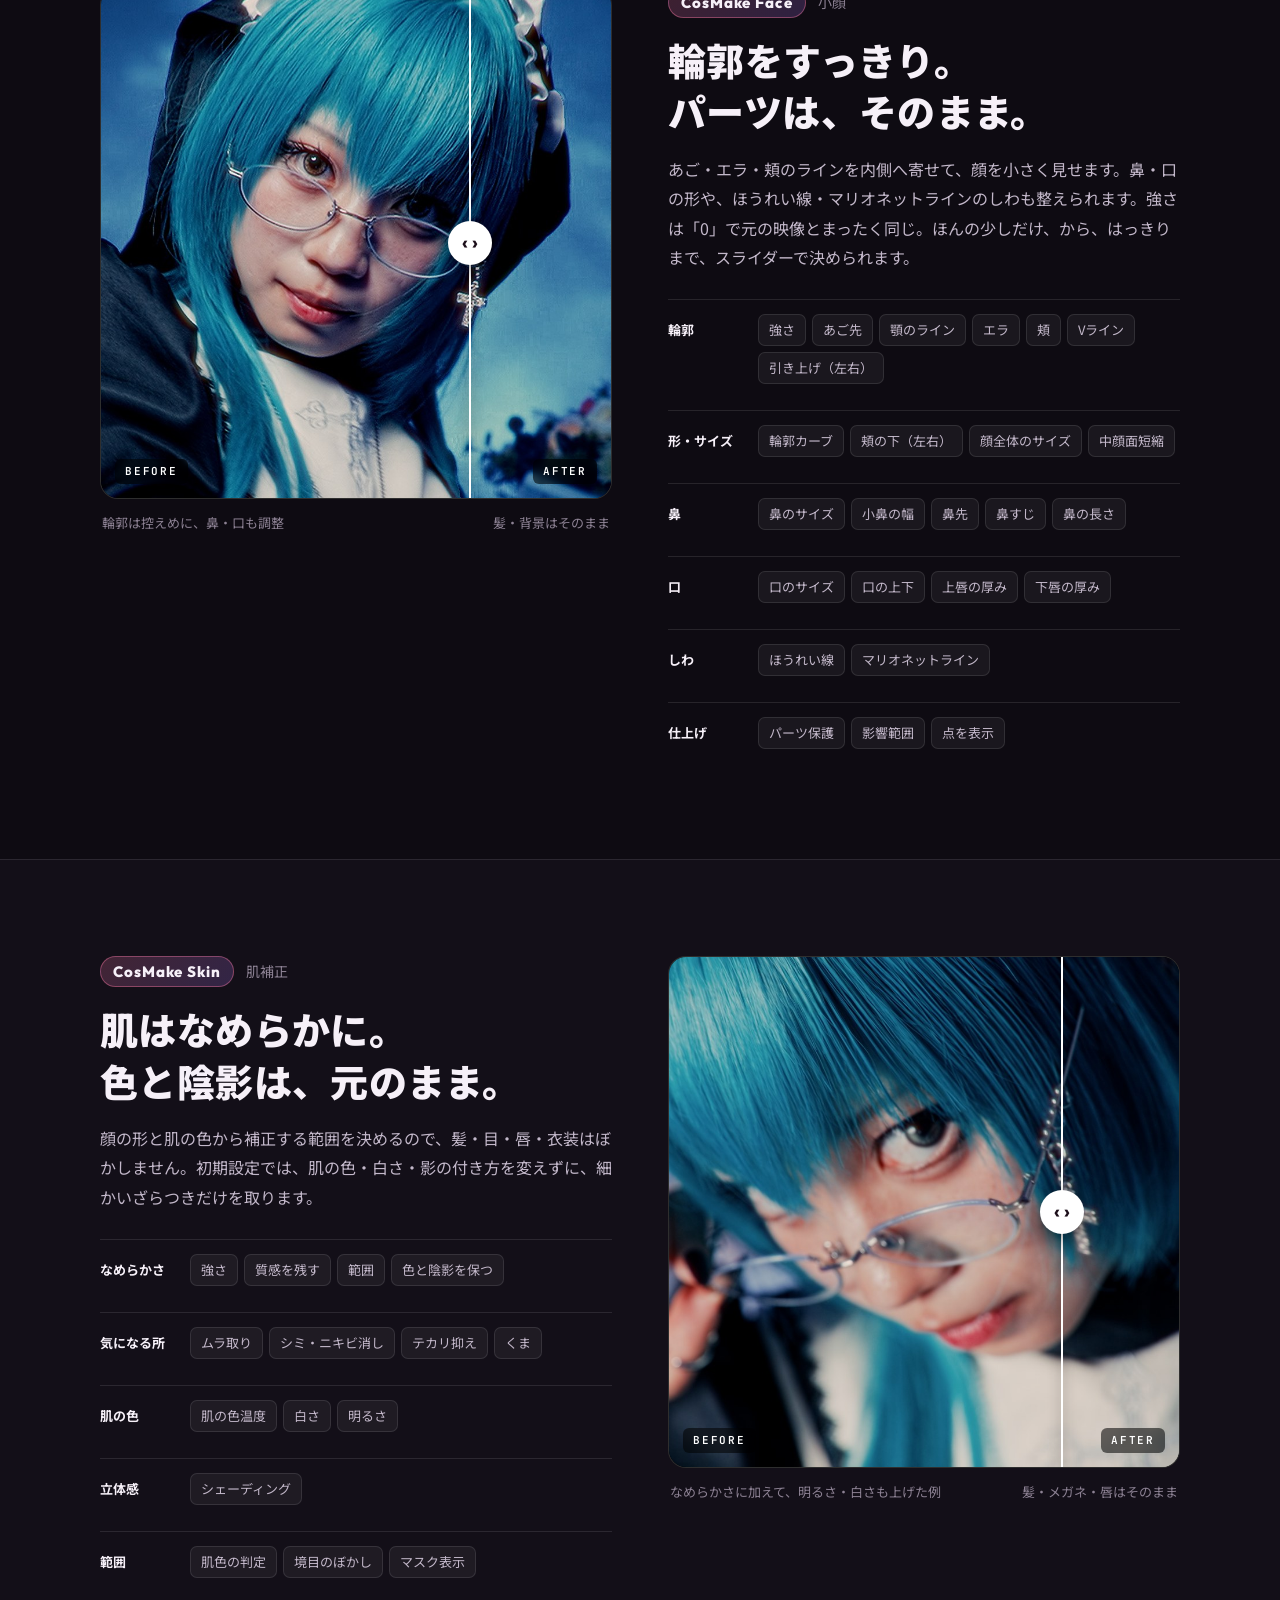
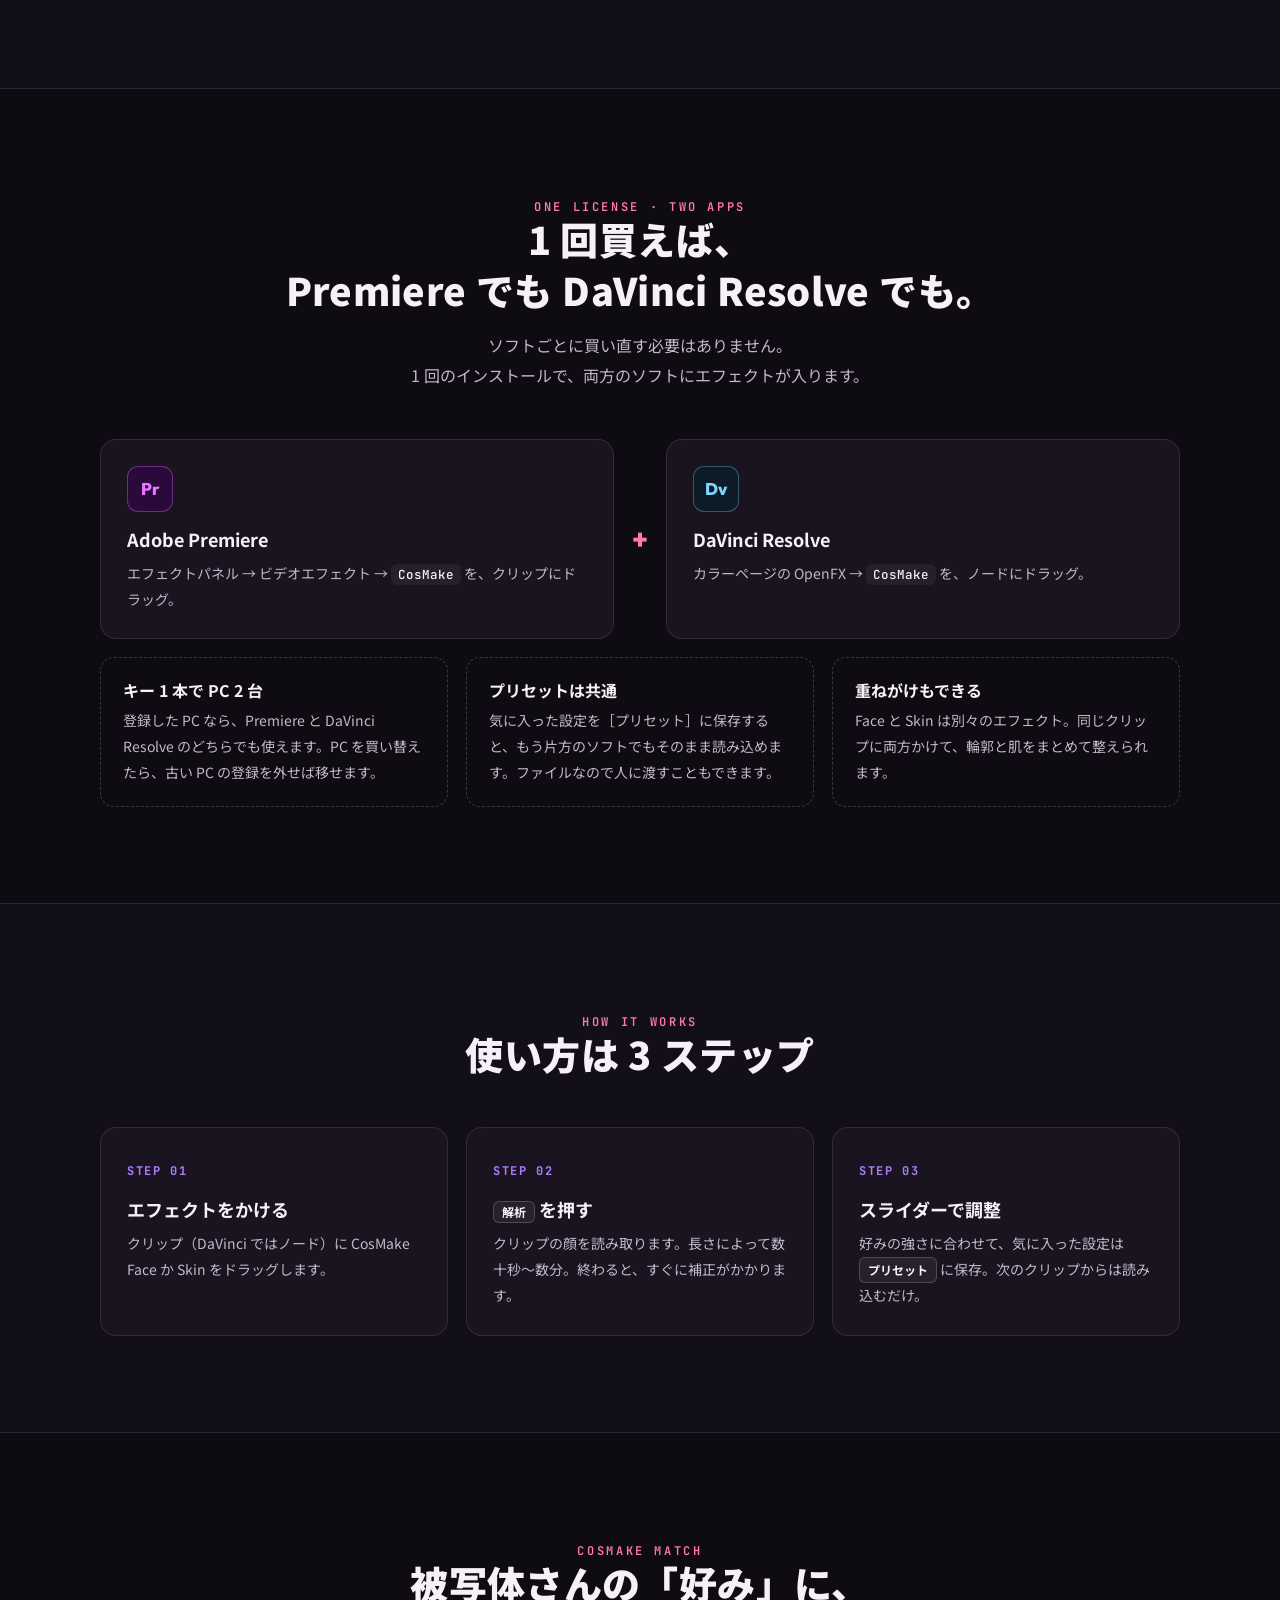
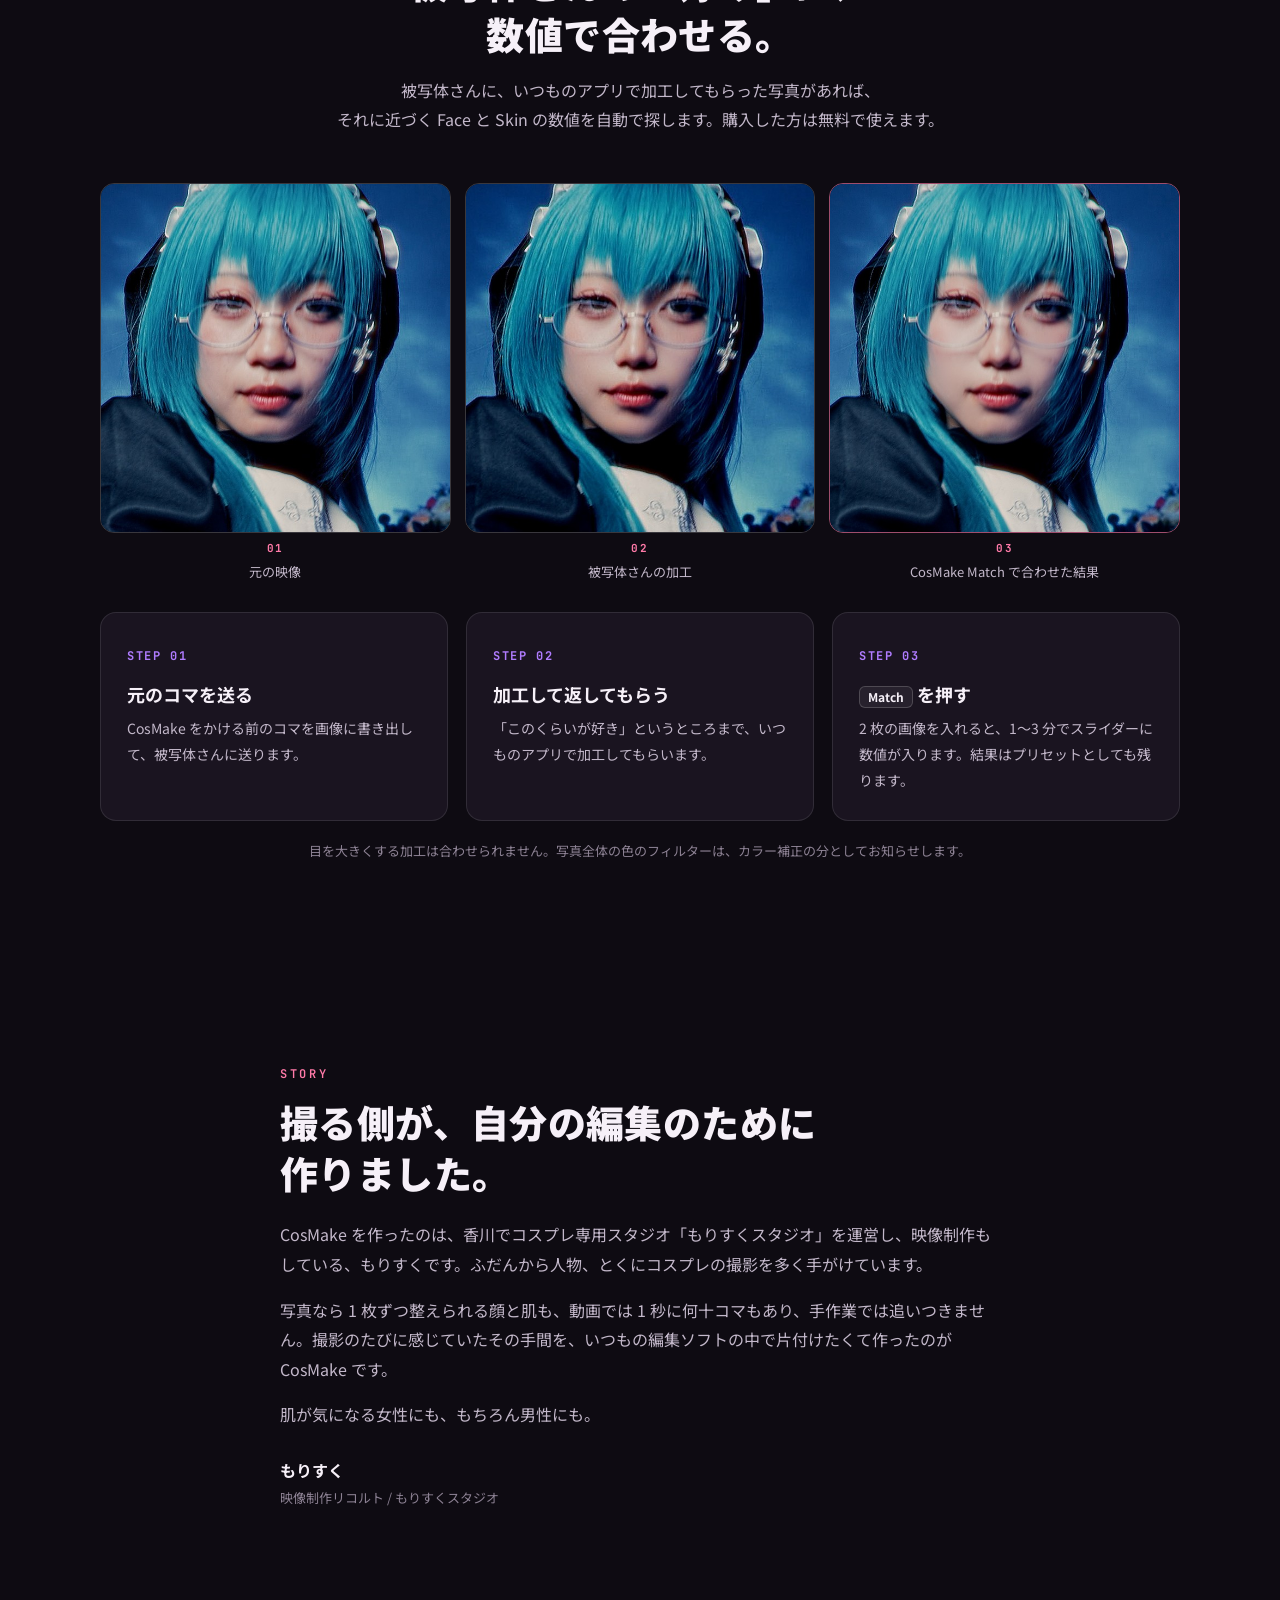
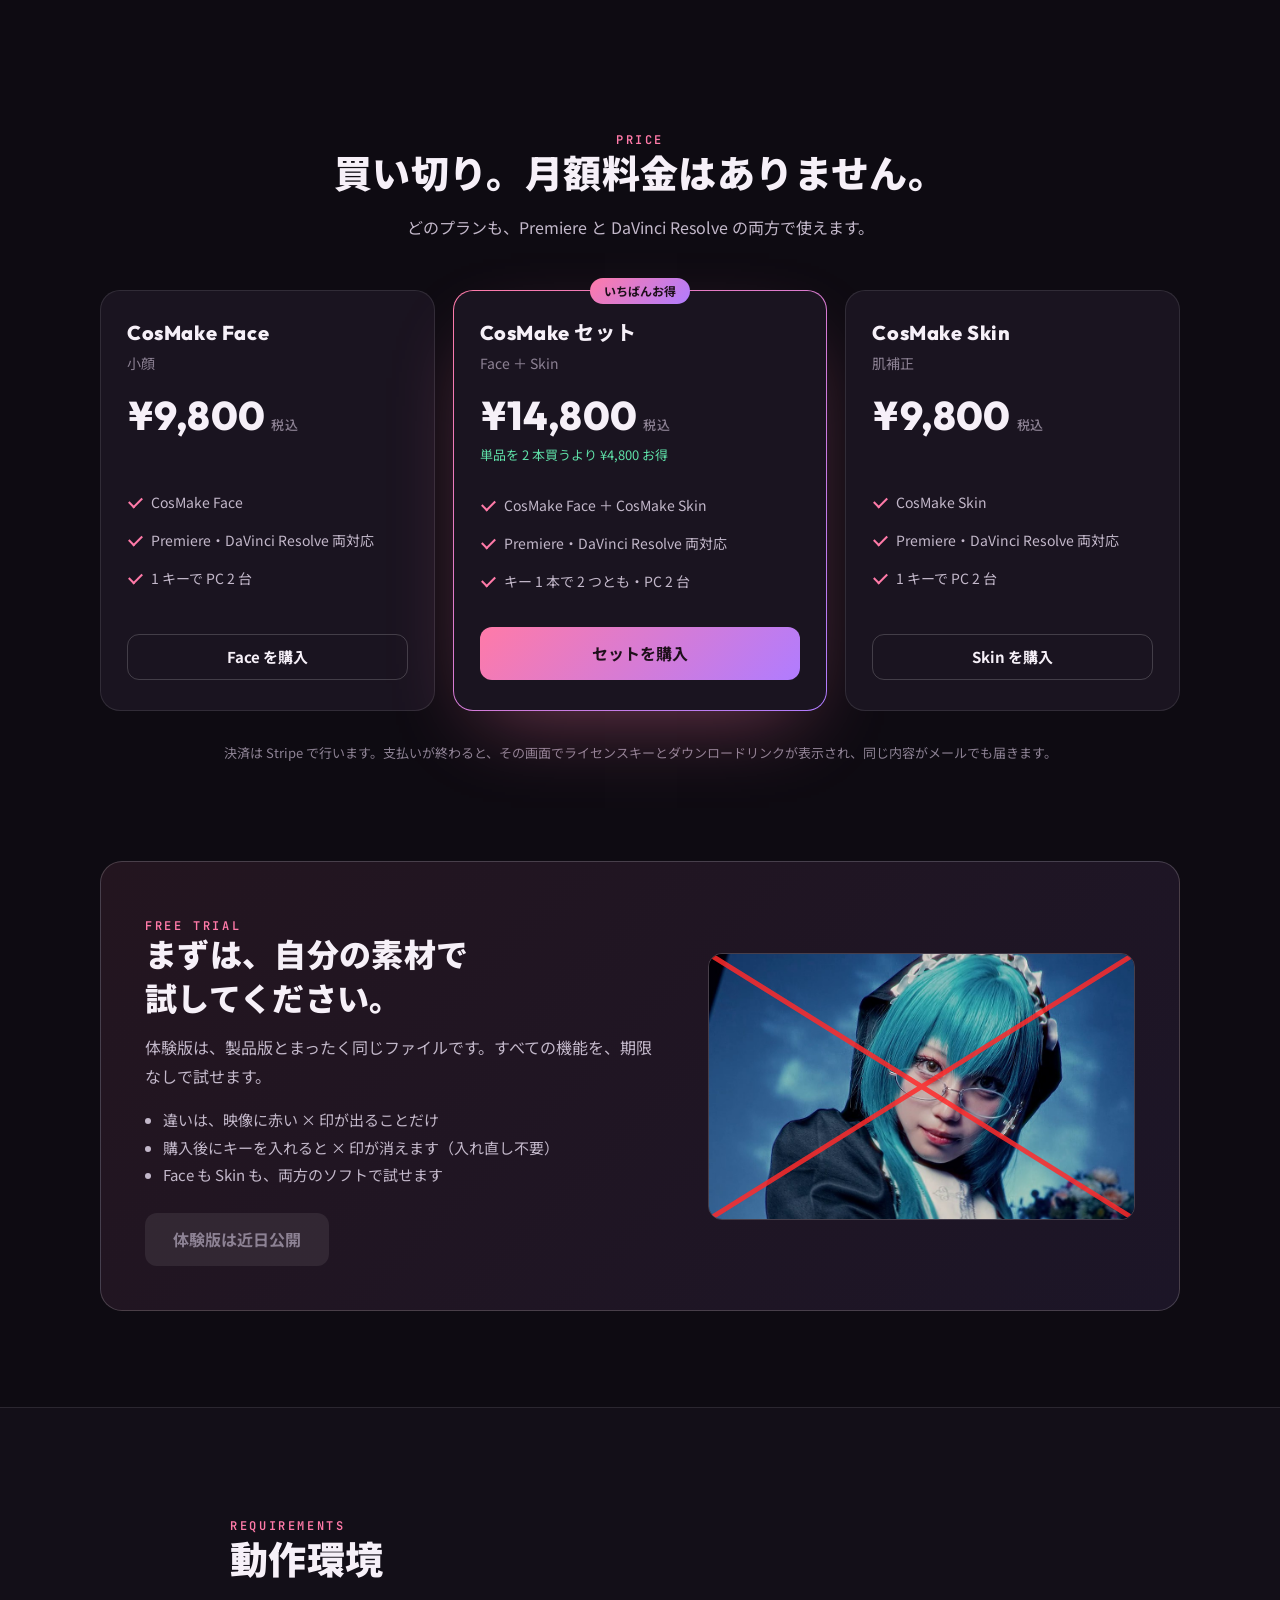
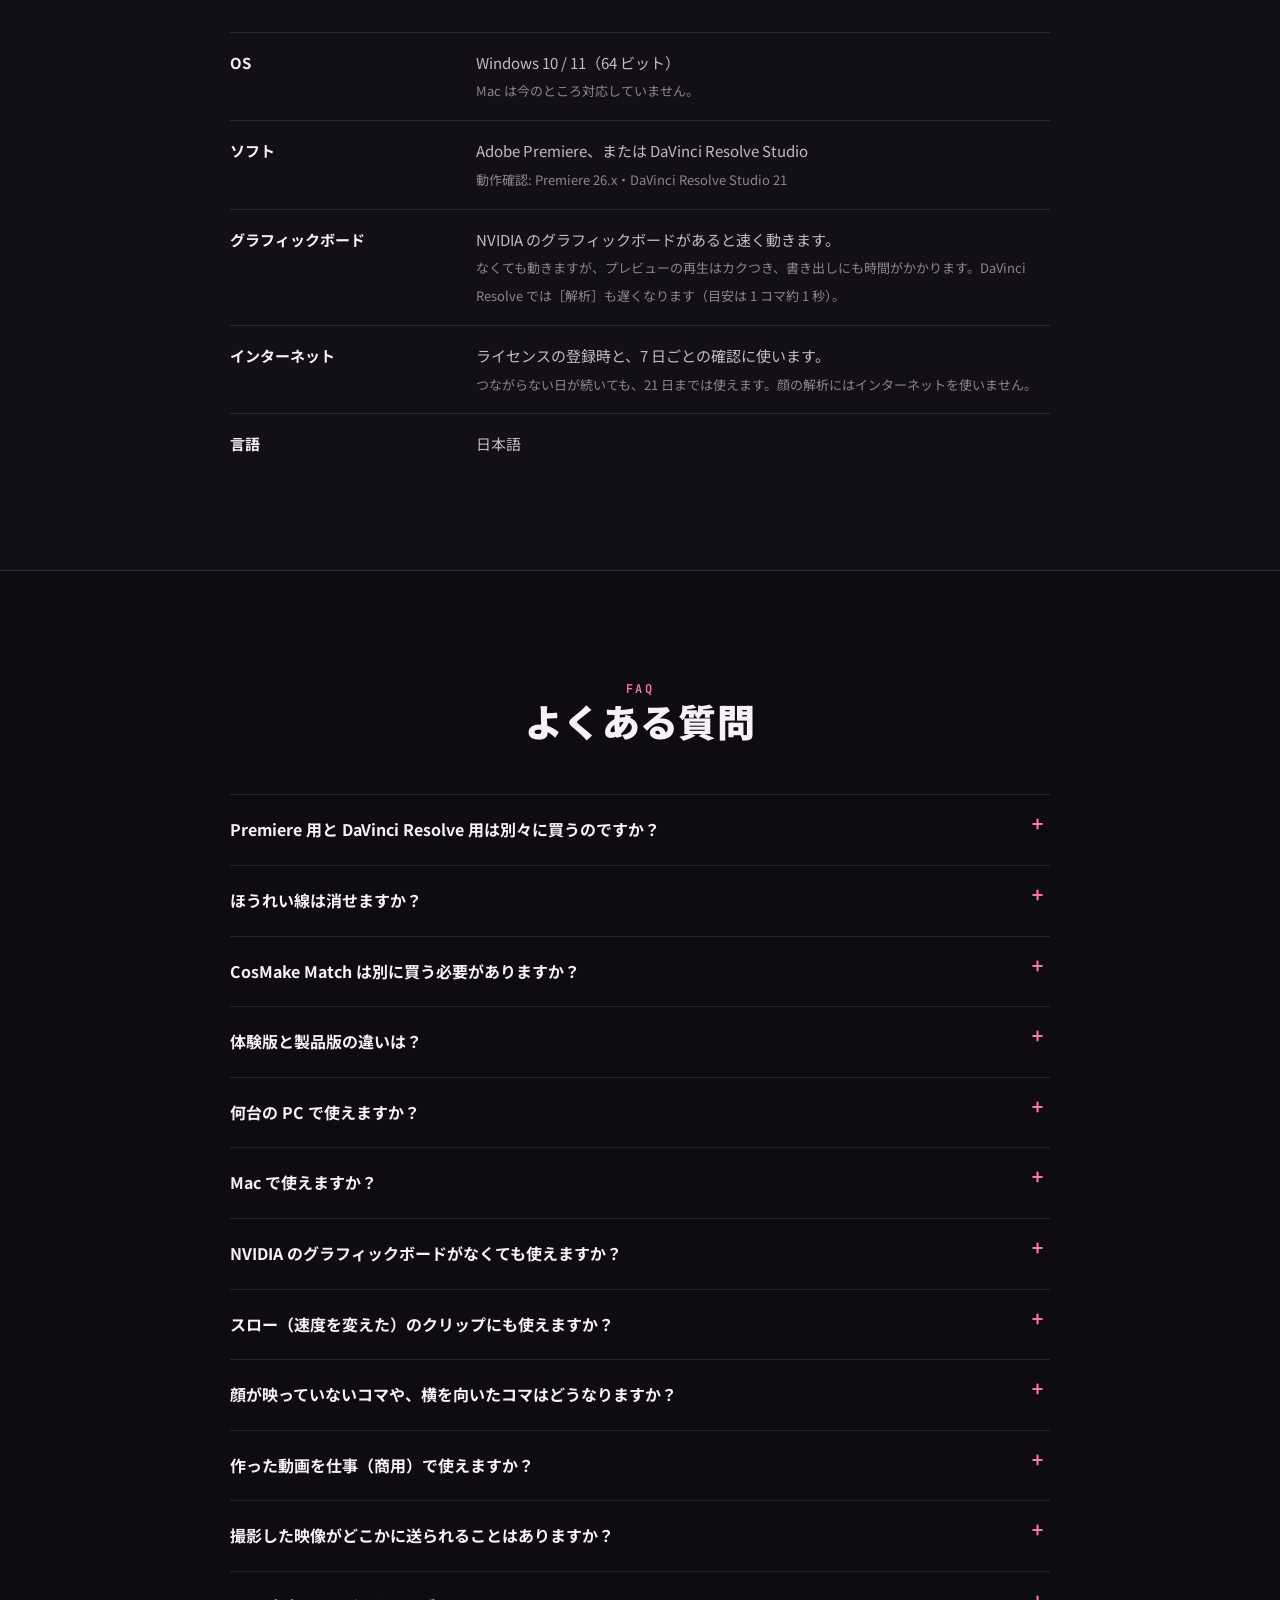
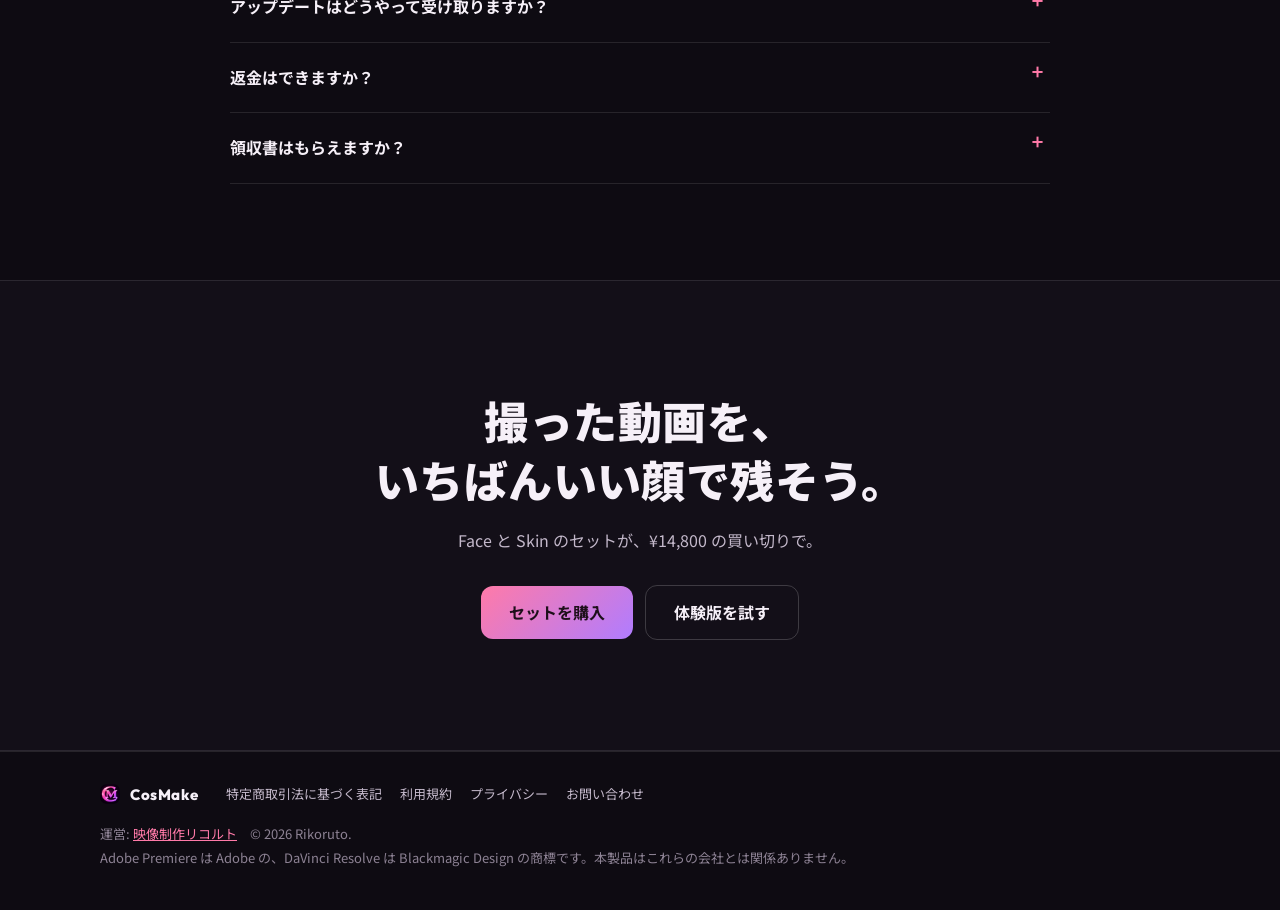
==== commit ce1a9f35: "CosMake: ほかの人物のサンプル欄を用意（config.js の samples が空の間は表示しない） Co-Authored-By: Claude Opus 5.5 <noreply@ant" ====
--- a/cosmake/index.html
+++ b/cosmake/index.html
@@ -152,6 +152,10 @@
 .step .n{font:700 12px/1 var(--mono);letter-spacing:.14em;color:var(--accent2)}
 .step h3{margin:12px 0 8px}
 .step p{margin:0;font-size:14px}
+.samples{display:grid;grid-template-columns:repeat(2,1fr);gap:28px}
+@media (max-width:760px){.samples{grid-template-columns:1fr}}
+.samples .ba{aspect-ratio:1/1}
+.samples .cap b{color:var(--ink);font-weight:700}
 .trio{display:grid;grid-template-columns:repeat(3,1fr);gap:14px;margin:0 0 28px}
 .trio figure{margin:0}
 .trio img{display:block;width:100%;aspect-ratio:1;object-fit:cover;border-radius:14px;border:1px solid var(--line2)}
@@ -351,6 +355,20 @@
         <div class="group"><dt>範囲</dt><dd><span>肌色の判定</span><span>境目のぼかし</span><span>マスク表示</span></dd></div>
       </dl>
     </div>
+  </div>
+</section>
+
+<!-- ================= SAMPLES ================= -->
+<!-- ほかの人物のサンプル。assets/config.js の samples に並べた分だけ、カードを作って表示する（空なら隠したまま） -->
+<section id="samples" hidden>
+  <div class="wrap">
+    <div class="sec-head center">
+      <p class="eyebrow">Samples</p>
+      <h2>ほかの人でも、<br><span class="nb">こう変わります。</span></h2>
+      <p>年齢・性別・メガネ・笑顔など、いろいろな顔で試した例です。<br>左右にドラッグして比べられます。</p>
+    </div>
+    <div class="samples js-samples"></div>
+    <p class="note" style="text-align:center;margin-top:18px">サンプルの映像は、ストック素材（Envato Elements）に CosMake をかけたものです。</p>
   </div>
 </section>
 
@@ -641,6 +659,27 @@
   [["js-x", C.xUrl], ["js-yt", C.youtubeUrl], ["js-dc", C.discordUrl]].forEach(([c, u]) => {
     document.querySelectorAll("." + c).forEach((a) => { if (u) { a.href = u; a.target = "_blank"; a.rel = "noopener"; } else a.hidden = true; });
   });
+
+  // ----- ほかの人物のサンプル（config.js の samples から作る）-----
+  const SM = Array.isArray(C.samples) ? C.samples.filter((x) => x && x.video) : [];
+  if (SM.length) {
+    const box = document.querySelector(".js-samples");
+    const esc = (t) => String(t || "").replace(/[&<>"]/g, (c) => ({ "&": "&amp;", "<": "&lt;", ">": "&gt;", '"': "&quot;" }[c]));
+    box.innerHTML = SM.map((x) => `
+      <div class="reveal">
+        <div class="ba js-ba">
+          <img class="before" src="${esc(x.before)}" alt="${esc(x.label)}（補正前）" loading="lazy">
+          <img class="after" src="${esc(x.after)}" alt="${esc(x.label)}（補正後）" loading="lazy">
+          <canvas class="vid" width="720" height="720" aria-hidden="true"></canvas>
+          <video class="src" src="${esc(x.video)}" muted loop playsinline preload="metadata" aria-hidden="true" tabindex="-1"></video>
+          <span class="bar"></span><span class="knob"></span>
+          <span class="tag l">BEFORE</span><span class="tag r">AFTER</span>
+          <input type="range" min="0" max="100" value="50" aria-label="補正前と補正後の境目">
+        </div>
+        <p class="cap"><span><b>${esc(x.label)}</b></span><span>${esc(x.fx)}</span></p>
+      </div>`).join("");
+    document.getElementById("samples").hidden = false;
+  }
 
   // ----- ビフォーアフター -----
   const reduce = matchMedia("(prefers-reduced-motion: reduce)").matches;
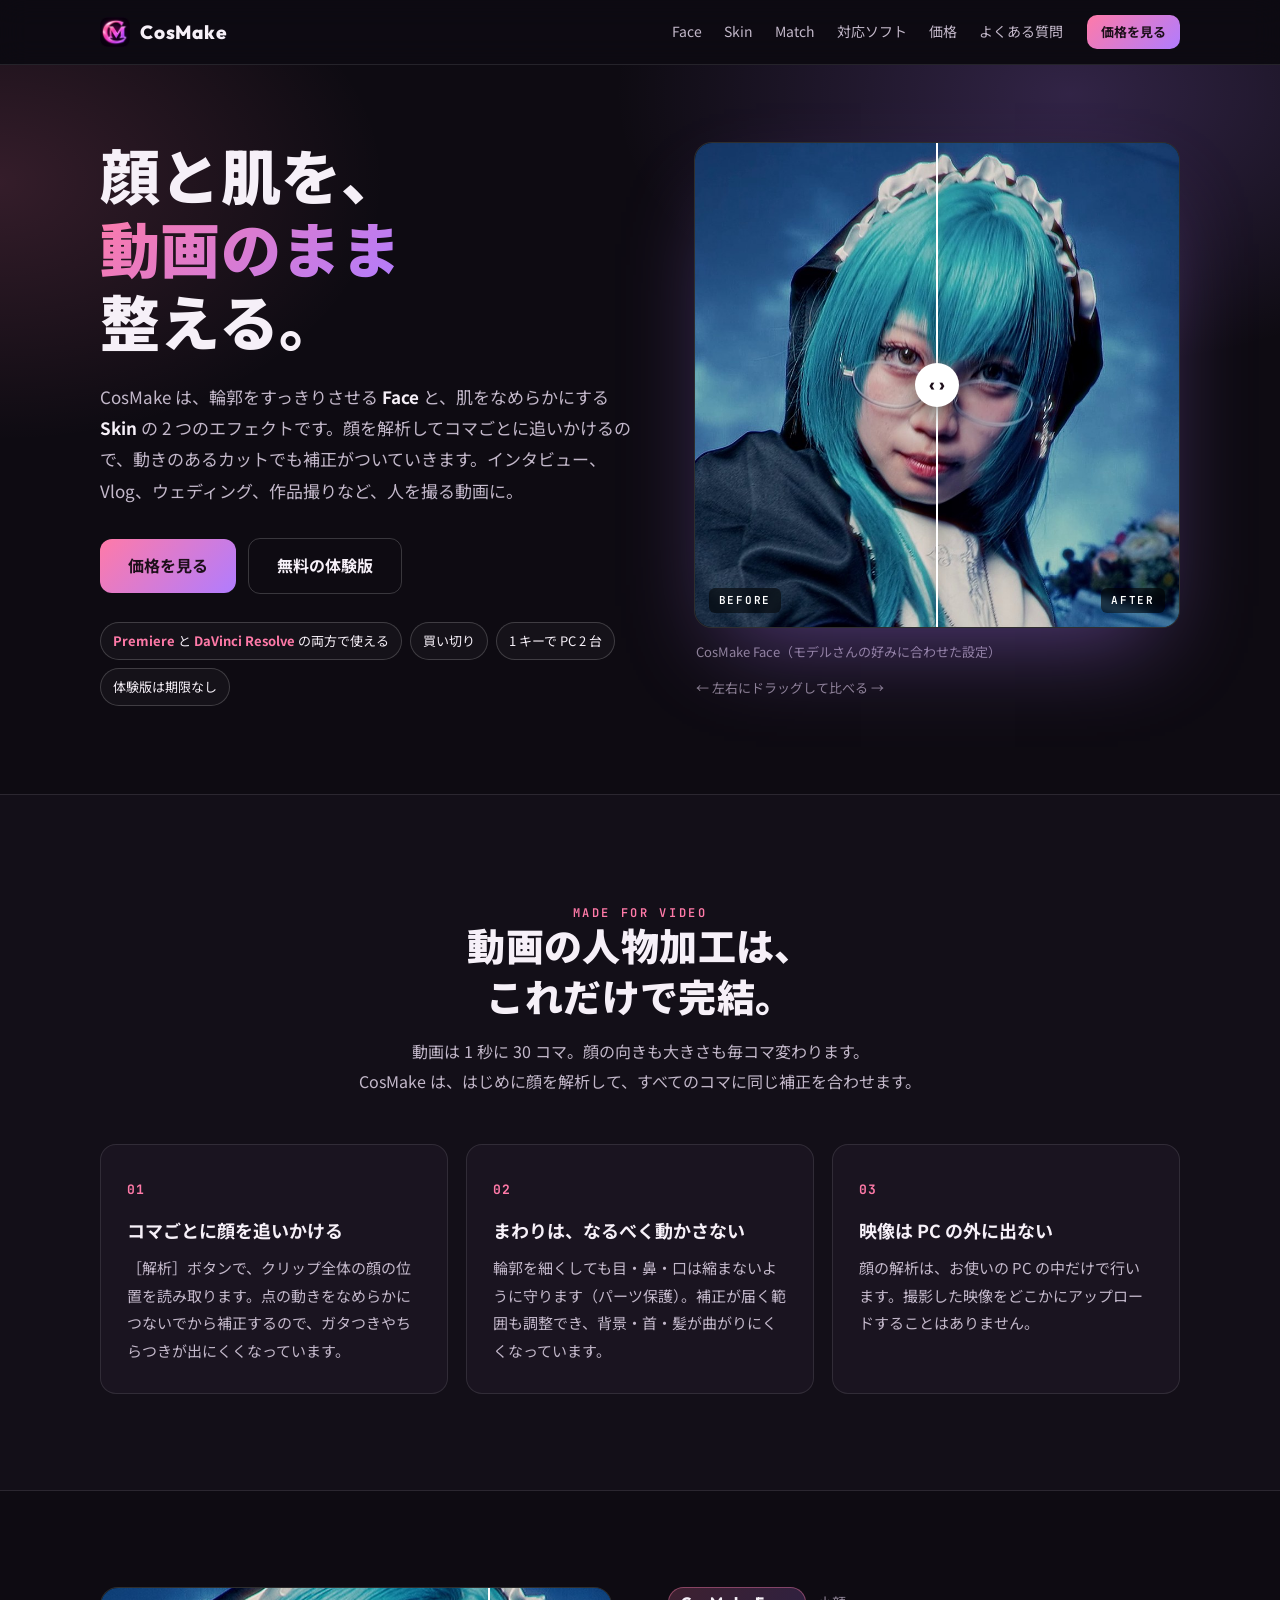
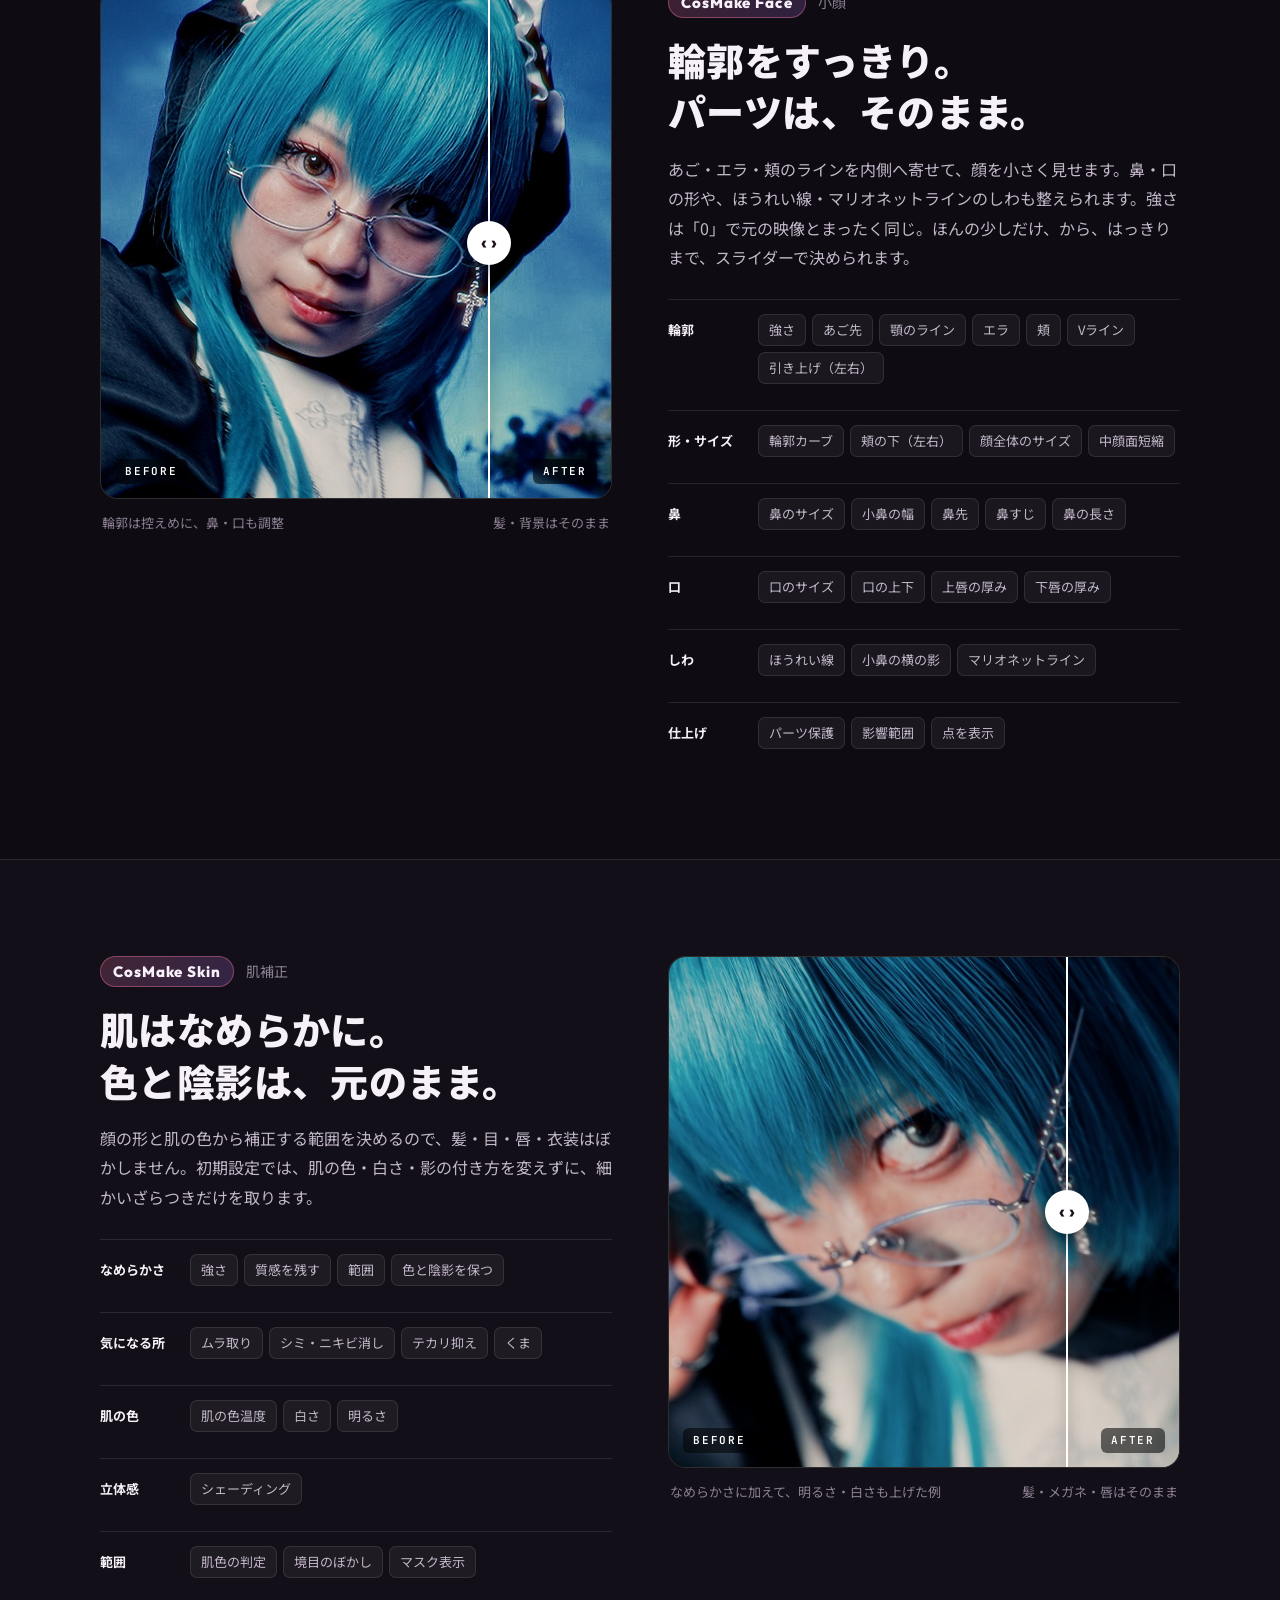
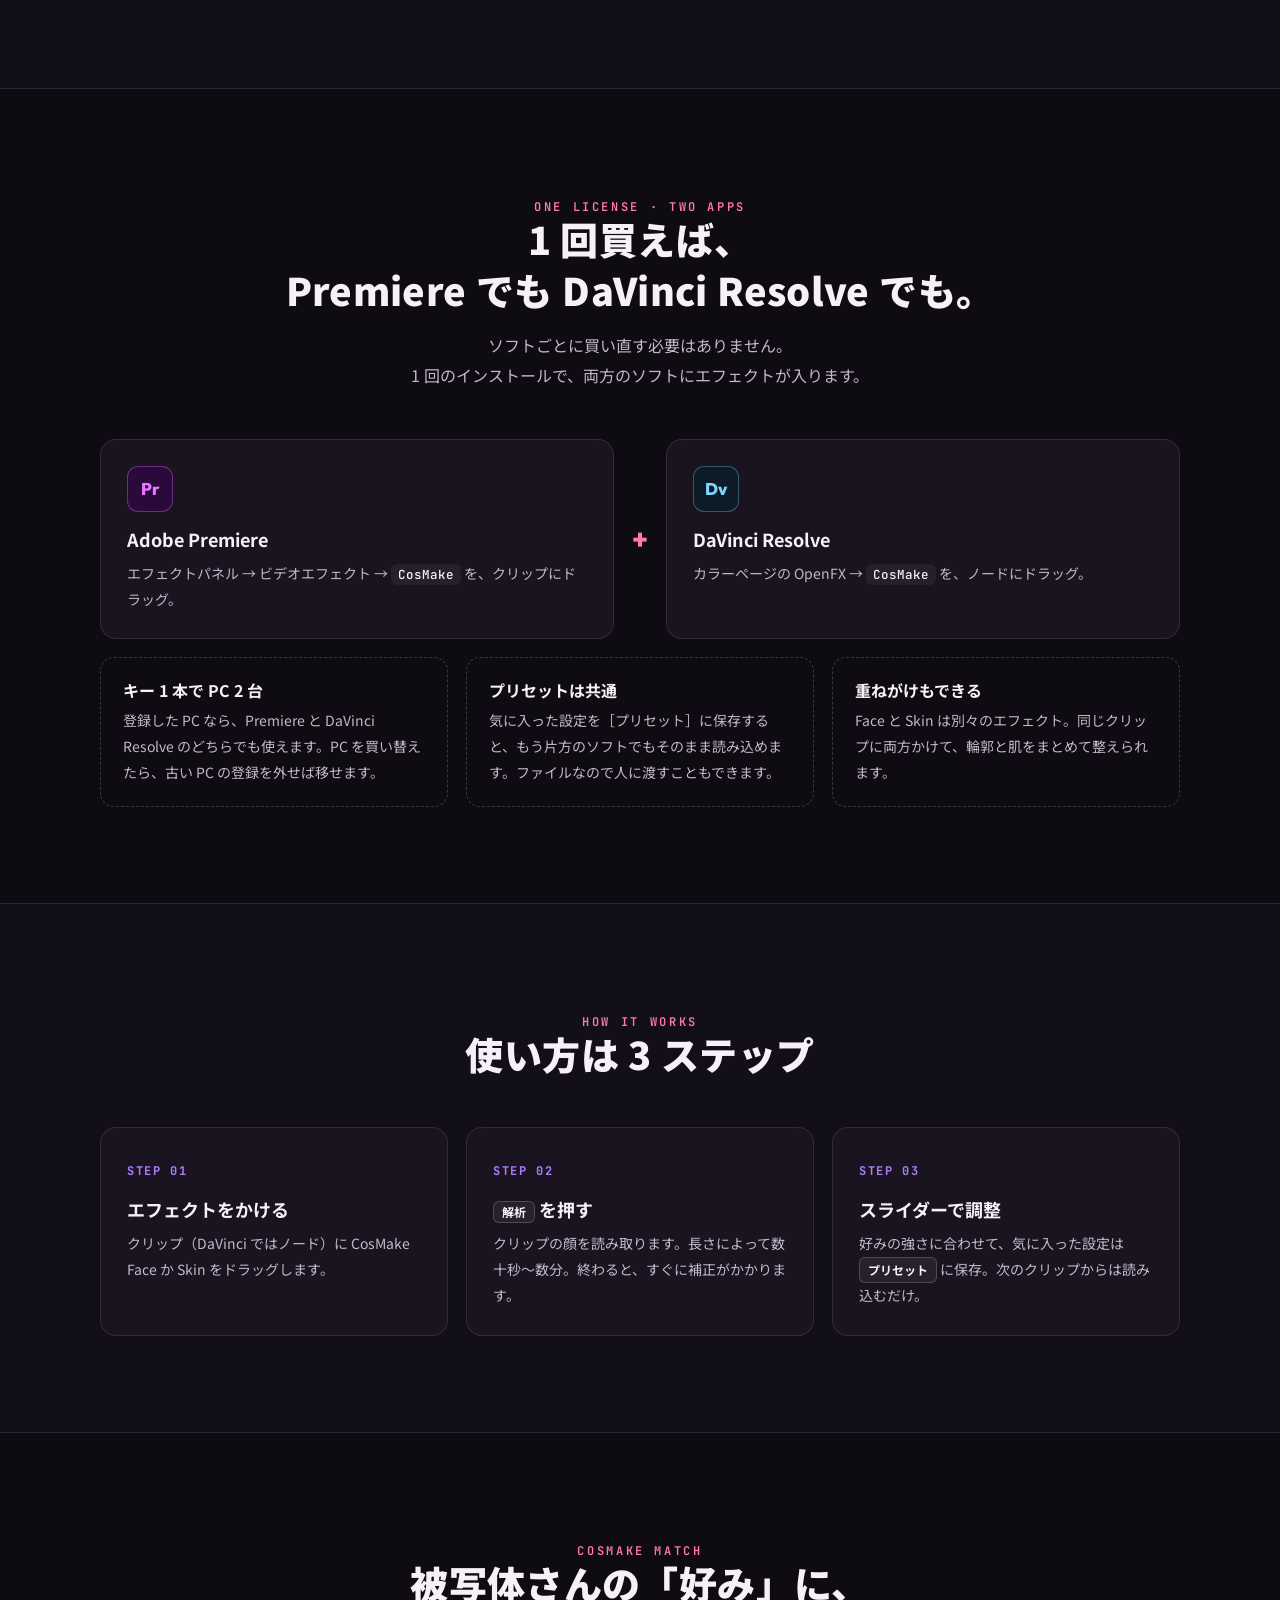
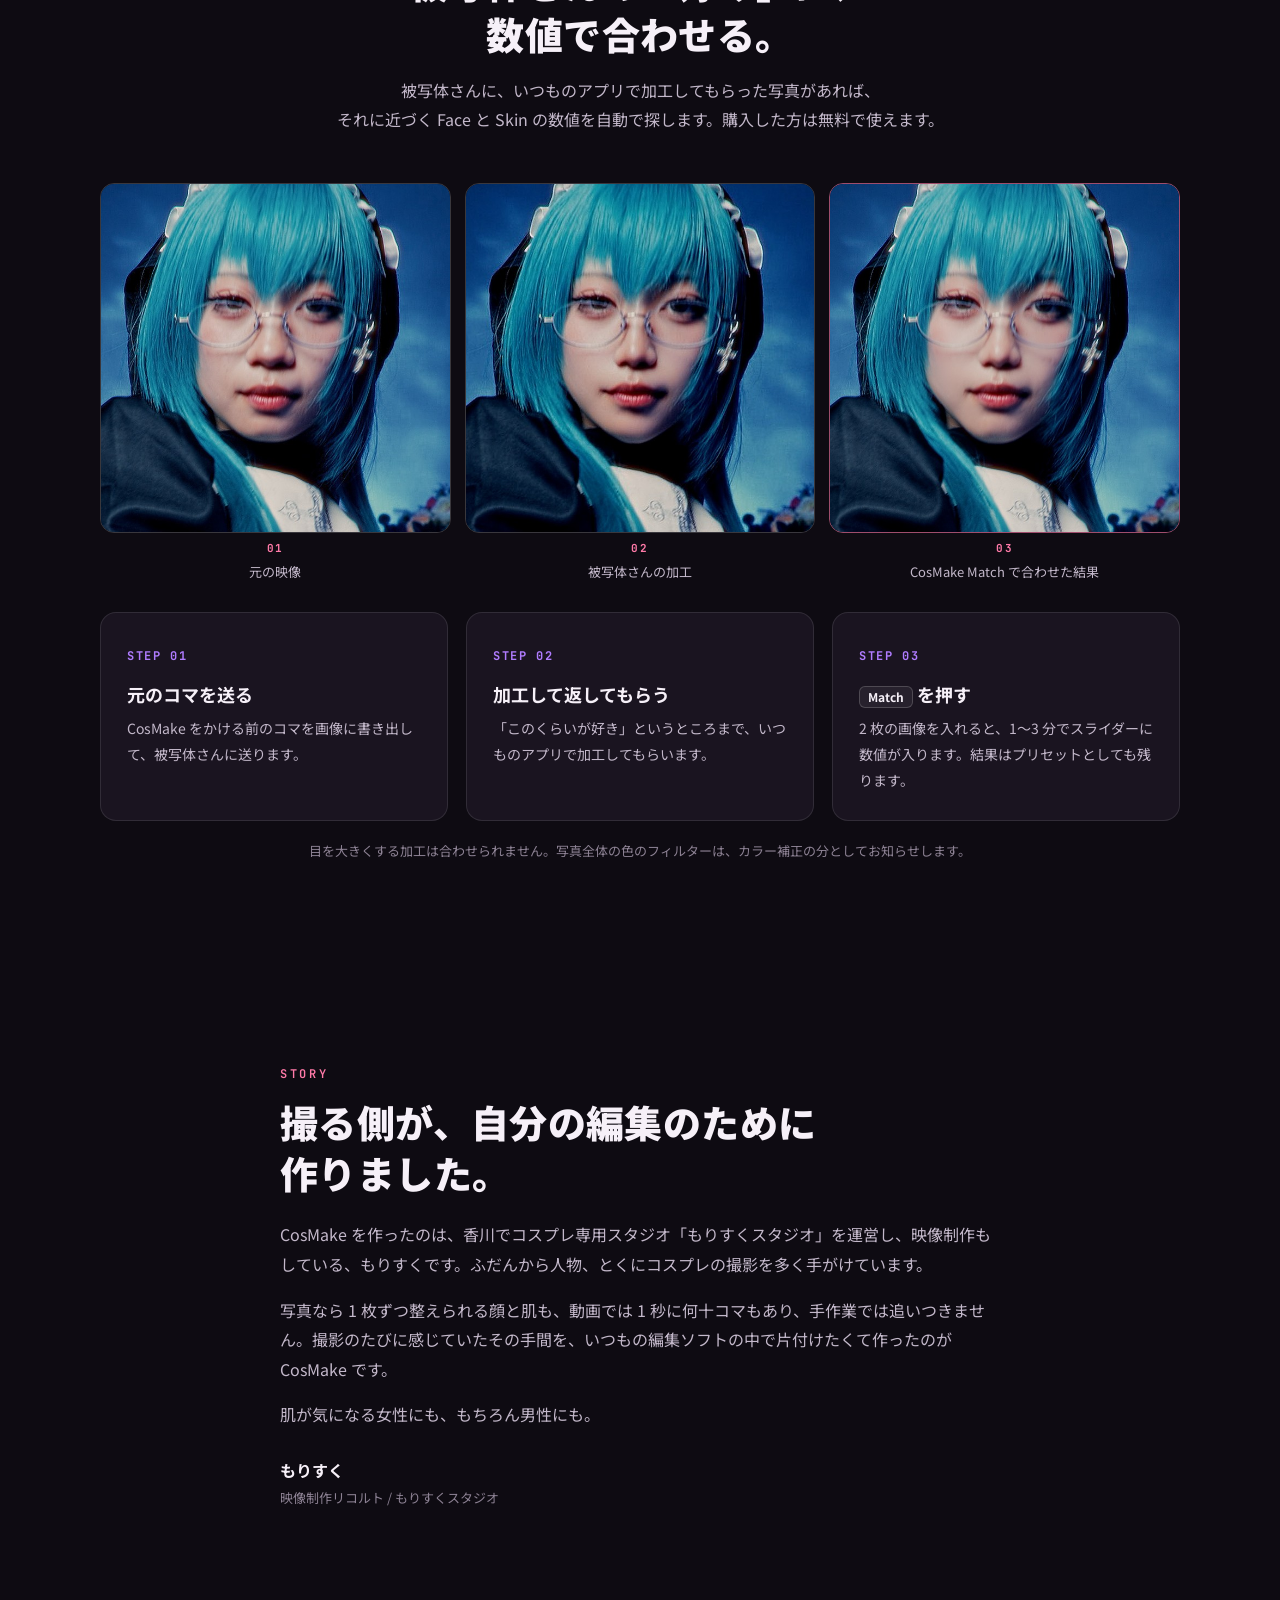
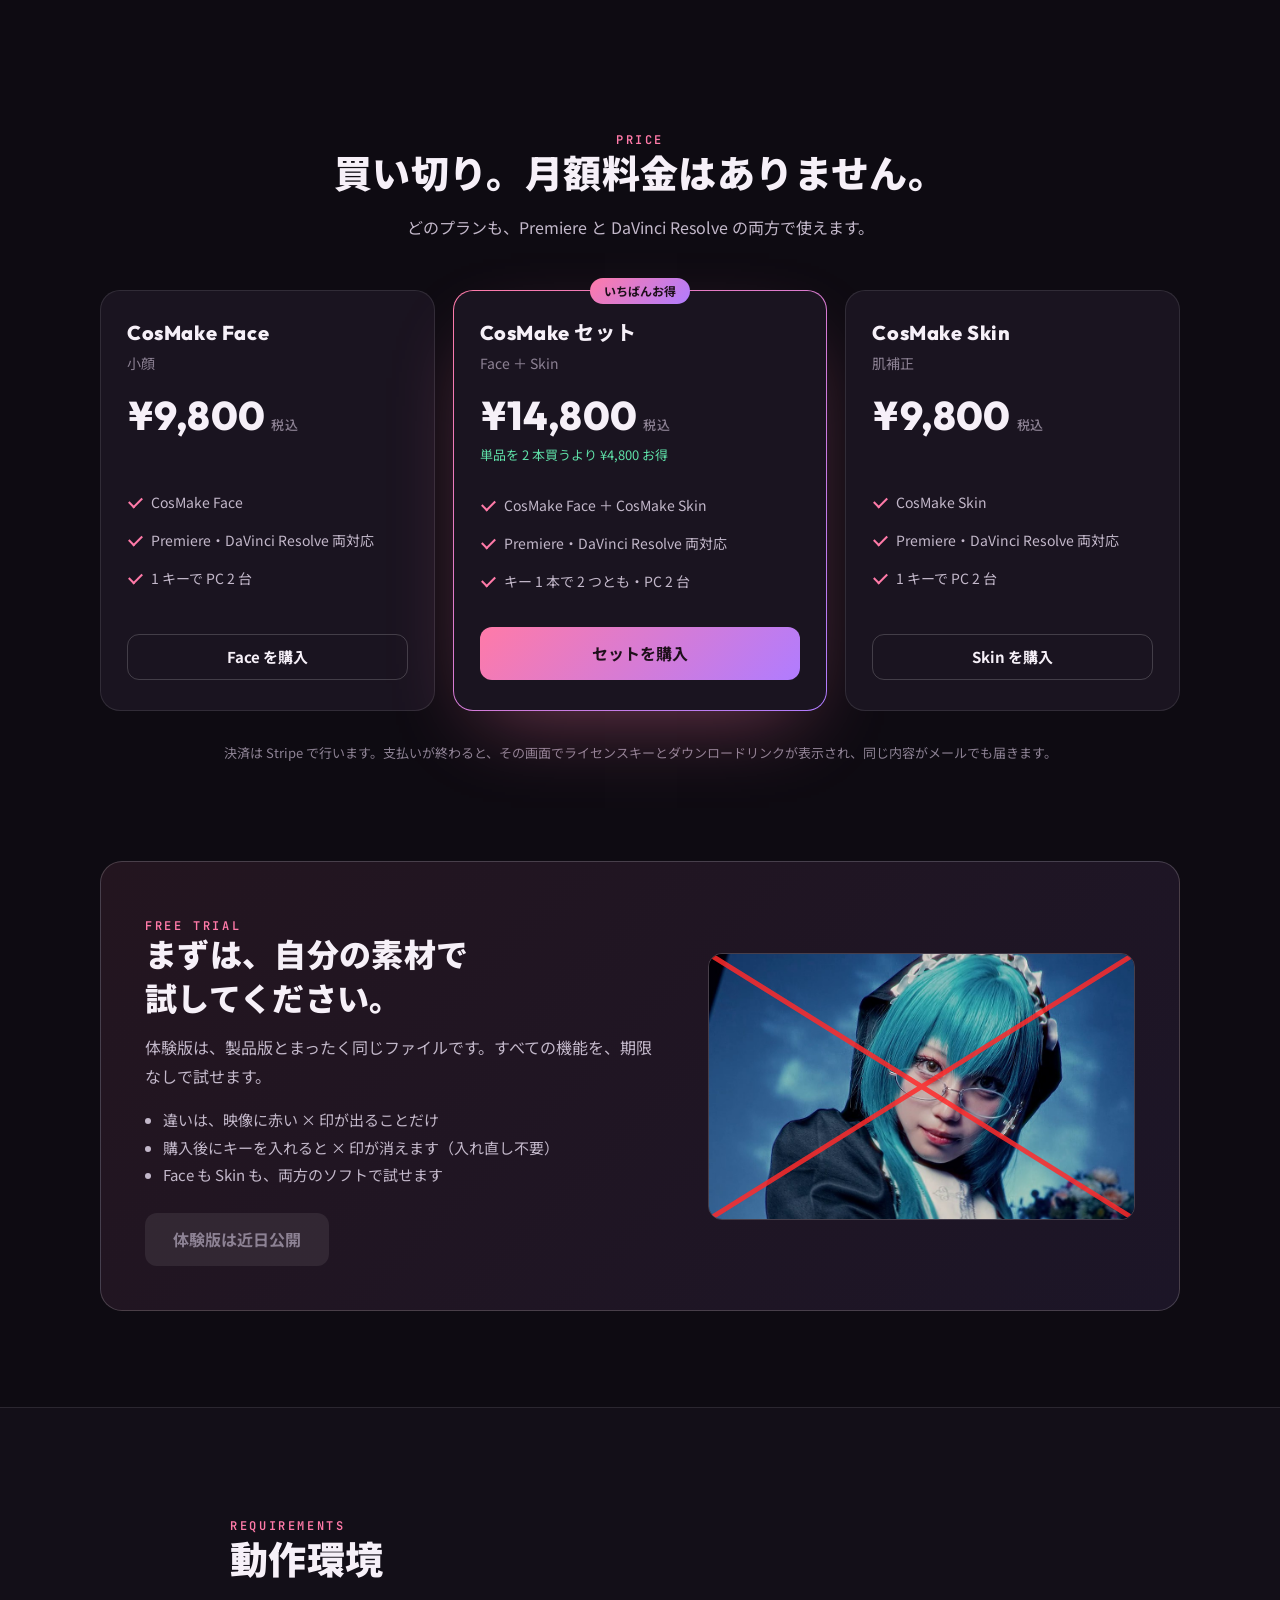
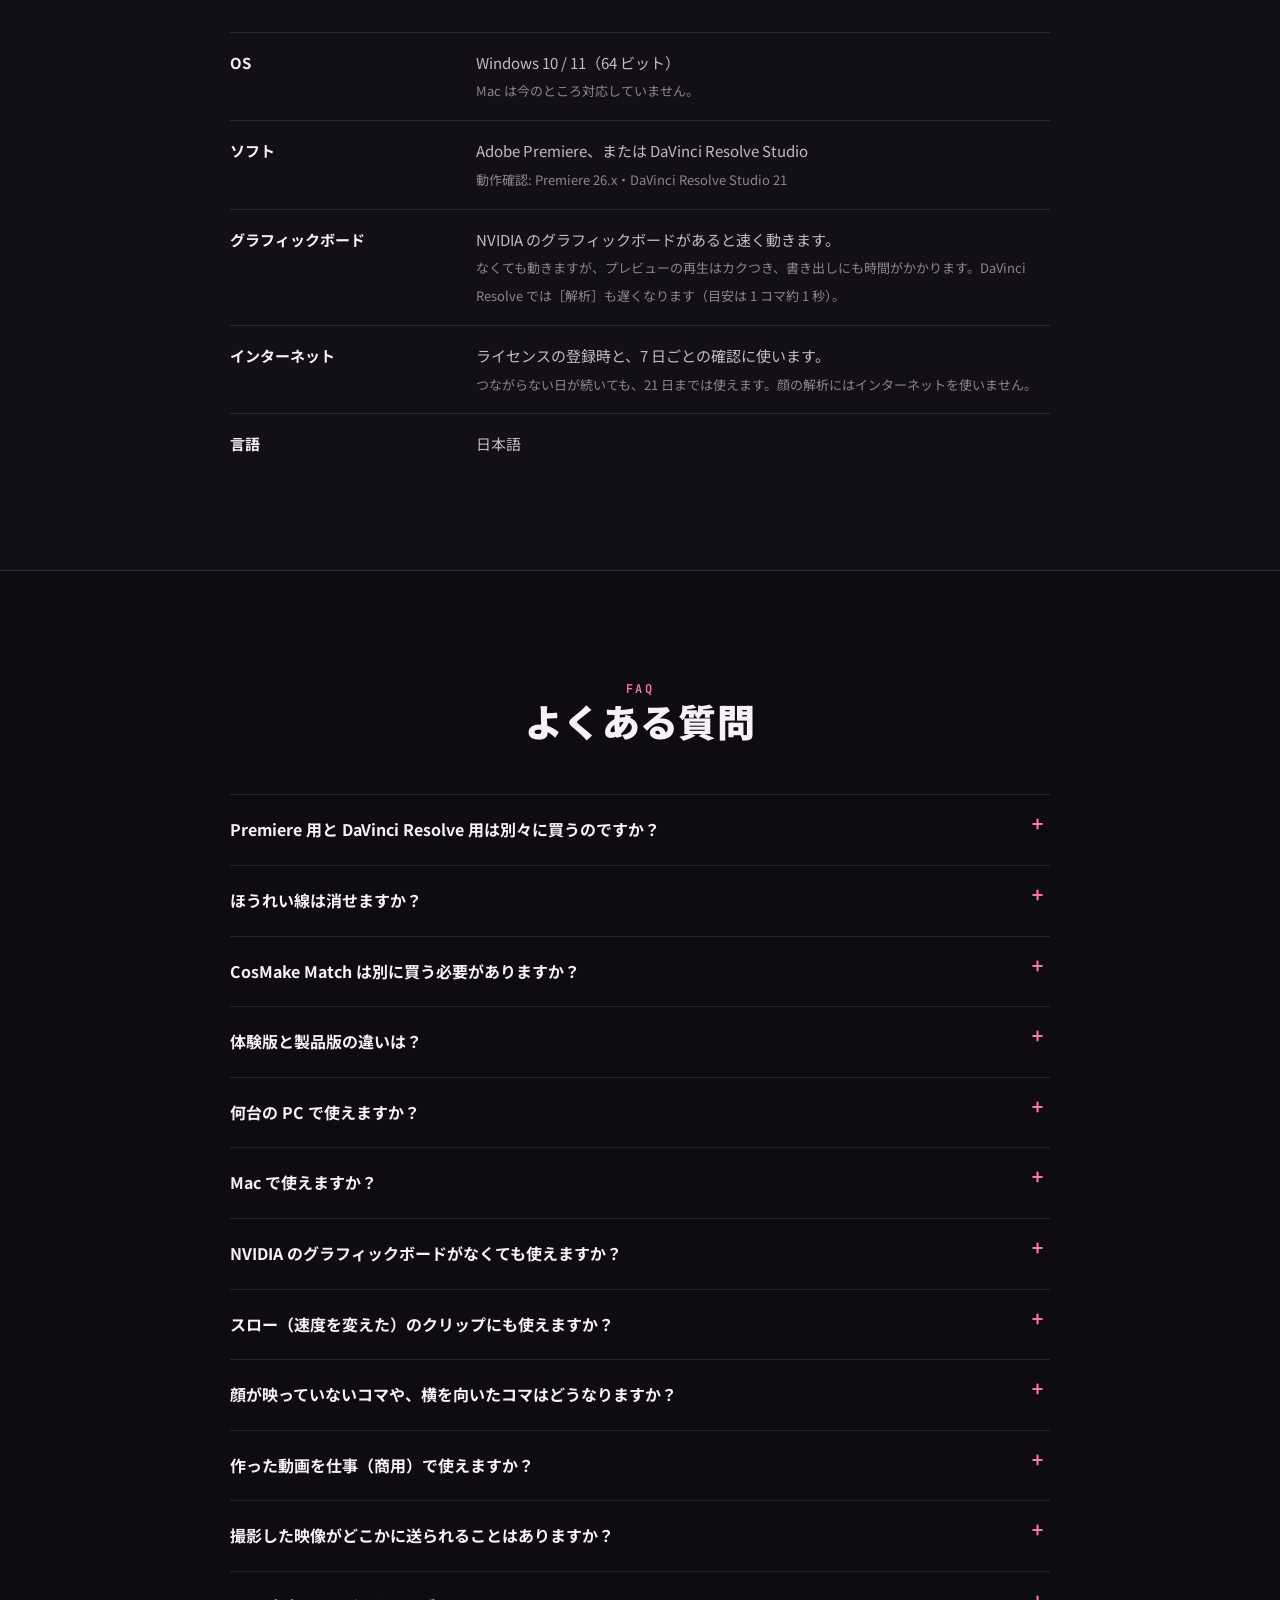
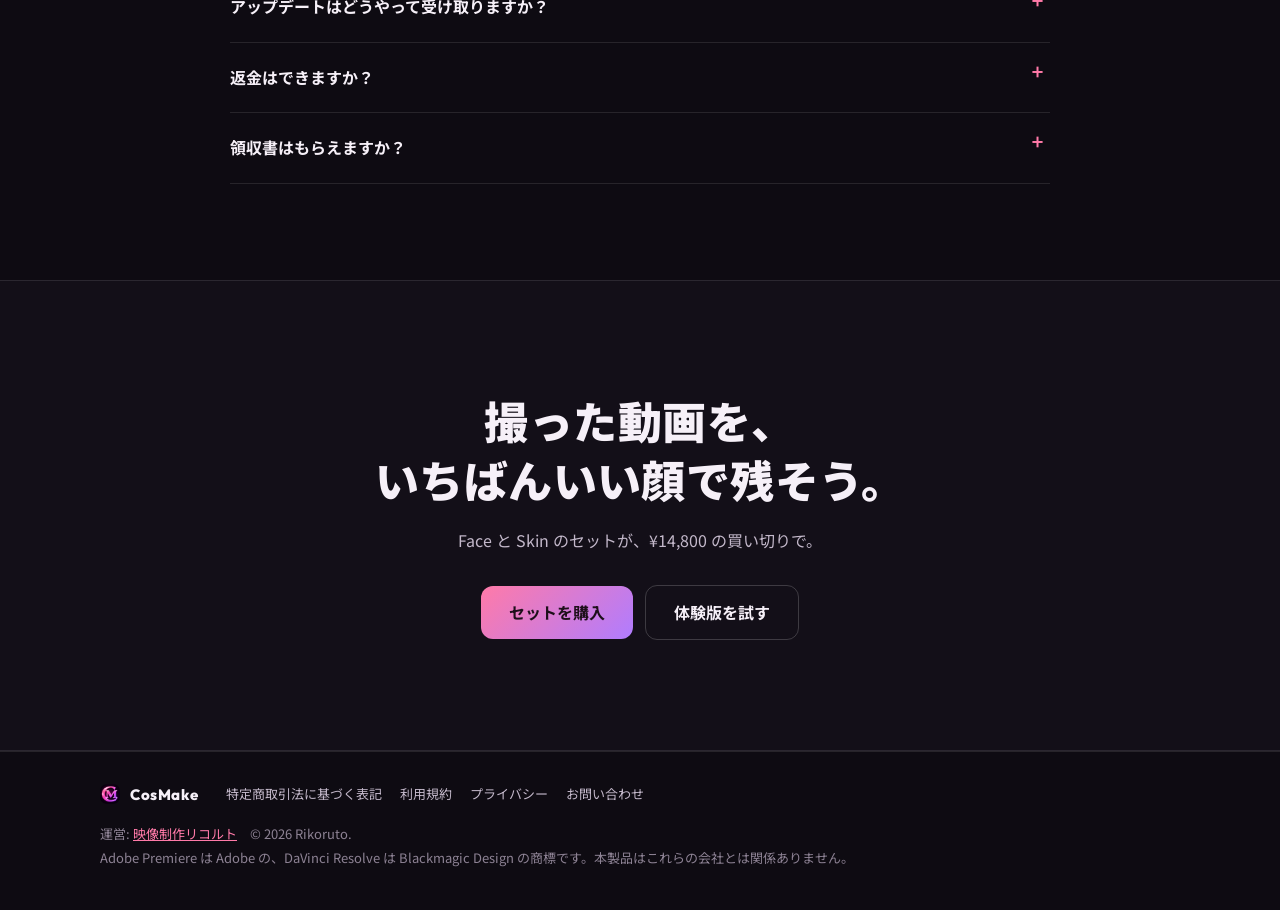
==== commit c72eab1d: "CosMake: Face のしわに「小鼻の横の影」を追加 Co-Authored-By: Claude Opus 5.5 <noreply@anthropic.com>" ====
--- a/cosmake/index.html
+++ b/cosmake/index.html
@@ -321,7 +321,7 @@
         <div class="group"><dt>形・サイズ</dt><dd><span>輪郭カーブ</span><span>頬の下（左右）</span><span>顔全体のサイズ</span><span>中顔面短縮</span></dd></div>
         <div class="group"><dt>鼻</dt><dd><span>鼻のサイズ</span><span>小鼻の幅</span><span>鼻先</span><span>鼻すじ</span><span>鼻の長さ</span></dd></div>
         <div class="group"><dt>口</dt><dd><span>口のサイズ</span><span>口の上下</span><span>上唇の厚み</span><span>下唇の厚み</span></dd></div>
-        <div class="group"><dt>しわ</dt><dd><span>ほうれい線</span><span>マリオネットライン</span></dd></div>
+        <div class="group"><dt>しわ</dt><dd><span>ほうれい線</span><span>小鼻の横の影</span><span>マリオネットライン</span></dd></div>
         <div class="group"><dt>仕上げ</dt><dd><span>パーツ保護</span><span>影響範囲</span><span>点を表示</span></dd></div>
       </dl>
     </div>
@@ -530,7 +530,7 @@
     <div class="sec-head center"><p class="eyebrow">FAQ</p><h2>よくある質問</h2></div>
     <div class="faq">
       <details><summary>Premiere 用と DaVinci Resolve 用は別々に買うのですか？</summary><p>いいえ。どのプランも 1 回の購入で両方のソフトに使えます。インストーラーを 1 回実行すると、両方にエフェクトが入ります。</p></details>
-      <details><summary>ほうれい線は消せますか？</summary><p>Face の［ほうれい線］［マリオネットライン］で薄くできます。顔が大きく写っているほど、よく消えます。フル HD の画面で顔の幅が 150 ピクセルより小さいような引きの画では、消えきらずに薄くなる程度です。</p></details>
+      <details><summary>ほうれい線は消せますか？</summary><p>Face の［ほうれい線］［マリオネットライン］で薄くできます。ほうれい線の上の端、小鼻の横に残る細い影は［小鼻の横の影］で埋められます。顔が大きく写っているほど、よく消えます。フル HD の画面で顔の幅が 150 ピクセルより小さいような引きの画では、消えきらずに薄くなる程度です。</p></details>
       <details><summary>CosMake Match は別に買う必要がありますか？</summary><p>いいえ。Face・Skin・セットのどれを買った方も、購入後のダウンロードから無料で使えます。エフェクトの［Match］ボタンから開きます。</p></details>
       <details><summary>体験版と製品版の違いは？</summary><p>映像に赤い × 印が出るかどうかだけです。機能の制限や期限はありません。購入後に［ライセンス］からキーを入れると、その場で × 印が消えます。</p></details>
       <details><summary>何台の PC で使えますか？</summary><p>1 つのキーで 2 台までです。登録した PC では、Premiere と DaVinci Resolve のどちらでも使えます。3 台目に入れるときは、使わなくなった PC で［ライセンス］→「この PC の登録を解除」をしてください。</p></details>
